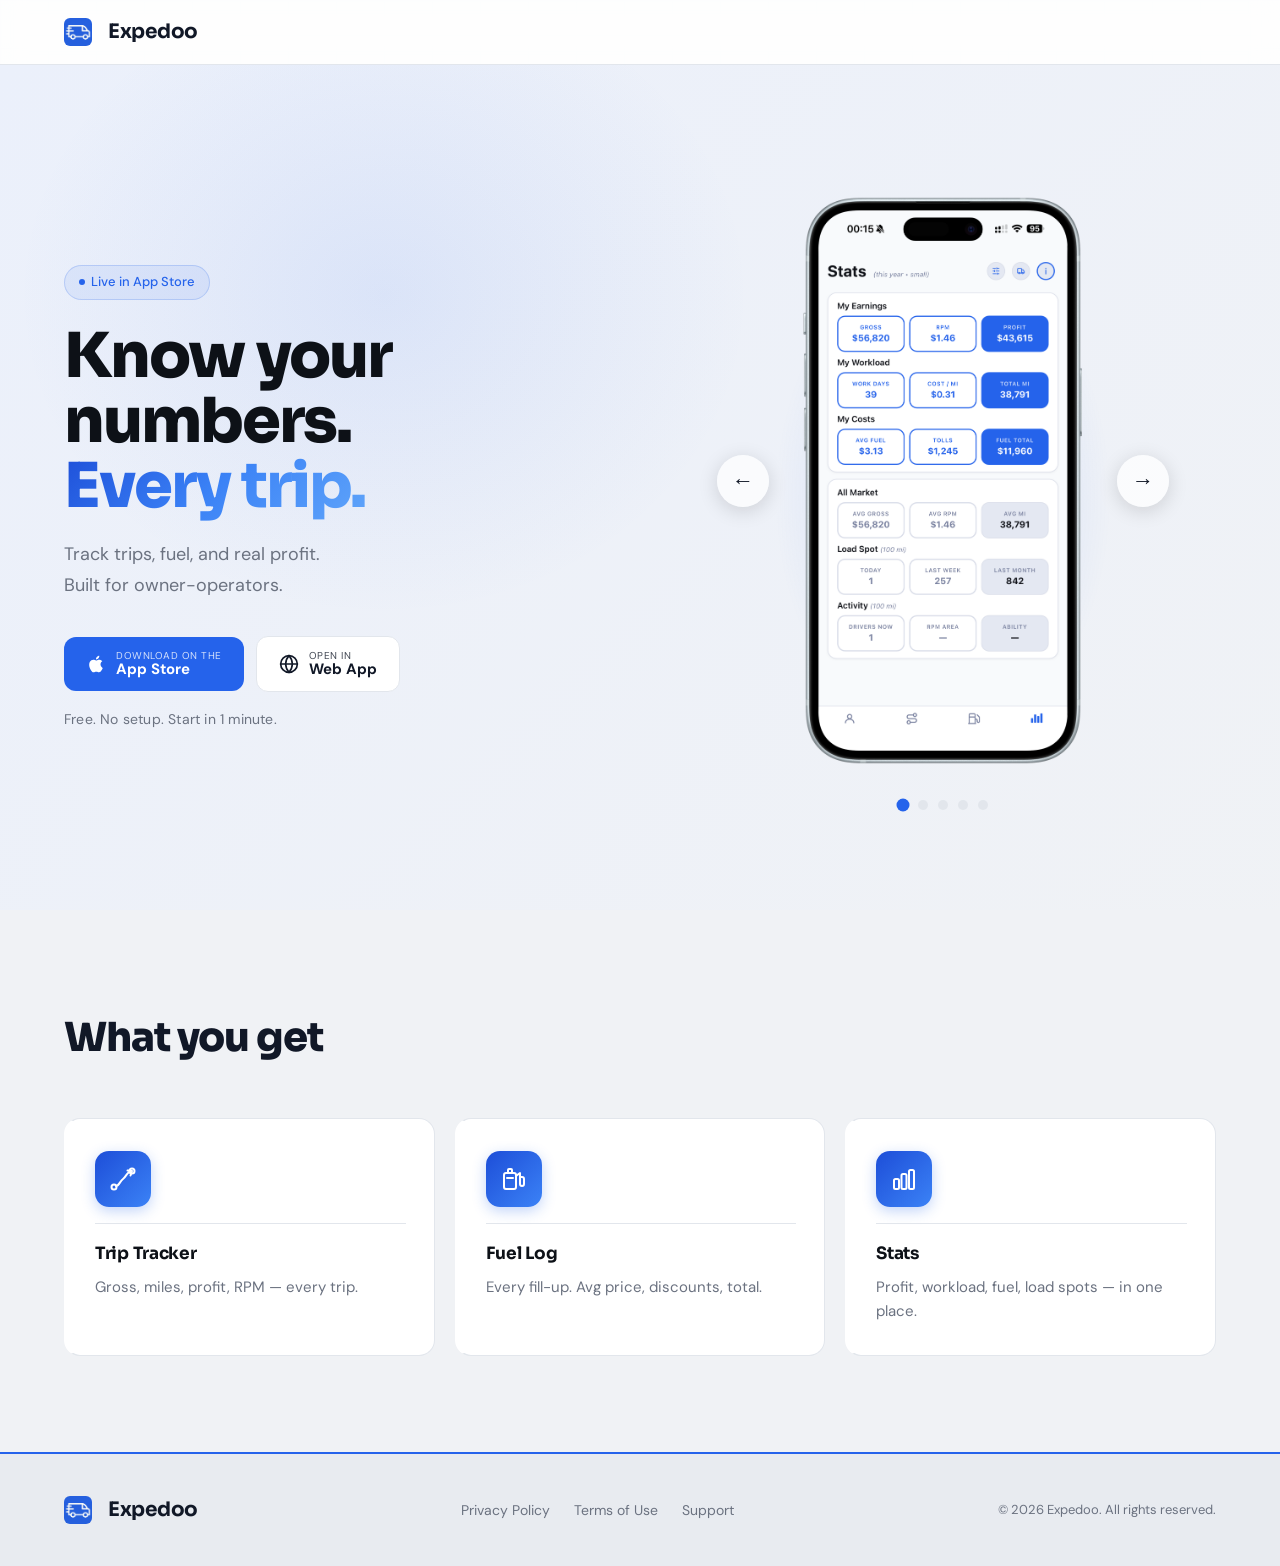
==== index.html @ 6abba6f7 "add fb pixel pageview + viewcontent" ====
﻿<!DOCTYPE html>
<html lang="en">
<head>
  <meta charset="UTF-8" />
  <meta name="viewport" content="width=device-width, initial-scale=1.0" />
  <meta name="description" content="Expedoo — Track trips, fuel, and earnings. Built for expedited freight drivers in the USA." />
  <meta property="og:title" content="Expedoo — Freight Driver App" />
  <meta property="og:description" content="Know your numbers. Every trip. Track trips, fuel, and real profit.<br />Built for owner-operators." />
  <title>Expedoo — Freight Driver App</title>
  <link rel="icon" href="logo.png">
  <link rel="preconnect" href="https://fonts.googleapis.com" />
  <link rel="preconnect" href="https://fonts.gstatic.com" crossorigin />
  <link href="https://fonts.googleapis.com/css2?family=Sora:wght@400;600;700;800&family=DM+Sans:wght@400;500;600&display=swap" rel="stylesheet" />
  <style>
    *, *::before, *::after { box-sizing: border-box; margin: 0; padding: 0; }

    :root {
      --bg: #F0F2F5;
      --surface: #E8EBF0;
      --card: #FFFFFF;
      --accent: #2563EB;
      --accent-light: #3B82F6;
      --text: #111827;
      --text-muted: #6B7280;
      --border: #E2E6EC;
    }

    html { scroll-behavior: smooth; }

    body {
      background: var(--bg);
      color: var(--text);
      font-family: 'DM Sans', sans-serif;
      font-size: 16px;
      line-height: 1.6;
      -webkit-font-smoothing: antialiased;
      min-height: 100vh;
      display: flex;
      flex-direction: column;
      overflow-x: hidden;
      background-image:
        linear-gradient(rgba(37,99,235,0.035) 1px, transparent 1px),
        linear-gradient(90deg, rgba(37,99,235,0.035) 1px, transparent 1px);
      background-size: 48px 48px;
    }

    /* ─── ANIMATIONS ─────────────────────────────── */
    @keyframes fadeInUp {
      from { opacity: 0; transform: translateY(28px); }
      to   { opacity: 1; transform: translateY(0); }
    }

    @keyframes pulse {
      0%, 100% { opacity: 1; }
      50% { opacity: 0.4; }
    }

    @keyframes heroBgShift {
      0%   { background-position: 0% 50%; }
      50%  { background-position: 100% 50%; }
      100% { background-position: 0% 50%; }
    }

    .fade-up { opacity: 0; animation: fadeInUp 0.7s ease forwards; }
    .delay-1 { animation-delay: 0.1s; }
    .delay-2 { animation-delay: 0.22s; }
    .delay-3 { animation-delay: 0.36s; }
    .delay-4 { animation-delay: 0.5s; }
    .delay-5 { animation-delay: 0.65s; }

    /* Scroll reveal — added by IntersectionObserver JS */
    .reveal { opacity: 0; transform: translateY(24px); transition: opacity 0.65s ease, transform 0.65s ease; }
    .reveal.visible { opacity: 1; transform: translateY(0); }

    /* ─── LAYOUT UTILS ───────────────────────────── */
    .container {
      max-width: 1200px;
      margin: 0 auto;
      padding: 0 24px;
    }

    /* ─── NAV ────────────────────────────────────── */
    nav {
      position: sticky;
      top: 0;
      z-index: 100;
      background: rgba(255,255,255,0.88);
      backdrop-filter: blur(12px);
      -webkit-backdrop-filter: blur(12px);
      border-bottom: 1px solid var(--border);
    }

    .nav-inner {
      display: flex;
      align-items: center;
      justify-content: space-between;
      padding: 16px 24px;
      max-width: 1200px;
      margin: 0 auto;
    }

    .logo {
      display: flex;
      align-items: center;
      gap: 8px;
      font-family: 'Sora', sans-serif;
      font-size: 20px;
      font-weight: 700;
      color: var(--text);
      text-decoration: none;
      letter-spacing: -0.3px;
    }

    /* ─── BUTTONS ────────────────────────────────── */
    .btn {
      display: inline-flex;
      align-items: center;
      gap: 10px;
      padding: 13px 22px;
      border-radius: 12px;
      font-family: 'DM Sans', sans-serif;
      font-size: 15px;
      font-weight: 600;
      text-decoration: none;
      cursor: pointer;
      border: none;
      transition: transform 0.18s ease, box-shadow 0.18s ease, background 0.18s ease;
      white-space: nowrap;
    }

    .btn-primary { background: var(--accent); color: #fff; }

    .btn-primary:hover {
      background: var(--accent-light);
      box-shadow: 0 4px 20px rgba(37,99,235,0.35);
      transform: translateY(-2px) scale(1.02);
    }

    .btn-outline {
      background: #fff;
      color: var(--text);
      border: 1px solid var(--border);
    }

    .btn-outline:hover {
      border-color: var(--accent);
      color: var(--accent);
      box-shadow: 0 4px 14px rgba(37,99,235,0.12);
      transform: translateY(-2px) scale(1.02);
    }

    .btn-sm {
      padding: 10px 18px;
      font-size: 14px;
      border-radius: 10px;
    }

    .cta-group {
      display: flex;
      flex-wrap: wrap;
      gap: 12px;
      align-items: center;
    }

    .store-icon {
      width: 20px;
      height: 20px;
      flex-shrink: 0;
    }

    .btn-store-label {
      display: flex;
      flex-direction: column;
      line-height: 1.1;
    }

    .btn-store-label span:first-child {
      font-size: 10px;
      font-weight: 400;
      opacity: 0.8;
      text-transform: uppercase;
      letter-spacing: 0.5px;
    }

    .btn-store-label span:last-child {
      font-size: 15px;
      font-weight: 700;
    }

    /* ─── HERO ───────────────────────────────────── */
    #hero {
      flex: 1;
      padding: 120px 0 100px;
      position: relative;
      overflow: hidden;
      background: linear-gradient(135deg, #EBF0FB 0%, #F0F2F5 35%, #EEF3FC 65%, #E8EEFB 100%);
      background-size: 300% 300%;
      animation: heroBgShift 18s ease infinite;
    }

    #hero::before {
      content: '';
      position: absolute;
      top: -120px;
      left: 30%;
      transform: translateX(-50%);
      width: 800px;
      height: 700px;
      background: radial-gradient(ellipse at center, rgba(37,99,235,0.09) 0%, transparent 65%);
      pointer-events: none;
    }

    .hero-inner {
      display: grid;
      grid-template-columns: 1fr 1fr;
      align-items: center;
      gap: 60px;
    }

    .hero-content { max-width: 560px; }

       .hero-free {
      font-size: 14px;
      color: var(--text-muted);
      margin-top: 16px;
      letter-spacing: 0.2px;
    }

        .hero-carousel-glow {
      position: relative;
    }
    .hero-carousel-glow::before {
      content: '';
      position: absolute;
      top: 50%;
      left: 50%;
      transform: translate(-50%, -50%);
      width: 340px;
      height: 500px;
      background: radial-gradient(ellipse at center, rgba(37,99,235,0.18) 0%, transparent 70%);
      pointer-events: none;
      z-index: 0;
    }

     /* ─── HERO CAROUSEL ─────────────────────────── */
    .hero-carousel {
      display: flex;
      flex-direction: column;
      align-items: center;
      gap: 24px;
      position: relative;
    }

    .carousel-phone-wrap {
      position: relative;
      display: flex;
      align-items: center;
      gap: 24px;
      width: 100%;
      justify-content: center;
    }

    /* ── iPhone realistic black shell ── */
    .iphone-frame-wrap {
      position: relative;
      width: 320px;
      cursor: pointer;
      flex-shrink: 0;
      background: linear-gradient(160deg, #2a2a2a 0%, #111111 40%, #1e1e1e 60%, #080808 100%);
      border-radius: 52px;
      padding: 8px;
      box-shadow:
        0 0 0 0.5px rgba(255,255,255,0.12),
        inset 0 0 0 0.5px rgba(255,255,255,0.06),
        0 50px 120px rgba(0,0,0,0.55),
        0 20px 40px rgba(0,0,0,0.3),
        0 4px 8px rgba(0,0,0,0.2);
    }

    /* Inner screen bezel */
    .iphone-bezel {
      background: #000;
      border-radius: 46px;
      padding: 2px;
      overflow: hidden;
    }

    /* Side buttons */
    .iphone-btn-vol-up,
    .iphone-btn-vol-down,
    .iphone-btn-silent,
    .iphone-btn-power {
      position: absolute;
      background: linear-gradient(90deg, #1a1a1a, #3a3a3a, #1a1a1a);
      border-radius: 3px;
      z-index: 1;
    }
    /* Silent toggle */
    .iphone-btn-silent {
      left: -4px;
      top: 17%;
      width: 4px;
      height: 4%;
    }
    /* Volume up */
    .iphone-btn-vol-up {
      left: -4px;
      top: 24%;
      width: 4px;
      height: 9%;
    }
    /* Volume down */
    .iphone-btn-vol-down {
      left: -4px;
      top: 35%;
      width: 4px;
      height: 9%;
    }
    /* Power button */
    .iphone-btn-power {
      right: -4px;
      top: 28%;
      width: 4px;
      height: 13%;
    }

    /* Inner screen area — screenshot fills entirely */
    .iphone-screen {
      background: #000;
      border-radius: 44px;
      overflow: hidden;
      position: relative;
      aspect-ratio: 9/19.5;
    }

    /* Dynamic Island — hidden */
    .iphone-dynamic-island { display: none; }

    /* iOS Status Bar — hidden */
    .iphone-status-bar { display: none; }

    .hero-carousel .phone-frame {
      display: none;
    }

    /* Slide container — clips the sliding track */
    .carousel-track-clip {
      position: absolute;
      inset: 0;
      overflow: hidden;
      border-radius: 44px;
    }

    /* The sliding track that holds all slides side by side */
    .carousel-track {
      display: flex;
      height: 100%;
      transition: transform 300ms ease;
    }

    .carousel-slide {
      flex: 0 0 100%;
      height: 100%;
      transition: filter 300ms ease, opacity 300ms ease;
    }

    .carousel-slide.inactive {
      filter: blur(4px);
      opacity: 0.6;
    }

    .carousel-slide img {
      width: 100%;
      height: 100%;
      object-fit: cover;
      display: block;
      border-radius: 44px;
      -webkit-user-drag: none;
      user-select: none;
    }

    .carousel-arrow {
      width: 52px;
      height: 52px;
      border-radius: 50%;
      background: rgba(255,255,255,0.72);
      backdrop-filter: blur(8px);
      -webkit-backdrop-filter: blur(8px);
      border: none;
      box-shadow: 0 4px 20px rgba(0,0,0,0.14);
      display: flex;
      align-items: center;
      justify-content: center;
      cursor: pointer;
      font-size: 22px;
      color: var(--text);
      transition: background 0.18s ease, box-shadow 0.18s ease, transform 0.18s ease;
      flex-shrink: 0;
      user-select: none;
      -webkit-user-select: none;
      touch-action: manipulation;
      z-index: 2;
    }

    .carousel-arrow:hover {
      background: rgba(255,255,255,0.92);
      box-shadow: 0 6px 28px rgba(37,99,235,0.22);
      transform: scale(1.1);
      color: var(--accent);
    }

    .carousel-dots {
      display: flex;
      gap: 10px;
      align-items: center;
    }

    .carousel-dot {
      width: 10px;
      height: 10px;
      border-radius: 50%;
      background: var(--border);
      border: none;
      cursor: pointer;
      transition: background 0.25s ease, transform 0.25s ease, width 0.25s ease;
      padding: 0;
    }

    .carousel-dot.active {
      background: var(--accent);
      transform: scale(1.3);
    }

    @media (max-width: 900px) {
      .hero-inner {
        grid-template-columns: 1fr;
        text-align: center;
      }
      .hero-content { max-width: 100%; }
      .hero-sub { max-width: 100% !important; }
      .cta-group { justify-content: center; }
      .hero-carousel { margin: 40px auto 0; width: 100%; }
    }

    /* ─── MOBILE: arrows below phone, phone full-width ─── */
    @media (max-width: 600px) {
      #hero { padding: 60px 0 56px; }

      .hero-carousel { gap: 16px; }

      /* Stack: phone on top, arrows row below */
      .carousel-phone-wrap {
        flex-direction: column;
        gap: 16px;
      }

      /* Phone fills available width with padding */
      .iphone-frame-wrap {
        width: min(280px, calc(100vw - 48px));
        order: 1;
      }

      /* Arrows row below phone — hidden on mobile */
      .carousel-arrows-row {
        display: none;
      }

      /* Hide arrows from phone-wrap row on mobile */
      .carousel-phone-wrap > .carousel-arrow {
        display: none;
      }
    }

    @media (min-width: 601px) {
      .carousel-arrows-row { display: none; }
      .iphone-frame-wrap { width: min(320px, calc(100vw - 200px)); }
    }

    .hero-badge {
      display: inline-flex;
      align-items: center;
      gap: 6px;
      background: rgba(37,99,235,0.08);
      border: 1px solid rgba(37,99,235,0.2);
      border-radius: 100px;
      padding: 6px 14px;
      font-size: 13px;
      font-weight: 500;
      color: var(--accent);
      margin-bottom: 24px;
    }

    .hero-badge::before {
      content: '';
      width: 6px;
      height: 6px;
      border-radius: 50%;
      background: var(--accent);
      animation: pulse 2s infinite;
    }

    h1 {
      font-family: 'Sora', sans-serif;
      font-size: clamp(36px, 5.5vw, 62px);
      font-weight: 800;
      line-height: 1.05;
      letter-spacing: -2px;
      color: #0D1117;
      margin-bottom: 20px;
    }

    h1 span {
      background: linear-gradient(135deg, #1D4ED8 0%, #3B82F6 50%, #60A5FA 100%);
      -webkit-background-clip: text;
      -webkit-text-fill-color: transparent;
      background-clip: text;
    }

    .hero-sub {
      font-size: 18px;
      color: var(--text-muted);
      max-width: 480px;
      margin-bottom: 36px;
      line-height: 1.7;
    }

    /* ─── FEATURES ───────────────────────────────── */
    #features {
      padding: 96px 0;
      background: var(--bg);
    }

    .features-header {
      margin-bottom: 48px;
    }

    .features-header h2 {
      font-family: 'Sora', sans-serif;
      font-size: clamp(28px, 4vw, 40px);
      font-weight: 800;
      letter-spacing: -1px;
      color: var(--text);
      margin-bottom: 12px;
    }

    .features-header p {
      font-size: 17px;
      color: var(--text-muted);
    }

    .features-grid {
      display: grid;
      grid-template-columns: repeat(3, 1fr);
      gap: 20px;
    }

    .feature-card {
      background: var(--card);
      border: 1px solid var(--border);
      border-left: 3px solid transparent;
      border-radius: 16px;
      padding: 32px 28px;
      transition: box-shadow 0.25s ease, transform 0.25s ease, border-left-color 0.25s ease;
    }

    .feature-card:hover {
      box-shadow: 0 10px 36px rgba(0,0,0,0.09);
      transform: translateY(-3px);
      border-left-color: var(--accent);
    }

    .feature-icon {
      width: 56px;
      height: 56px;
      border-radius: 14px;
      background: linear-gradient(135deg, #1D4ED8 0%, #3B82F6 100%);
      display: flex;
      align-items: center;
      justify-content: center;
      margin-bottom: 16px;
      flex-shrink: 0;
      box-shadow: 0 4px 14px rgba(37,99,235,0.28);
    }

    .feature-divider {
      height: 1px;
      background: var(--border);
      margin-bottom: 16px;
    }

    .feature-card h3 {
      font-family: 'Sora', sans-serif;
      font-size: 17px;
      font-weight: 700;
      color: #0D1117;
      margin-bottom: 8px;
      letter-spacing: -0.3px;
    }

    .feature-card p {
      font-size: 15px;
      color: var(--text-muted);
      line-height: 1.6;
    }

    @media (max-width: 768px) {
      #features { padding: 60px 0; }
      .features-grid { grid-template-columns: 1fr; gap: 14px; }
    }

    /* ─── SCREENSHOTS ───────────────────────────── */
    #screenshots {
      padding: 60px 0;
      background: var(--bg);
    }

    .screenshots-row {
      display: flex;
      justify-content: center;
      gap: 28px;
      flex-wrap: wrap;
    }

    .phone-mockup {
      display: flex;
      flex-direction: column;
      align-items: center;
      gap: 12px;
    }

    .phone-frame {
      width: 200px;
      aspect-ratio: 9 / 19.5;
      border: none;
      border-radius: 36px;
      overflow: hidden;
      background: #1a1a2e;
      flex-shrink: 0;
      box-shadow: 0 20px 60px rgba(0,0,0,0.12), 0 4px 16px rgba(0,0,0,0.08);
    }

    .phone-frame img {
      width: 100%;
      height: 100%;
      object-fit: cover;
      border-radius: 34px;
      display: block;
    }

    .phone-label {
      font-size: 13px;
      color: var(--text-muted);
      text-align: center;
    }

    @media (max-width: 768px) {
      .screenshots-row {
        display: grid;
        grid-template-columns: repeat(2, auto);
        gap: 20px;
      }
    }

    @media (max-width: 480px) {
      .screenshots-row {
        grid-template-columns: 1fr;
      }
    }

    /* ─── FOOTER ─────────────────────────────────── */
    footer {
      background: var(--surface);
      border-top: 2px solid var(--accent);
      padding: 40px 0;
    }

    .footer-inner {
      display: flex;
      flex-wrap: wrap;
      align-items: center;
      justify-content: space-between;
      gap: 20px;
    }

    .footer-links {
      display: flex;
      align-items: center;
      gap: 24px;
    }

    .footer-links a {
      color: var(--text-muted);
      text-decoration: none;
      font-size: 14px;
      transition: color 0.18s;
    }

    .footer-links a:hover { color: var(--accent); }

    .footer-copy {
      font-size: 13px;
      color: var(--text-muted);
    }

    /* ─── RESPONSIVE ─────────────────────────────── */
    @media (max-width: 768px) {
      .footer-inner {
        flex-direction: column;
        text-align: center;
      }
    }

    @media (max-width: 480px) {
      h1 { font-size: clamp(26px, 8vw, 44px); letter-spacing: -1px; }
      .hero-sub { font-size: 15px; }
      .btn { padding: 12px 16px; font-size: 14px; }
      .cta-group { flex-direction: column; align-items: center; gap: 10px; }
      .cta-group .btn { width: 100%; max-width: 280px; justify-content: center; }
      .features-header h2 { font-size: 24px; }
      .feature-card { padding: 24px 20px; }
    }

    @media (max-width: 375px) {
      h1 { font-size: 24px; }
      .hero-sub { font-size: 14px; }
    }

    /* ─── LIGHTBOX ───────────────────────────────── */
    #lightbox {
      display: none;
      position: fixed;
      inset: 0;
      z-index: 9999;
      background: rgba(0,0,0,0.88);
      backdrop-filter: blur(6px);
      -webkit-backdrop-filter: blur(6px);
      align-items: center;
      justify-content: center;
    }

    #lightbox.open { display: flex; }

    #lightbox-img-wrap {
      position: relative;
      max-width: 320px;
      width: 90vw;
    }

    #lightbox-img {
      width: 100%;
      border-radius: 28px;
      box-shadow: 0 32px 80px rgba(0,0,0,0.6);
      display: block;
    }

    .lb-btn {
      position: absolute;
      top: 50%;
      transform: translateY(-50%);
      background: rgba(255,255,255,0.12);
      border: 1px solid rgba(255,255,255,0.22);
      color: #fff;
      width: 44px;
      height: 44px;
      border-radius: 50%;
      display: flex;
      align-items: center;
      justify-content: center;
      cursor: pointer;
      font-size: 20px;
      transition: background 0.18s;
      z-index: 1;
      user-select: none;
    }

    .lb-btn:hover { background: rgba(255,255,255,0.22); }

    #lb-prev { left: -56px; }
    #lb-next { right: -56px; }

    #lb-close {
      position: fixed;
      top: 20px;
      right: 24px;
      background: rgba(255,255,255,0.12);
      border: 1px solid rgba(255,255,255,0.22);
      color: #fff;
      width: 40px;
      height: 40px;
      border-radius: 50%;
      display: flex;
      align-items: center;
      justify-content: center;
      cursor: pointer;
      font-size: 22px;
      transition: background 0.18s;
    }

    #lb-close:hover { background: rgba(255,255,255,0.25); }

    #lb-counter {
      position: absolute;
      bottom: -36px;
      left: 50%;
      transform: translateX(-50%);
      color: rgba(255,255,255,0.6);
      font-size: 13px;
      white-space: nowrap;
    }

    @media (max-width: 600px) {
      #lb-prev { left: -40px; }
      #lb-next { right: -40px; }
      .lb-btn { width: 36px; height: 36px; font-size: 16px; }
    }
  </style>

  <!-- Meta Pixel Code -->
  <script>
  !function(f,b,e,v,n,t,s)
  {if(f.fbq)return;n=f.fbq=function(){n.callMethod?
  n.callMethod.apply(n,arguments):n.queue.push(arguments)};
  if(!f._fbq)f._fbq=n;n.push=n;n.loaded=!0;n.version='2.0';
  n.queue=[];t=b.createElement(e);t.async=!0;
  t.src=v;s=b.getElementsByTagName(e)[0];
  s.parentNode.insertBefore(t,s)}(window, document,'script',
  'https://connect.facebook.net/en_US/fbevents.js');
  fbq('init', '1503292694479946');
  fbq('track', 'PageView');
  fbq('track', 'ViewContent');
  </script>
  <noscript><img height="1" width="1" style="display:none"
  src="https://www.facebook.com/tr?id=1503292694479946&ev=PageView&noscript=1"
  /></noscript>
  <!-- End Meta Pixel Code -->
</head>
<body>

  <!-- ─── NAV ────────────────────────────── -->
  <nav>
    <div class="nav-inner">
      <a href="#" class="logo">
        <img src="logo.png" width="28" height="28" alt="Expedoo logo" style="border-radius:6px;vertical-align:middle;margin-right:8px;">
        Expedoo
      </a>
    </div>
  </nav>

  <!-- ─── HERO ────────────────────────────── -->
  <section id="hero">
    <div class="container">
      <div class="hero-inner">
        <div class="hero-content">
          <div class="hero-badge fade-up delay-1">Live in App Store</div>
          <h1 class="fade-up delay-2">
            Know your numbers.<br /><span>Every trip.</span>
          </h1>
          <p class="hero-sub fade-up delay-3">
            Track trips, fuel, and real profit.<br />Built for owner-operators.
          </p>
          <div class="cta-group fade-up delay-4">
            <a href="https://apps.apple.com/app/expedoo-trip-fuel-tracker/id6759639615" class="btn btn-primary" onclick="fbq('track', 'Lead', {content_name: 'AppStore'})" aria-label="Download on App Store" target="_blank" rel="noopener">
              <svg class="store-icon" viewBox="0 0 24 24" fill="currentColor" aria-hidden="true">
                <path d="M18.71 19.5c-.83 1.24-1.71 2.45-3.05 2.47-1.34.03-1.77-.79-3.29-.79-1.53 0-2 .77-3.27.82-1.31.05-2.3-1.32-3.14-2.53C4.25 17 2.94 12.45 4.7 9.39c.87-1.52 2.43-2.48 4.12-2.51 1.28-.02 2.5.87 3.29.87.78 0 2.26-1.07 3.8-.91.65.03 2.47.26 3.64 1.98-.09.06-2.17 1.28-2.15 3.81.03 3.02 2.65 4.03 2.68 4.04-.03.07-.42 1.44-1.38 2.83M13 3.5c.73-.83 1.94-1.46 2.94-1.5.13 1.17-.34 2.35-1.04 3.19-.69.85-1.83 1.51-2.95 1.42-.15-1.15.41-2.35 1.05-3.11z"/>
              </svg>
              <span class="btn-store-label">
                <span>Download on the</span>
                <span>App Store</span>
              </span>
            </a>
<a href="https://expedoo.top" class="btn btn-outline" onclick="fbq('track', 'Lead', {content_name: 'WebApp'})" aria-label="Open Web App" target="_blank" rel="noopener">
              <svg class="store-icon" viewBox="0 0 24 24" fill="none" stroke="currentColor" stroke-width="2" stroke-linecap="round" stroke-linejoin="round" aria-hidden="true">
                <circle cx="12" cy="12" r="10"/>
                <line x1="2" y1="12" x2="22" y2="12"/>
                <path d="M12 2a15.3 15.3 0 0 1 4 10 15.3 15.3 0 0 1-4 10 15.3 15.3 0 0 1-4-10 15.3 15.3 0 0 1 4-10z"/>
              </svg>
              <span class="btn-store-label">
                <span>Open in</span>
                <span>Web App</span>
              </span>
            </a>
          </div>
          <p class="hero-free fade-up delay-5">Free. No setup. Start in 1 minute.</p>
        </div>
        <!-- Hero single-phone carousel -->
        <div class="hero-carousel hero-carousel-glow fade-up delay-5" id="hero-carousel">
          <div class="carousel-phone-wrap">
            <button class="carousel-arrow" id="carousel-prev" aria-label="Previous screenshot">&#8592;</button>
            <div id="carousel-phone" tabindex="0" role="button" aria-label="View screenshot" style="cursor:pointer;">
              <img id="carousel-img" src="mockup/stats.png" alt="App screenshot"
                style="width:100%;max-width:300px;display:block;margin:0 auto;border-radius:0;" />
            </div>
            <button class="carousel-arrow" id="carousel-next" aria-label="Next screenshot">&#8594;</button>
          </div>
          <!-- Mobile-only arrows row (shown below phone on small screens) -->
          <div class="carousel-arrows-row" aria-hidden="true">
            <button class="carousel-arrow" id="carousel-prev-m" aria-label="Previous screenshot">&#8592;</button>
            <button class="carousel-arrow" id="carousel-next-m" aria-label="Next screenshot">&#8594;</button>
          </div>
          <div class="carousel-dots" id="carousel-dots" aria-hidden="true"></div>
        </div>
      </div>
    </div>
  </section>

  <!-- ─── FEATURES ──────────────────────────── -->
  <section id="features">
    <div class="container">
      <div class="features-header fade-up">
        <h2>What you get</h2>

      </div>
      <div class="features-grid">
        <div class="feature-card fade-up delay-1">
          <div class="feature-icon">
            <!-- Route / path icon: two dots connected by a curved line with arrow -->
            <svg width="28" height="28" viewBox="0 0 28 28" fill="none" xmlns="http://www.w3.org/2000/svg" aria-hidden="true">
              <circle cx="5" cy="22" r="2.5" stroke="white" stroke-width="2" stroke-linecap="round" stroke-linejoin="round"/>
              <circle cx="23" cy="6" r="2.5" stroke="white" stroke-width="2" stroke-linecap="round" stroke-linejoin="round"/>
              <path d="M7 21C10 21 11 16 14 14C17 12 18 7 21 7" stroke="white" stroke-width="2" stroke-linecap="round" stroke-linejoin="round"/>
              <path d="M18.5 5.5L23 6L21.5 10.5" stroke="white" stroke-width="2" stroke-linecap="round" stroke-linejoin="round"/>
            </svg>
          </div>
          <div class="feature-divider"></div>
          <h3>Trip Tracker</h3>
          <p>Gross, miles, profit, RPM — every trip.</p>
        </div>
        <div class="feature-card fade-up delay-2">
          <div class="feature-icon">
            <!-- Fuel pump / nozzle icon -->
            <svg width="28" height="28" viewBox="0 0 28 28" fill="none" xmlns="http://www.w3.org/2000/svg" aria-hidden="true">
              <rect x="4" y="8" width="12" height="16" rx="2" stroke="white" stroke-width="2" stroke-linecap="round" stroke-linejoin="round"/>
              <path d="M8 8V5C8 4.44772 8.44772 4 9 4H11C11.5523 4 12 4.44772 12 5V8" stroke="white" stroke-width="2" stroke-linecap="round"/>
              <path d="M16 11L20 8V12" stroke="white" stroke-width="2" stroke-linecap="round" stroke-linejoin="round"/>
              <path d="M20 12V19C20 20.1046 20.8954 21 22 21V21C23.1046 21 24 20.1046 24 19V14C24 12.8954 23.1046 12 22 12H20Z" stroke="white" stroke-width="2" stroke-linecap="round" stroke-linejoin="round"/>
              <line x1="7" y1="13" x2="13" y2="13" stroke="white" stroke-width="2" stroke-linecap="round"/>
            </svg>
          </div>
          <div class="feature-divider"></div>
          <h3>Fuel Log</h3>
          <p>Every fill-up. Avg price, discounts, total.</p>
        </div>
        <div class="feature-card fade-up delay-3">
          <div class="feature-icon">
            <!-- Bar chart icon: 3 bars of different heights -->
            <svg width="28" height="28" viewBox="0 0 28 28" fill="none" xmlns="http://www.w3.org/2000/svg" aria-hidden="true">
              <rect x="4" y="14" width="5" height="10" rx="1.5" stroke="white" stroke-width="2"/>
              <rect x="11.5" y="9" width="5" height="15" rx="1.5" stroke="white" stroke-width="2"/>
              <rect x="19" y="5" width="5" height="19" rx="1.5" stroke="white" stroke-width="2"/>
            </svg>
          </div>
          <div class="feature-divider"></div>
          <h3>Stats</h3>
          <p>Profit, workload, fuel, load spots — in one place.</p>
        </div>
      </div>
    </div>
  </section>

  <!-- ─── SCREENSHOTS ──────────────────────── -->
  <section id="screenshots" style="display:none">
    <div class="container">
      <div class="screenshots-row">

        <div class="phone-mockup">
          <img src="mockup/trips.png" alt="Trips" style="width:100%;border-radius:24px;" />
          <span class="phone-label">Trips</span>
        </div>

        <div class="phone-mockup">
          <img src="mockup/stats.png" alt="Stats" style="width:100%;border-radius:24px;" />
          <span class="phone-label">Stats</span>
        </div>

        <div class="phone-mockup">
          <img src="mockup/fuel.png" alt="Fuel" style="width:100%;border-radius:24px;" />
          <span class="phone-label">Fuel</span>
        </div>

        <div class="phone-mockup">
          <img src="mockup/edit trip.png" alt="Edit Trip" style="width:100%;border-radius:24px;" />
          <span class="phone-label">Edit Trip</span>
        </div>

        <div class="phone-mockup">
          <img src="mockup/edit fuel.png" alt="Edit Fuel" style="width:100%;border-radius:24px;" />
          <span class="phone-label">Edit Fuel</span>
        </div>

      </div>
    </div>
  </section>

  <!-- ─── FOOTER ───────────────────────────── -->
  <footer>
    <div class="container">
      <div class="footer-inner">
        <a href="#" class="logo">
          <img src="logo.png" width="28" height="28" alt="Expedoo logo" style="border-radius:6px;vertical-align:middle;margin-right:8px;">
          Expedoo
        </a>
        <div class="footer-links">
		  <a href="https://expedoo.top/privacy" target="_blank" rel="noopener noreferrer">Privacy Policy</a>
		  <a href="https://expedoo.top/terms" target="_blank" rel="noopener noreferrer">Terms of Use</a>
		  <a href="https://expedoo.top/support" target="_blank" rel="noopener noreferrer">Support</a>
		</div>
        <p class="footer-copy">© 2026 Expedoo. All rights reserved.</p>
      </div>
    </div>
  </footer>

  <!-- ─── LIGHTBOX ──────────────────────────── -->
  <div id="lightbox" role="dialog" aria-modal="true" aria-label="Screenshot viewer">
    <button id="lb-close" aria-label="Close">&times;</button>
    <div id="lightbox-img-wrap">
      <button class="lb-btn" id="lb-prev" aria-label="Previous">&#8592;</button>
      <img id="lightbox-img" src="" alt="App screenshot" />
      <button class="lb-btn" id="lb-next" aria-label="Next">&#8594;</button>
      <div id="lb-counter"></div>
    </div>
  </div>

  <script>
    /* ─── HERO CAROUSEL + LIGHTBOX ─── */
    (function () {
      var images = [
		{ src: 'mockup/stats.png',     alt: 'Stats' },
        { src: 'mockup/trips.png',     alt: 'Trips' },
        { src: 'mockup/fuel.png',      alt: 'Fuel' },
        { src: 'mockup/edit trip.png', alt: 'Edit Trip' },
        { src: 'mockup/edit fuel.png', alt: 'Edit Fuel' }
      ];

      var carouselImg = document.getElementById('carousel-img');
      var carouselPhone = document.getElementById('carousel-phone');
      var dotsContainer = document.getElementById('carousel-dots');

      var dots = [];
      var current = 0;

      images.forEach(function (img, i) {
        var dot = document.createElement('button');
        dot.className = 'carousel-dot' + (i === 0 ? ' active' : '');
        dot.setAttribute('aria-label', 'Go to screenshot ' + (i + 1));
        dotsContainer.appendChild(dot);
        dots.push(dot);
      });

      function goTo(idx) {
        dots[current].classList.remove('active');
        current = (idx + images.length) % images.length;
        carouselImg.src = images[current].src;
        carouselImg.alt = images[current].alt;
        dots[current].classList.add('active');
      }

      document.getElementById('carousel-prev').addEventListener('click', function () {
        goTo(current - 1);
      });
      document.getElementById('carousel-next').addEventListener('click', function () {
        goTo(current + 1);
      });

      /* Mobile duplicate arrows */
      var prevM = document.getElementById('carousel-prev-m');
      var nextM = document.getElementById('carousel-next-m');
      if (prevM) prevM.addEventListener('click', function () { goTo(current - 1); });
      if (nextM) nextM.addEventListener('click', function () { goTo(current + 1); });

      dots.forEach(function (dot, i) {
        dot.addEventListener('click', function () { goTo(i); });
      });

      /* ── Touch / Swipe support ── */
      var touchStartX = 0;
      var touchStartY = 0;
      var isSwiping = false;

      carouselPhone.addEventListener('touchstart', function (e) {
        touchStartX = e.touches[0].clientX;
        touchStartY = e.touches[0].clientY;
        isSwiping = false;
      }, { passive: true });

      carouselPhone.addEventListener('touchmove', function (e) {
        if (!isSwiping) {
          var dx = Math.abs(e.touches[0].clientX - touchStartX);
          var dy = Math.abs(e.touches[0].clientY - touchStartY);
          if (dx > dy && dx > 8) {
            isSwiping = true;
          }
        }
        if (isSwiping) e.preventDefault();
      }, { passive: false });

      carouselPhone.addEventListener('touchend', function (e) {
        if (!isSwiping) return;
        var diff = touchStartX - e.changedTouches[0].clientX;
        if (Math.abs(diff) > 40) {
          goTo(diff > 0 ? current + 1 : current - 1);
        }
        isSwiping = false;
      }, { passive: true });

      /* ── Click phone → lightbox ── */
      carouselPhone.addEventListener('click', function () { openLightbox(current); });
      carouselPhone.addEventListener('keydown', function (e) {
        if (e.key === 'Enter' || e.key === ' ') openLightbox(current);
      });

      /* ─── LIGHTBOX ─── */
      var lb = document.getElementById('lightbox');
      var lbImg = document.getElementById('lightbox-img');
      var lbCounter = document.getElementById('lb-counter');
      var lbClose = document.getElementById('lb-close');
      var lbPrev = document.getElementById('lb-prev');
      var lbNext = document.getElementById('lb-next');
      var lbCurrent = 0;

      function openLightbox(idx) {
        lbCurrent = idx;
        updateLightbox();
        lb.classList.add('open');
        document.body.style.overflow = 'hidden';
        lbClose.focus();
      }

      function closeLightbox() {
        lb.classList.remove('open');
        document.body.style.overflow = '';
      }

      function updateLightbox() {
        lbImg.src = images[lbCurrent].src;
        lbImg.alt = images[lbCurrent].alt;
        lbCounter.textContent = (lbCurrent + 1) + ' / ' + images.length;
      }

      function lbPrevSlide() { lbCurrent = (lbCurrent - 1 + images.length) % images.length; updateLightbox(); }
      function lbNextSlide() { lbCurrent = (lbCurrent + 1) % images.length; updateLightbox(); }

      lbClose.addEventListener('click', closeLightbox);
      lbPrev.addEventListener('click', lbPrevSlide);
      lbNext.addEventListener('click', lbNextSlide);
      lb.addEventListener('click', function (e) { if (e.target === lb) closeLightbox(); });

      /* Lightbox touch swipe */
      var lbTouchX = 0;
      lb.addEventListener('touchstart', function(e) { lbTouchX = e.touches[0].clientX; }, { passive: true });
      lb.addEventListener('touchend', function(e) {
        var diff = lbTouchX - e.changedTouches[0].clientX;
        if (Math.abs(diff) > 40) { diff > 0 ? lbNextSlide() : lbPrevSlide(); }
      }, { passive: true });

      document.addEventListener('keydown', function (e) {
        if (!lb.classList.contains('open')) return;
        if (e.key === 'Escape') closeLightbox();
        if (e.key === 'ArrowLeft') lbPrevSlide();
        if (e.key === 'ArrowRight') lbNextSlide();
      });
    })();

    /* ─── INTERSECTION OBSERVER — SCROLL FADE ─── */
    (function () {
      var sections = document.querySelectorAll('#features, footer');
      sections.forEach(function (el) { el.classList.add('reveal'); });

      if ('IntersectionObserver' in window) {
        var io = new IntersectionObserver(function (entries) {
          entries.forEach(function (entry) {
            if (entry.isIntersecting) {
              entry.target.classList.add('visible');
              io.unobserve(entry.target);
            }
          });
        }, { threshold: 0.08 });

        sections.forEach(function (el) { io.observe(el); });
      } else {
        sections.forEach(function (el) { el.classList.add('visible'); });
      }
    })();
  </script>

</body>
</html>
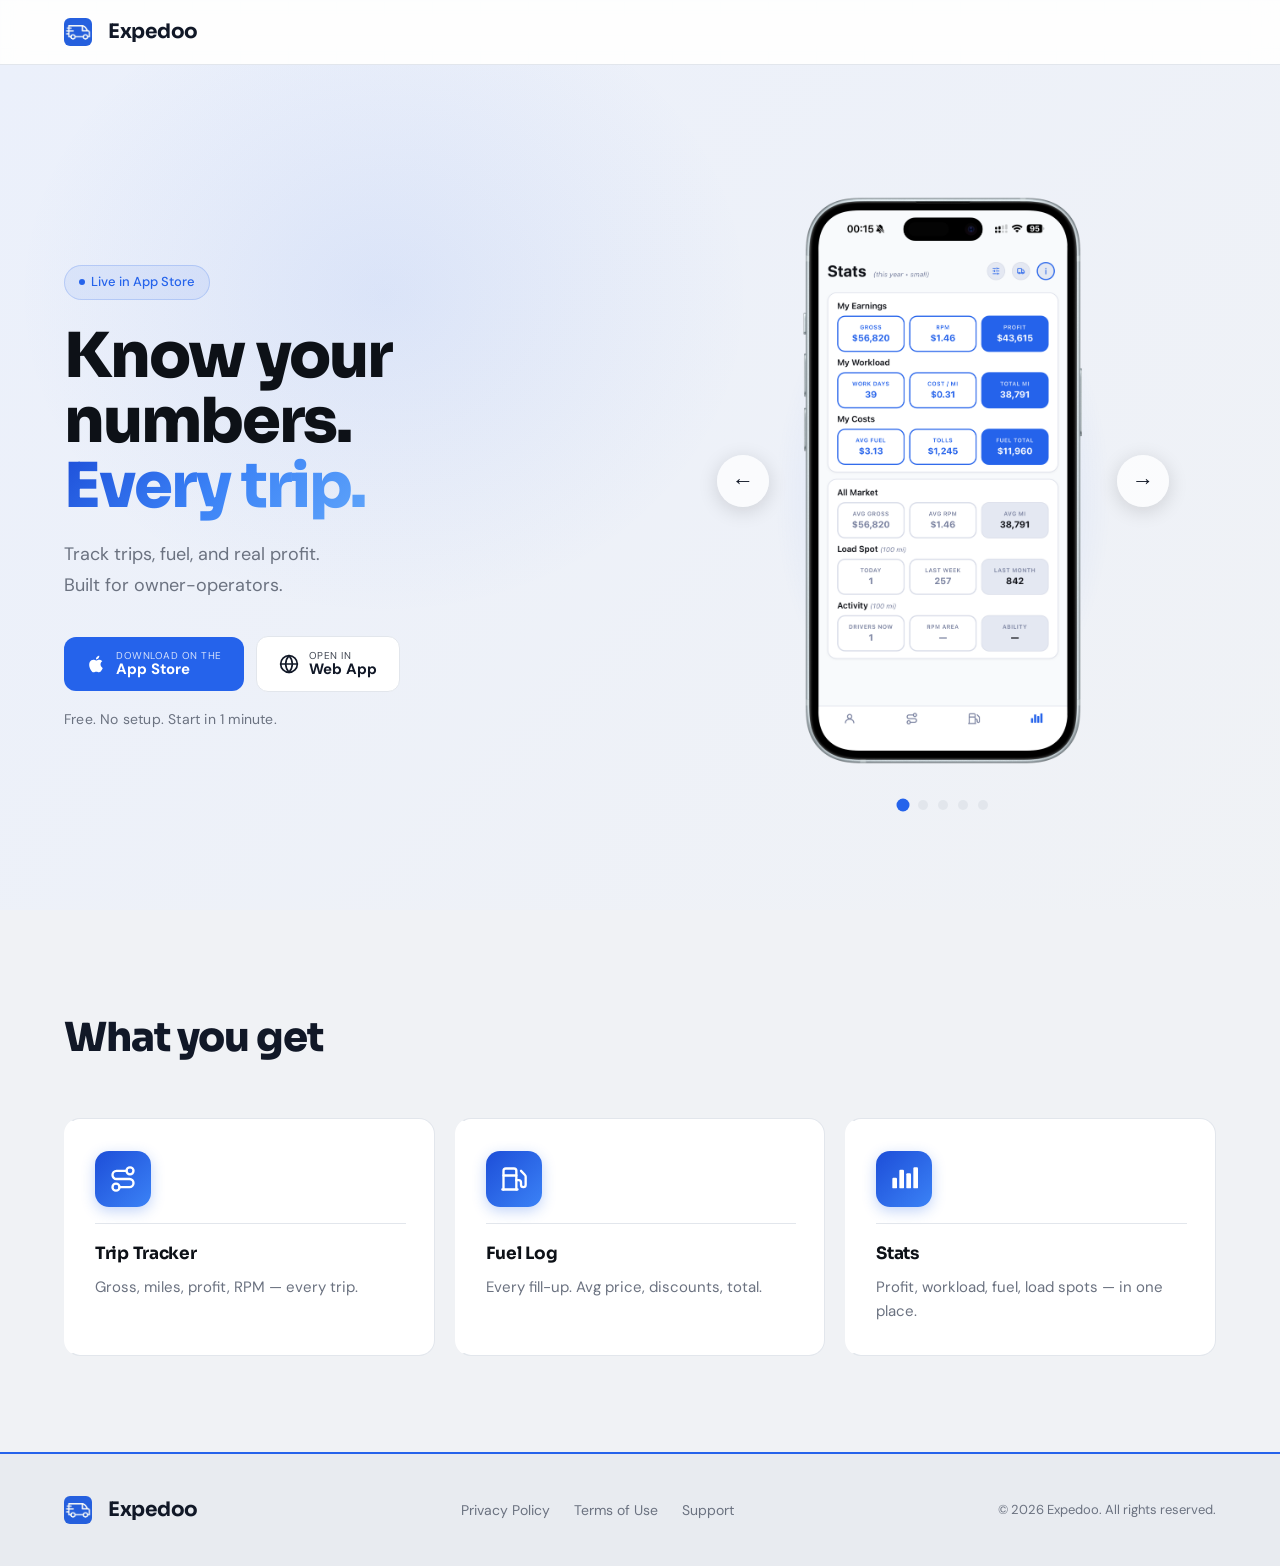
==== commit 518fd7ca: "update feature icons to match app icons" ====
--- a/index.html
+++ b/index.html
@@ -914,11 +914,10 @@
         <div class="feature-card fade-up delay-1">
           <div class="feature-icon">
             <!-- Route / path icon: two dots connected by a curved line with arrow -->
-            <svg width="28" height="28" viewBox="0 0 28 28" fill="none" xmlns="http://www.w3.org/2000/svg" aria-hidden="true">
-              <circle cx="5" cy="22" r="2.5" stroke="white" stroke-width="2" stroke-linecap="round" stroke-linejoin="round"/>
-              <circle cx="23" cy="6" r="2.5" stroke="white" stroke-width="2" stroke-linecap="round" stroke-linejoin="round"/>
-              <path d="M7 21C10 21 11 16 14 14C17 12 18 7 21 7" stroke="white" stroke-width="2" stroke-linecap="round" stroke-linejoin="round"/>
-              <path d="M18.5 5.5L23 6L21.5 10.5" stroke="white" stroke-width="2" stroke-linecap="round" stroke-linejoin="round"/>
+            <svg width="28" height="28" viewBox="0 0 24 24" fill="none" stroke="white" stroke-width="2" stroke-linecap="round" stroke-linejoin="round" aria-hidden="true">
+              <circle cx="6" cy="19" r="3"/>
+              <path d="M9 19h8.5a3.5 3.5 0 0 0 0-7h-11a3.5 3.5 0 0 1 0-7H15"/>
+              <circle cx="18" cy="5" r="3"/>
             </svg>
           </div>
           <div class="feature-divider"></div>
@@ -928,12 +927,11 @@
         <div class="feature-card fade-up delay-2">
           <div class="feature-icon">
             <!-- Fuel pump / nozzle icon -->
-            <svg width="28" height="28" viewBox="0 0 28 28" fill="none" xmlns="http://www.w3.org/2000/svg" aria-hidden="true">
-              <rect x="4" y="8" width="12" height="16" rx="2" stroke="white" stroke-width="2" stroke-linecap="round" stroke-linejoin="round"/>
-              <path d="M8 8V5C8 4.44772 8.44772 4 9 4H11C11.5523 4 12 4.44772 12 5V8" stroke="white" stroke-width="2" stroke-linecap="round"/>
-              <path d="M16 11L20 8V12" stroke="white" stroke-width="2" stroke-linecap="round" stroke-linejoin="round"/>
-              <path d="M20 12V19C20 20.1046 20.8954 21 22 21V21C23.1046 21 24 20.1046 24 19V14C24 12.8954 23.1046 12 22 12H20Z" stroke="white" stroke-width="2" stroke-linecap="round" stroke-linejoin="round"/>
-              <line x1="7" y1="13" x2="13" y2="13" stroke="white" stroke-width="2" stroke-linecap="round"/>
+            <svg width="28" height="28" viewBox="0 0 24 24" fill="none" stroke="white" stroke-width="2" stroke-linecap="round" stroke-linejoin="round" aria-hidden="true">
+              <path d="M14 13h2a2 2 0 0 1 2 2v2a2 2 0 0 0 4 0v-6.998a2 2 0 0 0-.59-1.42L18 5"/>
+              <path d="M14 21V5a2 2 0 0 0-2-2H5a2 2 0 0 0-2 2v16"/>
+              <path d="M2 21h13"/>
+              <path d="M3 9h11"/>
             </svg>
           </div>
           <div class="feature-divider"></div>
@@ -943,10 +941,11 @@
         <div class="feature-card fade-up delay-3">
           <div class="feature-icon">
             <!-- Bar chart icon: 3 bars of different heights -->
-            <svg width="28" height="28" viewBox="0 0 28 28" fill="none" xmlns="http://www.w3.org/2000/svg" aria-hidden="true">
-              <rect x="4" y="14" width="5" height="10" rx="1.5" stroke="white" stroke-width="2"/>
-              <rect x="11.5" y="9" width="5" height="15" rx="1.5" stroke="white" stroke-width="2"/>
-              <rect x="19" y="5" width="5" height="19" rx="1.5" stroke="white" stroke-width="2"/>
+            <svg width="28" height="28" viewBox="0 0 24 24" fill="none" stroke="white" stroke-width="2" stroke-linecap="round" stroke-linejoin="round" aria-hidden="true">
+              <path d="M3 12h2v7H3z"/>
+              <path d="M9 5h2v14H9z"/>
+              <path d="M15 8h2v11h-2z"/>
+              <path d="M21 3h2v16h-2z"/>
             </svg>
           </div>
           <div class="feature-divider"></div>
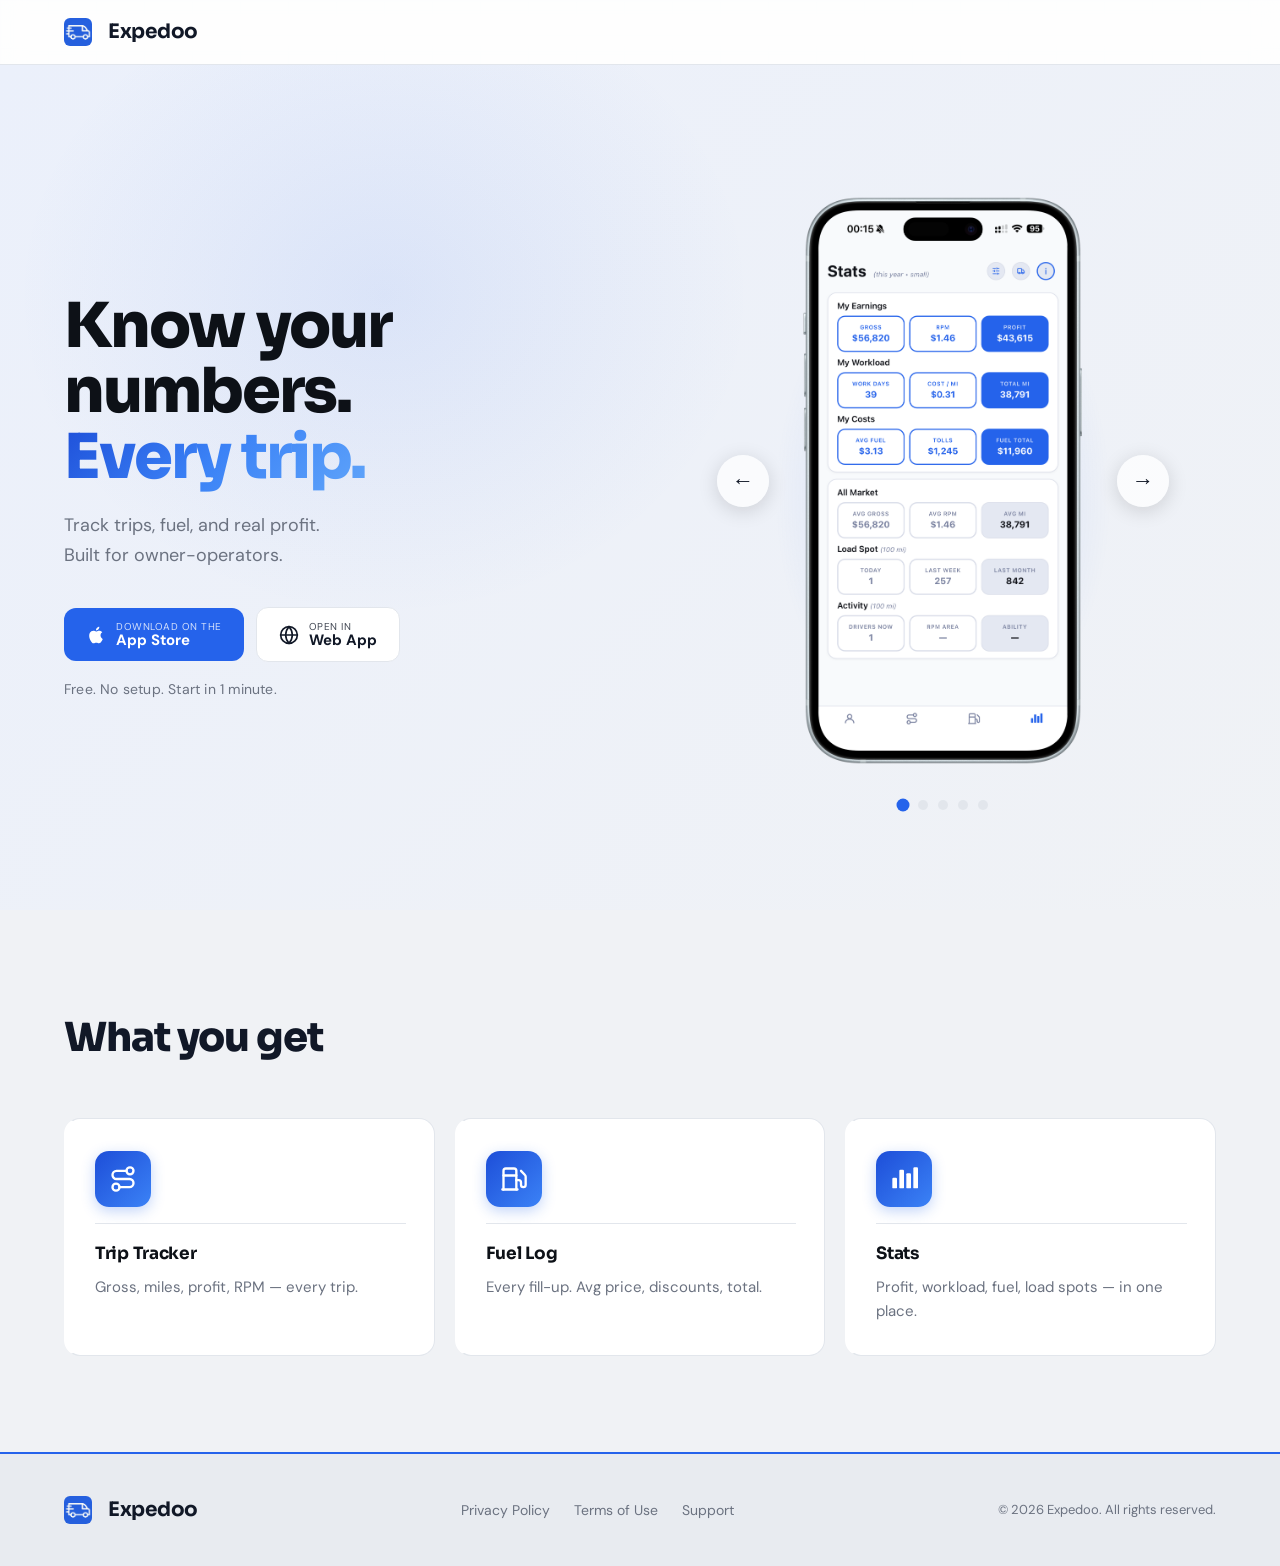
==== commit b7badde0: "remove hero badge" ====
--- a/index.html
+++ b/index.html
@@ -851,7 +851,7 @@
     <div class="container">
       <div class="hero-inner">
         <div class="hero-content">
-          <div class="hero-badge fade-up delay-1">Live in App Store</div>
+
           <h1 class="fade-up delay-2">
             Know your numbers.<br /><span>Every trip.</span>
           </h1>
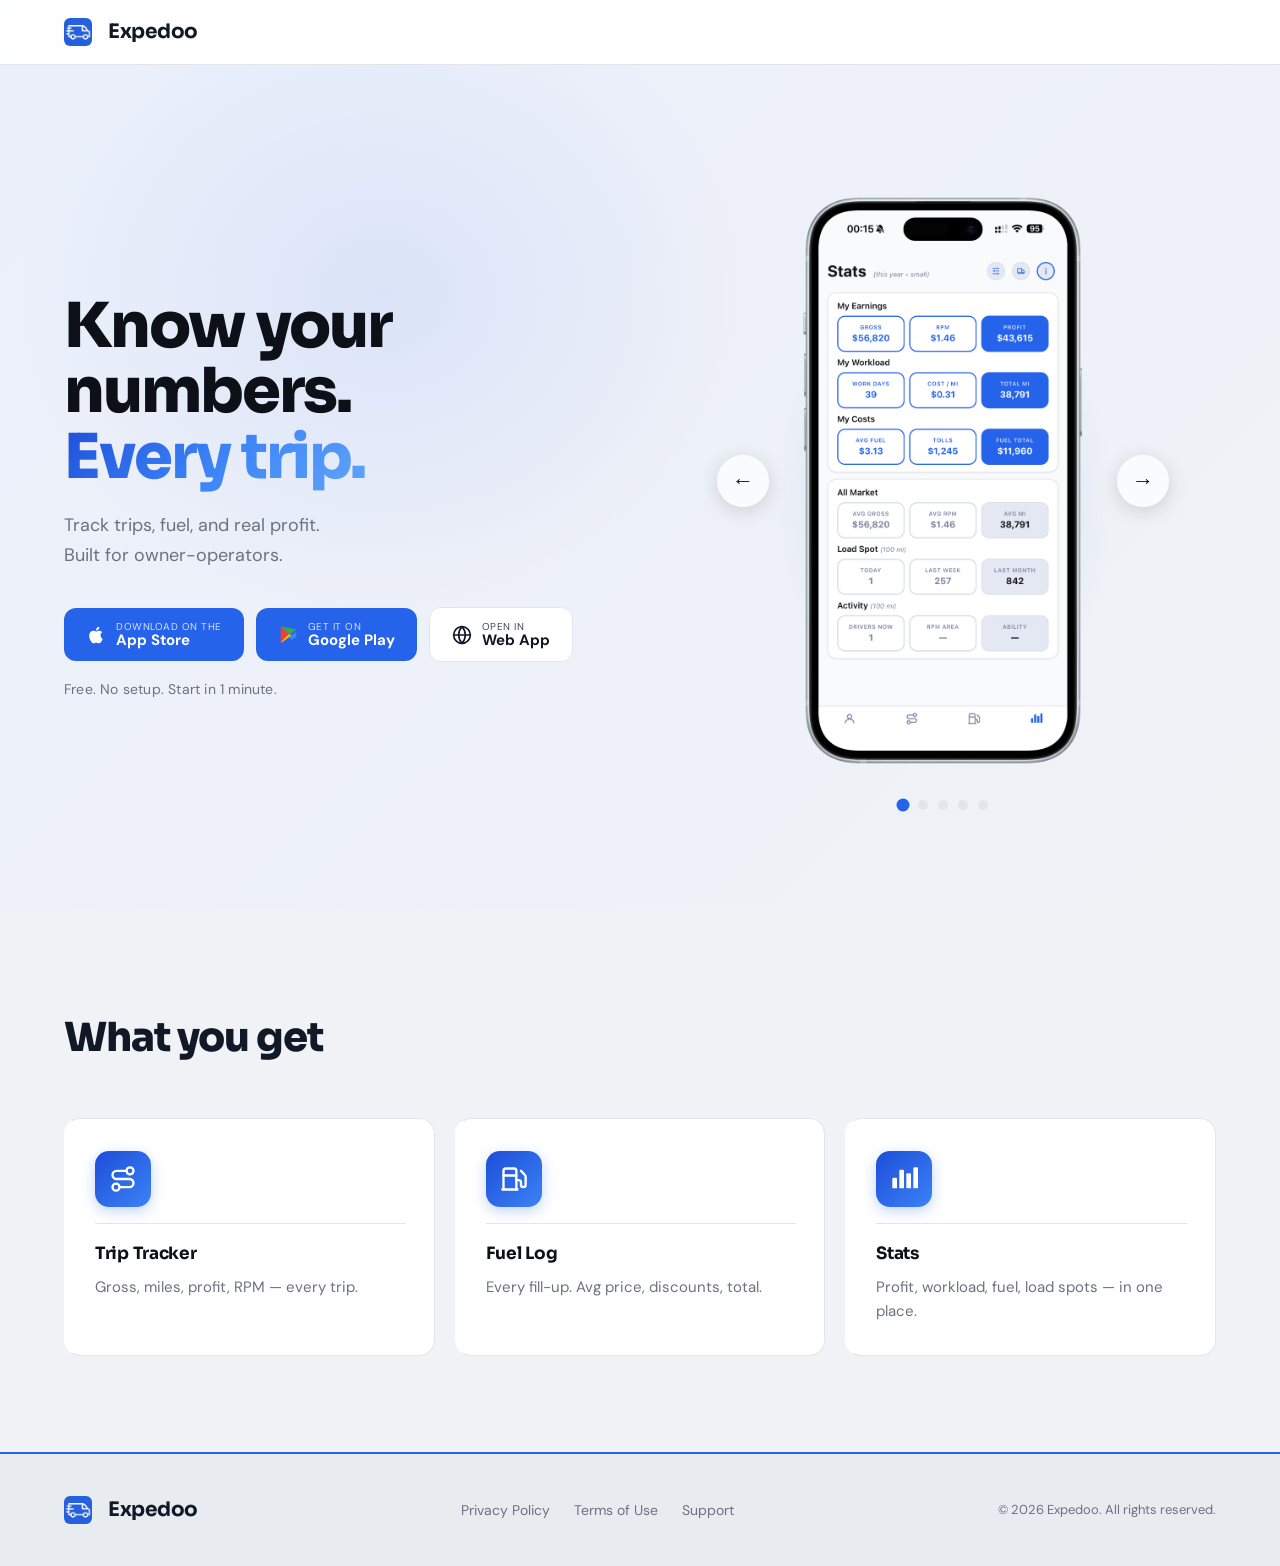
==== commit 77443c83: "Add Google Play store buttons to landing pages. Co-authored-by: Cursor <cursoragent@cursor.com>" ====
--- a/index.html
+++ b/index.html
@@ -168,6 +168,12 @@
       flex-shrink: 0;
     }
 
+    .store-icon-play {
+      width: 20px;
+      height: 20px;
+      flex-shrink: 0;
+    }
+
     .btn-store-label {
       display: flex;
       flex-direction: column;
@@ -438,7 +444,18 @@
       }
       .hero-content { max-width: 100%; }
       .hero-sub { max-width: 100% !important; }
-      .cta-group { justify-content: center; }
+      .cta-group {
+        flex-direction: column;
+        align-items: stretch;
+        justify-content: center;
+      }
+      .cta-group .btn {
+        width: 100%;
+        max-width: 320px;
+        margin-left: auto;
+        margin-right: auto;
+        justify-content: center;
+      }
       .hero-carousel { margin: 40px auto 0; width: 100%; }
     }
 
@@ -714,8 +731,8 @@
       h1 { font-size: clamp(26px, 8vw, 44px); letter-spacing: -1px; }
       .hero-sub { font-size: 15px; }
       .btn { padding: 12px 16px; font-size: 14px; }
-      .cta-group { flex-direction: column; align-items: center; gap: 10px; }
-      .cta-group .btn { width: 100%; max-width: 280px; justify-content: center; }
+      .cta-group { gap: 10px; }
+      .cta-group .btn { max-width: none; }
       .features-header h2 { font-size: 24px; }
       .feature-card { padding: 24px 20px; }
     }
@@ -859,7 +876,7 @@
             Track trips, fuel, and real profit.<br />Built for owner-operators.
           </p>
           <div class="cta-group fade-up delay-4">
-            <a href="https://apps.apple.com/app/expedoo-trip-fuel-tracker/id6759639615" class="btn btn-primary" onclick="fbq('track', 'Lead', {content_name: 'AppStore'})" aria-label="Download on App Store" target="_blank" rel="noopener">
+            <a href="https://apps.apple.com/app/expedoo-trip-fuel-tracker/id6759639615" class="btn btn-primary" onclick="fbq('track', 'InitiateCheckout', {content_name: 'AppStore'})" aria-label="Download on App Store" target="_blank" rel="noopener">
               <svg class="store-icon" viewBox="0 0 24 24" fill="currentColor" aria-hidden="true">
                 <path d="M18.71 19.5c-.83 1.24-1.71 2.45-3.05 2.47-1.34.03-1.77-.79-3.29-.79-1.53 0-2 .77-3.27.82-1.31.05-2.3-1.32-3.14-2.53C4.25 17 2.94 12.45 4.7 9.39c.87-1.52 2.43-2.48 4.12-2.51 1.28-.02 2.5.87 3.29.87.78 0 2.26-1.07 3.8-.91.65.03 2.47.26 3.64 1.98-.09.06-2.17 1.28-2.15 3.81.03 3.02 2.65 4.03 2.68 4.04-.03.07-.42 1.44-1.38 2.83M13 3.5c.73-.83 1.94-1.46 2.94-1.5.13 1.17-.34 2.35-1.04 3.19-.69.85-1.83 1.51-2.95 1.42-.15-1.15.41-2.35 1.05-3.11z"/>
               </svg>
@@ -868,7 +885,19 @@
                 <span>App Store</span>
               </span>
             </a>
-<a href="https://expedoo.top" class="btn btn-outline" onclick="fbq('track', 'Lead', {content_name: 'WebApp'})" aria-label="Open Web App" target="_blank" rel="noopener">
+            <a href="https://play.google.com/store/apps/details?id=com.base6a05103b78b8d2b2508609af.app" class="btn btn-primary" onclick="fbq('track', 'InitiateCheckout', {content_name: 'GooglePlay'})" aria-label="Get it on Google Play" target="_blank" rel="noopener">
+              <svg class="store-icon-play" viewBox="0 0 24 24" aria-hidden="true" xmlns="http://www.w3.org/2000/svg">
+                <path fill="#EA4335" d="M3.609 1.814L13.792 12 3.61 22.186a1.969 1.969 0 0 1-.357-.523V2.337c.12-.2.22-.37.356-.523z"/>
+                <path fill="#FBBC04" d="M16.272 12.727l-2.48-2.48-10.183 10.18a1.969 1.969 0 0 0 1.12.418l11.543-8.118z"/>
+                <path fill="#4285F4" d="M21.998 11.336c.164.98.164 2.01 0 3.01l-5.726 3.328-2.998-2.998 2.48-2.48 6.244-3.62z"/>
+                <path fill="#34A853" d="M3.609 1.814l10.183 10.186L16.272 9.52 21.998 5.69c.336-.195.68-.336 1.003-.414L3.252 1.4c-.323.078-.667.22-1.003.414z"/>
+              </svg>
+              <span class="btn-store-label">
+                <span>Get it on</span>
+                <span>Google Play</span>
+              </span>
+            </a>
+            <a href="https://expedoo.top" class="btn btn-outline" onclick="fbq('track', 'CompleteRegistration', {content_name: 'WebApp'})" aria-label="Open Web App" target="_blank" rel="noopener">
               <svg class="store-icon" viewBox="0 0 24 24" fill="none" stroke="currentColor" stroke-width="2" stroke-linecap="round" stroke-linejoin="round" aria-hidden="true">
                 <circle cx="12" cy="12" r="10"/>
                 <line x1="2" y1="12" x2="22" y2="12"/>
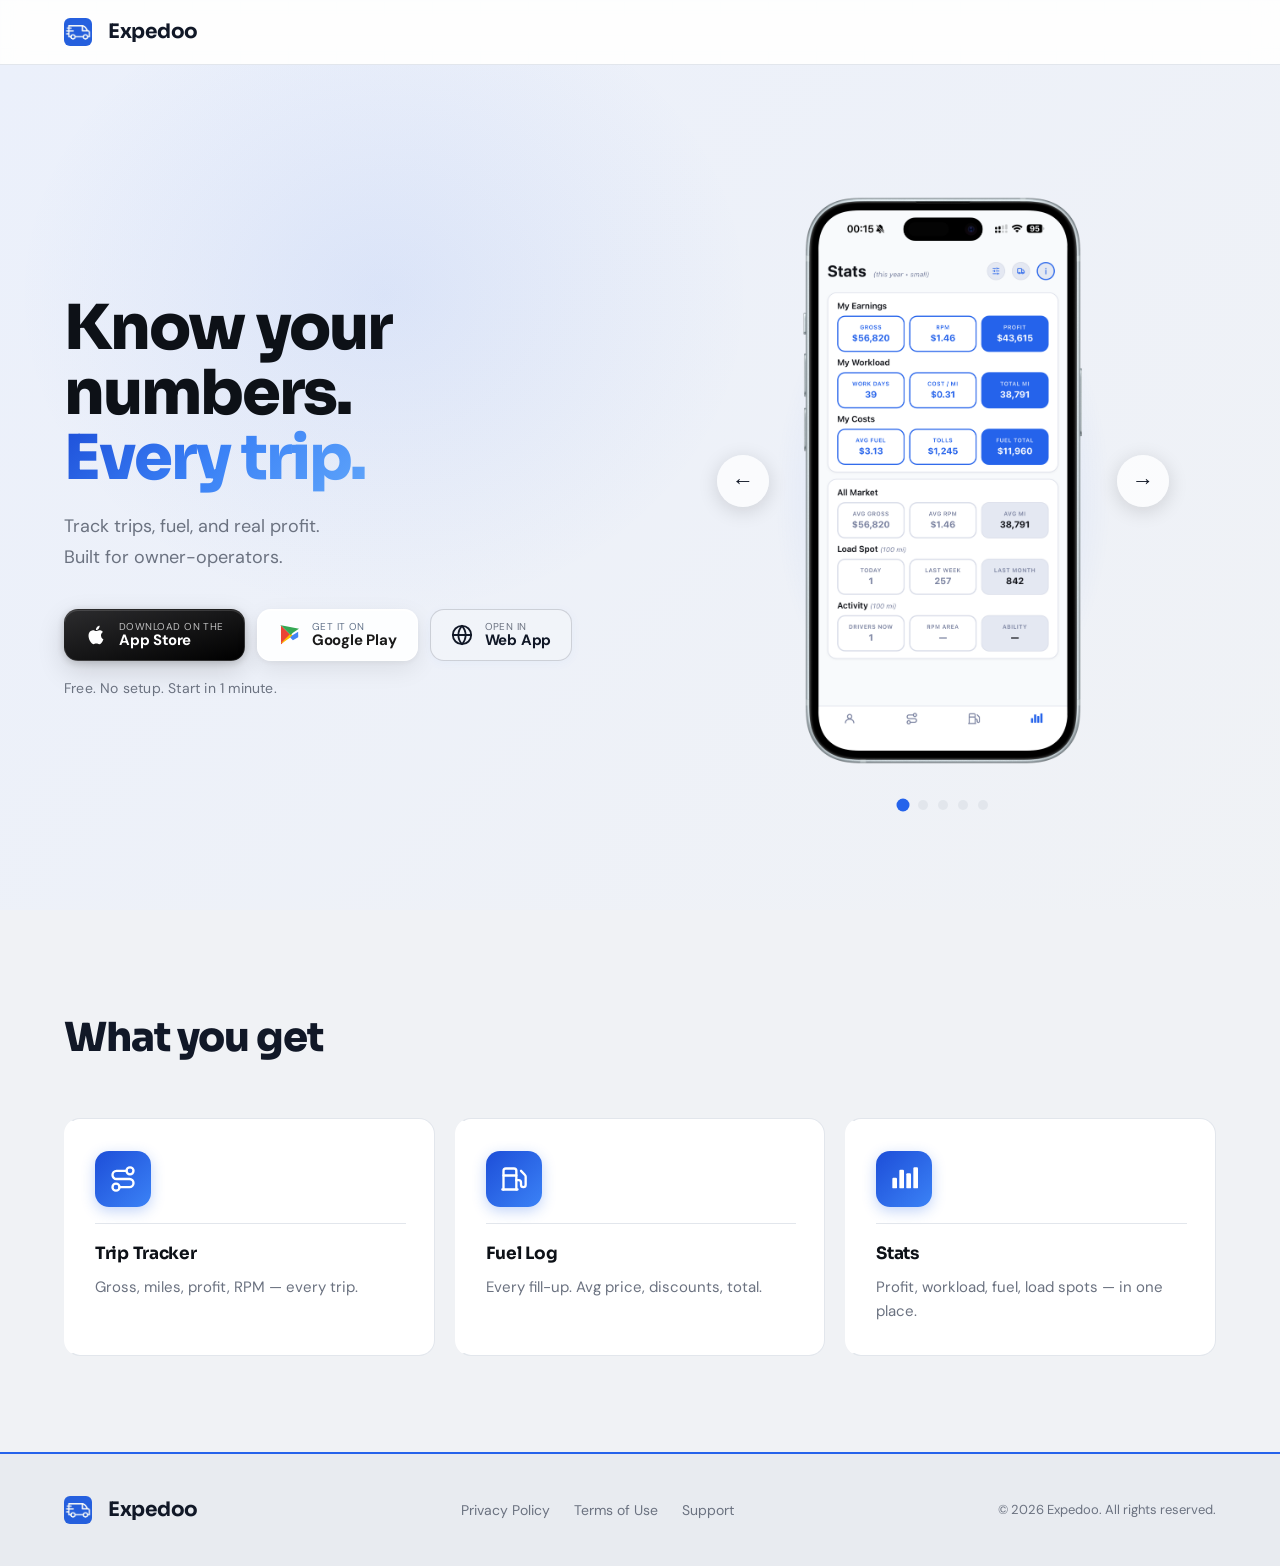
==== commit d227c118: "Redesign hero CTA buttons with premium store-specific styles and responsive layout. Co-authored-by: " ====
--- a/index.html
+++ b/index.html
@@ -111,87 +111,120 @@
       letter-spacing: -0.3px;
     }
 
-    /* ─── BUTTONS ────────────────────────────────── */
-    .btn {
+    /* ─── CTA STORE BUTTONS ──────────────────────── */
+    .btn-store {
       display: inline-flex;
       align-items: center;
-      gap: 10px;
-      padding: 13px 22px;
-      border-radius: 12px;
+      gap: 12px;
+      padding: 11px 20px;
+      min-height: 52px;
+      border-radius: 14px;
       font-family: 'DM Sans', sans-serif;
-      font-size: 15px;
-      font-weight: 600;
       text-decoration: none;
       cursor: pointer;
-      border: none;
-      transition: transform 0.18s ease, box-shadow 0.18s ease, background 0.18s ease;
       white-space: nowrap;
-    }
-
-    .btn-primary { background: var(--accent); color: #fff; }
-
-    .btn-primary:hover {
-      background: var(--accent-light);
-      box-shadow: 0 4px 20px rgba(37,99,235,0.35);
-      transform: translateY(-2px) scale(1.02);
-    }
-
-    .btn-outline {
-      background: #fff;
+      -webkit-tap-highlight-color: transparent;
+      transition: transform 0.22s cubic-bezier(0.34, 1.2, 0.64, 1), box-shadow 0.22s ease, background 0.22s ease, border-color 0.22s ease;
+    }
+
+    .btn-store:hover { transform: translateY(-2px); }
+    .btn-store:active { transform: translateY(0); }
+
+    .btn-appstore {
+      background: linear-gradient(165deg, #2c2c2e 0%, #000 100%);
+      color: #fff;
+      border: 1px solid rgba(255,255,255,0.1);
+      box-shadow:
+        inset 0 1px 0 rgba(255,255,255,0.14),
+        0 2px 8px rgba(0,0,0,0.18),
+        0 10px 28px rgba(0,0,0,0.14);
+    }
+
+    .btn-appstore:hover {
+      box-shadow:
+        inset 0 1px 0 rgba(255,255,255,0.18),
+        0 4px 14px rgba(0,0,0,0.22),
+        0 16px 36px rgba(0,0,0,0.18);
+    }
+
+    .btn-googleplay {
+      background: rgba(255,255,255,0.88);
+      color: #1a1a1a;
+      border: 1px solid rgba(255,255,255,0.95);
+      backdrop-filter: blur(16px);
+      -webkit-backdrop-filter: blur(16px);
+      box-shadow:
+        inset 0 1px 0 rgba(255,255,255,1),
+        0 2px 6px rgba(0,0,0,0.05),
+        0 8px 24px rgba(0,0,0,0.08);
+    }
+
+    .btn-googleplay:hover {
+      background: rgba(255,255,255,0.96);
+      box-shadow:
+        inset 0 1px 0 rgba(255,255,255,1),
+        0 4px 12px rgba(0,0,0,0.07),
+        0 14px 32px rgba(0,0,0,0.1);
+    }
+
+    .btn-webapp {
+      background: rgba(255,255,255,0.22);
       color: var(--text);
-      border: 1px solid var(--border);
-    }
-
-    .btn-outline:hover {
-      border-color: var(--accent);
-      color: var(--accent);
-      box-shadow: 0 4px 14px rgba(37,99,235,0.12);
-      transform: translateY(-2px) scale(1.02);
-    }
-
-    .btn-sm {
-      padding: 10px 18px;
-      font-size: 14px;
-      border-radius: 10px;
+      border: 1.5px solid rgba(17,24,39,0.16);
+      backdrop-filter: blur(14px);
+      -webkit-backdrop-filter: blur(14px);
+      box-shadow: 0 2px 12px rgba(37,99,235,0.04);
+    }
+
+    .btn-webapp:hover {
+      background: rgba(255,255,255,0.38);
+      border-color: rgba(37,99,235,0.32);
+      box-shadow: 0 6px 22px rgba(37,99,235,0.1);
     }
 
     .cta-group {
       display: flex;
+      flex-direction: row;
       flex-wrap: wrap;
       gap: 12px;
       align-items: center;
     }
 
     .store-icon {
-      width: 20px;
-      height: 20px;
+      width: 22px;
+      height: 22px;
       flex-shrink: 0;
     }
 
     .store-icon-play {
-      width: 20px;
-      height: 20px;
+      width: 22px;
+      height: 22px;
       flex-shrink: 0;
     }
 
     .btn-store-label {
       display: flex;
       flex-direction: column;
-      line-height: 1.1;
+      line-height: 1.12;
+      text-align: left;
     }
 
     .btn-store-label span:first-child {
       font-size: 10px;
       font-weight: 400;
-      opacity: 0.8;
       text-transform: uppercase;
-      letter-spacing: 0.5px;
+      letter-spacing: 0.45px;
     }
 
     .btn-store-label span:last-child {
       font-size: 15px;
       font-weight: 700;
-    }
+      letter-spacing: -0.2px;
+    }
+
+    .btn-appstore .btn-store-label span:first-child { opacity: 0.72; }
+    .btn-googleplay .btn-store-label span:first-child { color: #64748b; }
+    .btn-webapp .btn-store-label span:first-child { color: var(--text-muted); }
 
     /* ─── HERO ───────────────────────────────────── */
     #hero {
@@ -444,18 +477,7 @@
       }
       .hero-content { max-width: 100%; }
       .hero-sub { max-width: 100% !important; }
-      .cta-group {
-        flex-direction: column;
-        align-items: stretch;
-        justify-content: center;
-      }
-      .cta-group .btn {
-        width: 100%;
-        max-width: 320px;
-        margin-left: auto;
-        margin-right: auto;
-        justify-content: center;
-      }
+      .cta-group { justify-content: center; }
       .hero-carousel { margin: 40px auto 0; width: 100%; }
     }
 
@@ -727,12 +749,22 @@
       }
     }
 
+    @media (max-width: 640px) {
+      .cta-group {
+        flex-direction: column;
+        align-items: stretch;
+        gap: 10px;
+      }
+      .cta-group .btn-store {
+        width: 100%;
+        justify-content: center;
+        padding: 13px 20px;
+      }
+    }
+
     @media (max-width: 480px) {
       h1 { font-size: clamp(26px, 8vw, 44px); letter-spacing: -1px; }
       .hero-sub { font-size: 15px; }
-      .btn { padding: 12px 16px; font-size: 14px; }
-      .cta-group { gap: 10px; }
-      .cta-group .btn { max-width: none; }
       .features-header h2 { font-size: 24px; }
       .feature-card { padding: 24px 20px; }
     }
@@ -876,7 +908,7 @@
             Track trips, fuel, and real profit.<br />Built for owner-operators.
           </p>
           <div class="cta-group fade-up delay-4">
-            <a href="https://apps.apple.com/app/expedoo-trip-fuel-tracker/id6759639615" class="btn btn-primary" onclick="fbq('track', 'InitiateCheckout', {content_name: 'AppStore'})" aria-label="Download on App Store" target="_blank" rel="noopener">
+            <a href="https://apps.apple.com/app/expedoo-trip-fuel-tracker/id6759639615" class="btn-store btn-appstore" onclick="fbq('track', 'InitiateCheckout', {content_name: 'AppStore'})" aria-label="Download on App Store" target="_blank" rel="noopener">
               <svg class="store-icon" viewBox="0 0 24 24" fill="currentColor" aria-hidden="true">
                 <path d="M18.71 19.5c-.83 1.24-1.71 2.45-3.05 2.47-1.34.03-1.77-.79-3.29-.79-1.53 0-2 .77-3.27.82-1.31.05-2.3-1.32-3.14-2.53C4.25 17 2.94 12.45 4.7 9.39c.87-1.52 2.43-2.48 4.12-2.51 1.28-.02 2.5.87 3.29.87.78 0 2.26-1.07 3.8-.91.65.03 2.47.26 3.64 1.98-.09.06-2.17 1.28-2.15 3.81.03 3.02 2.65 4.03 2.68 4.04-.03.07-.42 1.44-1.38 2.83M13 3.5c.73-.83 1.94-1.46 2.94-1.5.13 1.17-.34 2.35-1.04 3.19-.69.85-1.83 1.51-2.95 1.42-.15-1.15.41-2.35 1.05-3.11z"/>
               </svg>
@@ -885,7 +917,7 @@
                 <span>App Store</span>
               </span>
             </a>
-            <a href="https://play.google.com/store/apps/details?id=com.base6a05103b78b8d2b2508609af.app" class="btn btn-primary" onclick="fbq('track', 'InitiateCheckout', {content_name: 'GooglePlay'})" aria-label="Get it on Google Play" target="_blank" rel="noopener">
+            <a href="https://play.google.com/store/apps/details?id=com.base6a05103b78b8d2b2508609af.app" class="btn-store btn-googleplay" onclick="fbq('track', 'InitiateCheckout', {content_name: 'GooglePlay'})" aria-label="Get it on Google Play" target="_blank" rel="noopener">
               <svg class="store-icon-play" viewBox="0 0 24 24" aria-hidden="true" xmlns="http://www.w3.org/2000/svg">
                 <path fill="#EA4335" d="M3.609 1.814L13.792 12 3.61 22.186a1.969 1.969 0 0 1-.357-.523V2.337c.12-.2.22-.37.356-.523z"/>
                 <path fill="#FBBC04" d="M16.272 12.727l-2.48-2.48-10.183 10.18a1.969 1.969 0 0 0 1.12.418l11.543-8.118z"/>
@@ -897,7 +929,7 @@
                 <span>Google Play</span>
               </span>
             </a>
-            <a href="https://expedoo.top" class="btn btn-outline" onclick="fbq('track', 'CompleteRegistration', {content_name: 'WebApp'})" aria-label="Open Web App" target="_blank" rel="noopener">
+            <a href="https://expedoo.top" class="btn-store btn-webapp" onclick="fbq('track', 'CompleteRegistration', {content_name: 'WebApp'})" aria-label="Open Web App" target="_blank" rel="noopener">
               <svg class="store-icon" viewBox="0 0 24 24" fill="none" stroke="currentColor" stroke-width="2" stroke-linecap="round" stroke-linejoin="round" aria-hidden="true">
                 <circle cx="12" cy="12" r="10"/>
                 <line x1="2" y1="12" x2="22" y2="12"/>
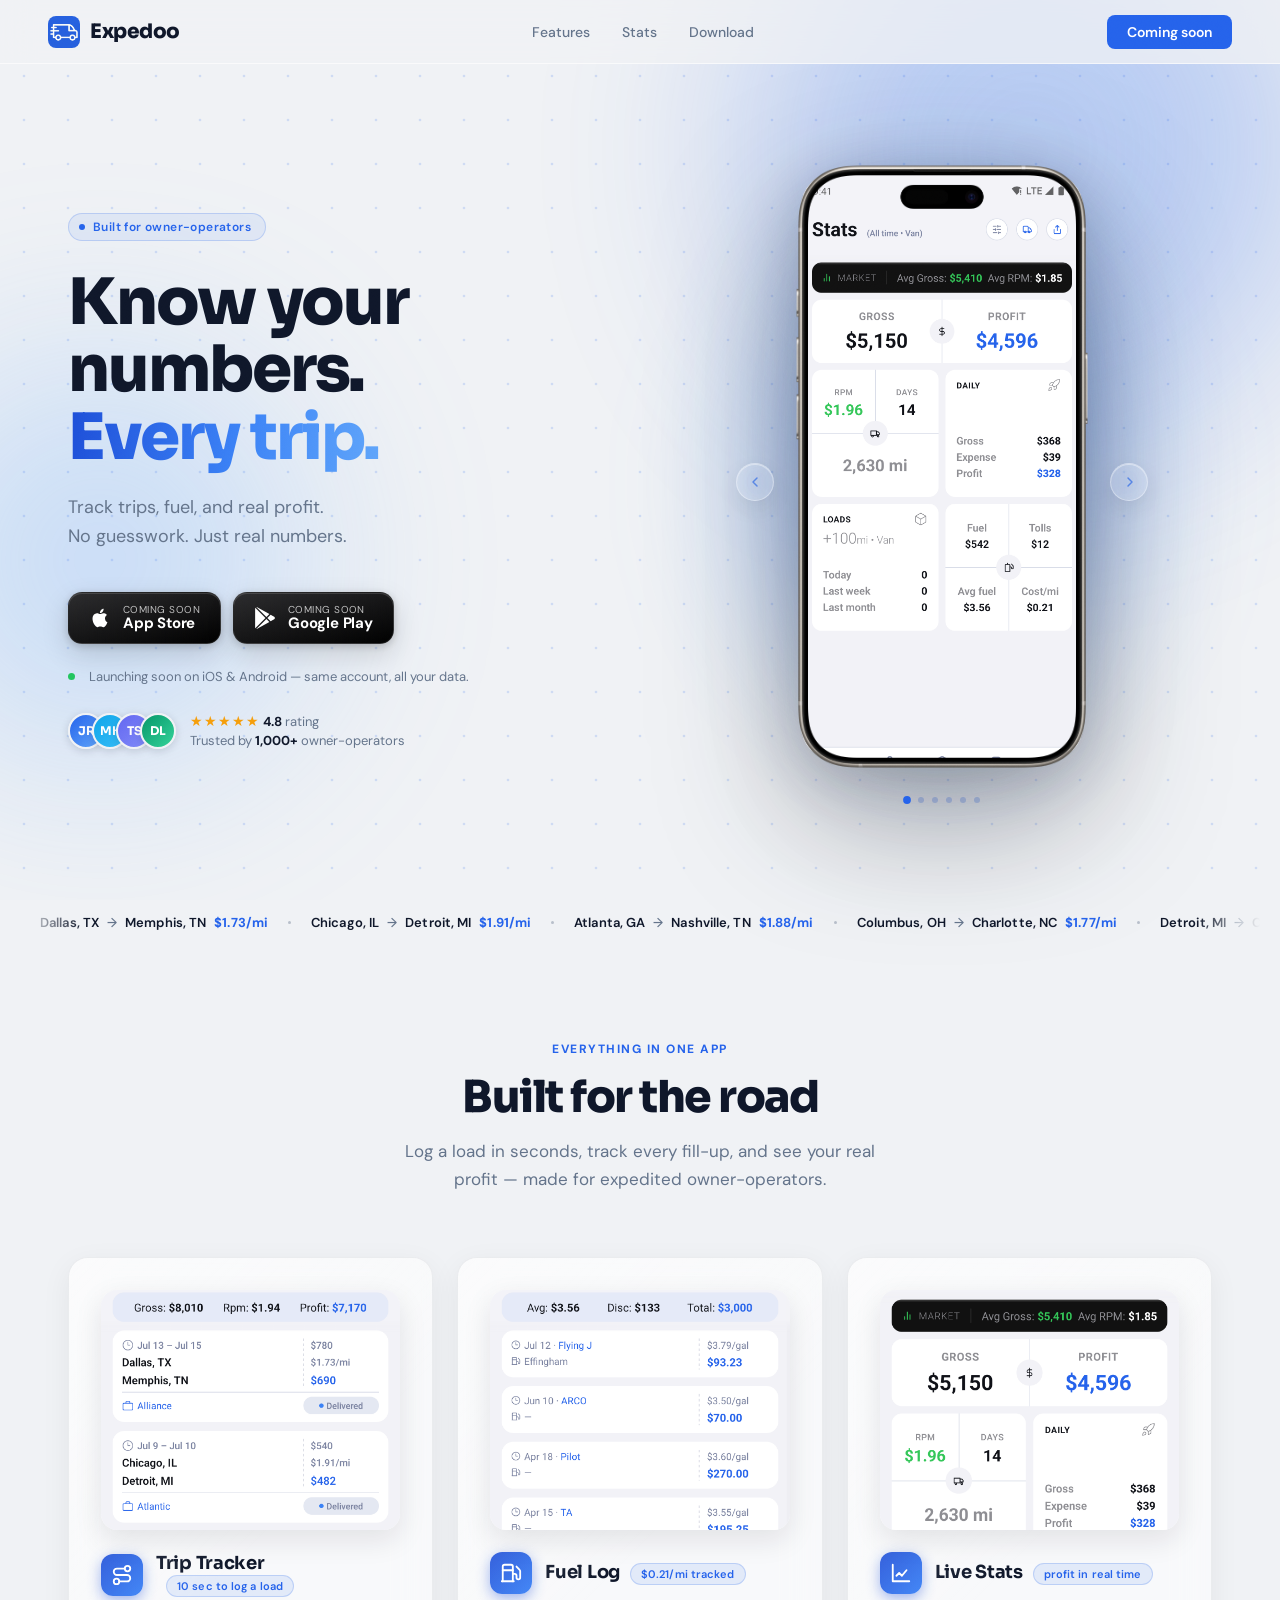
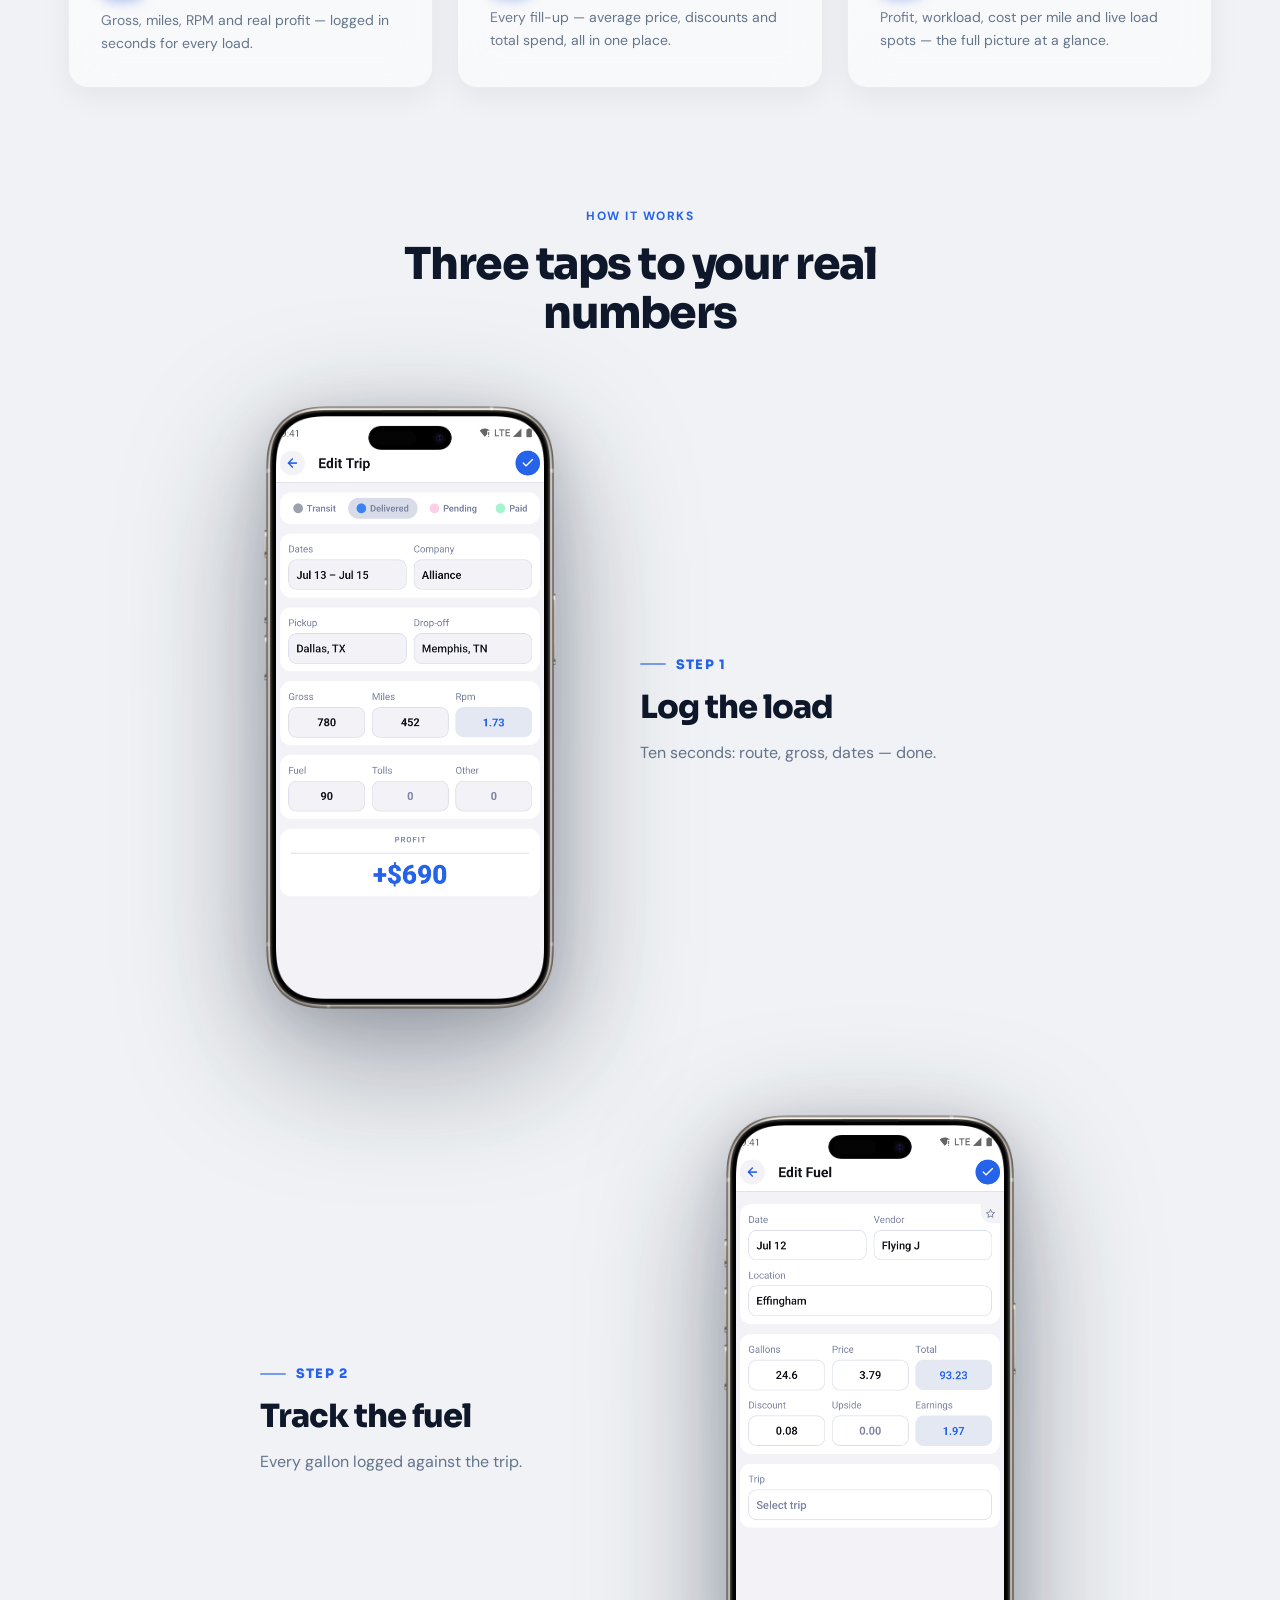
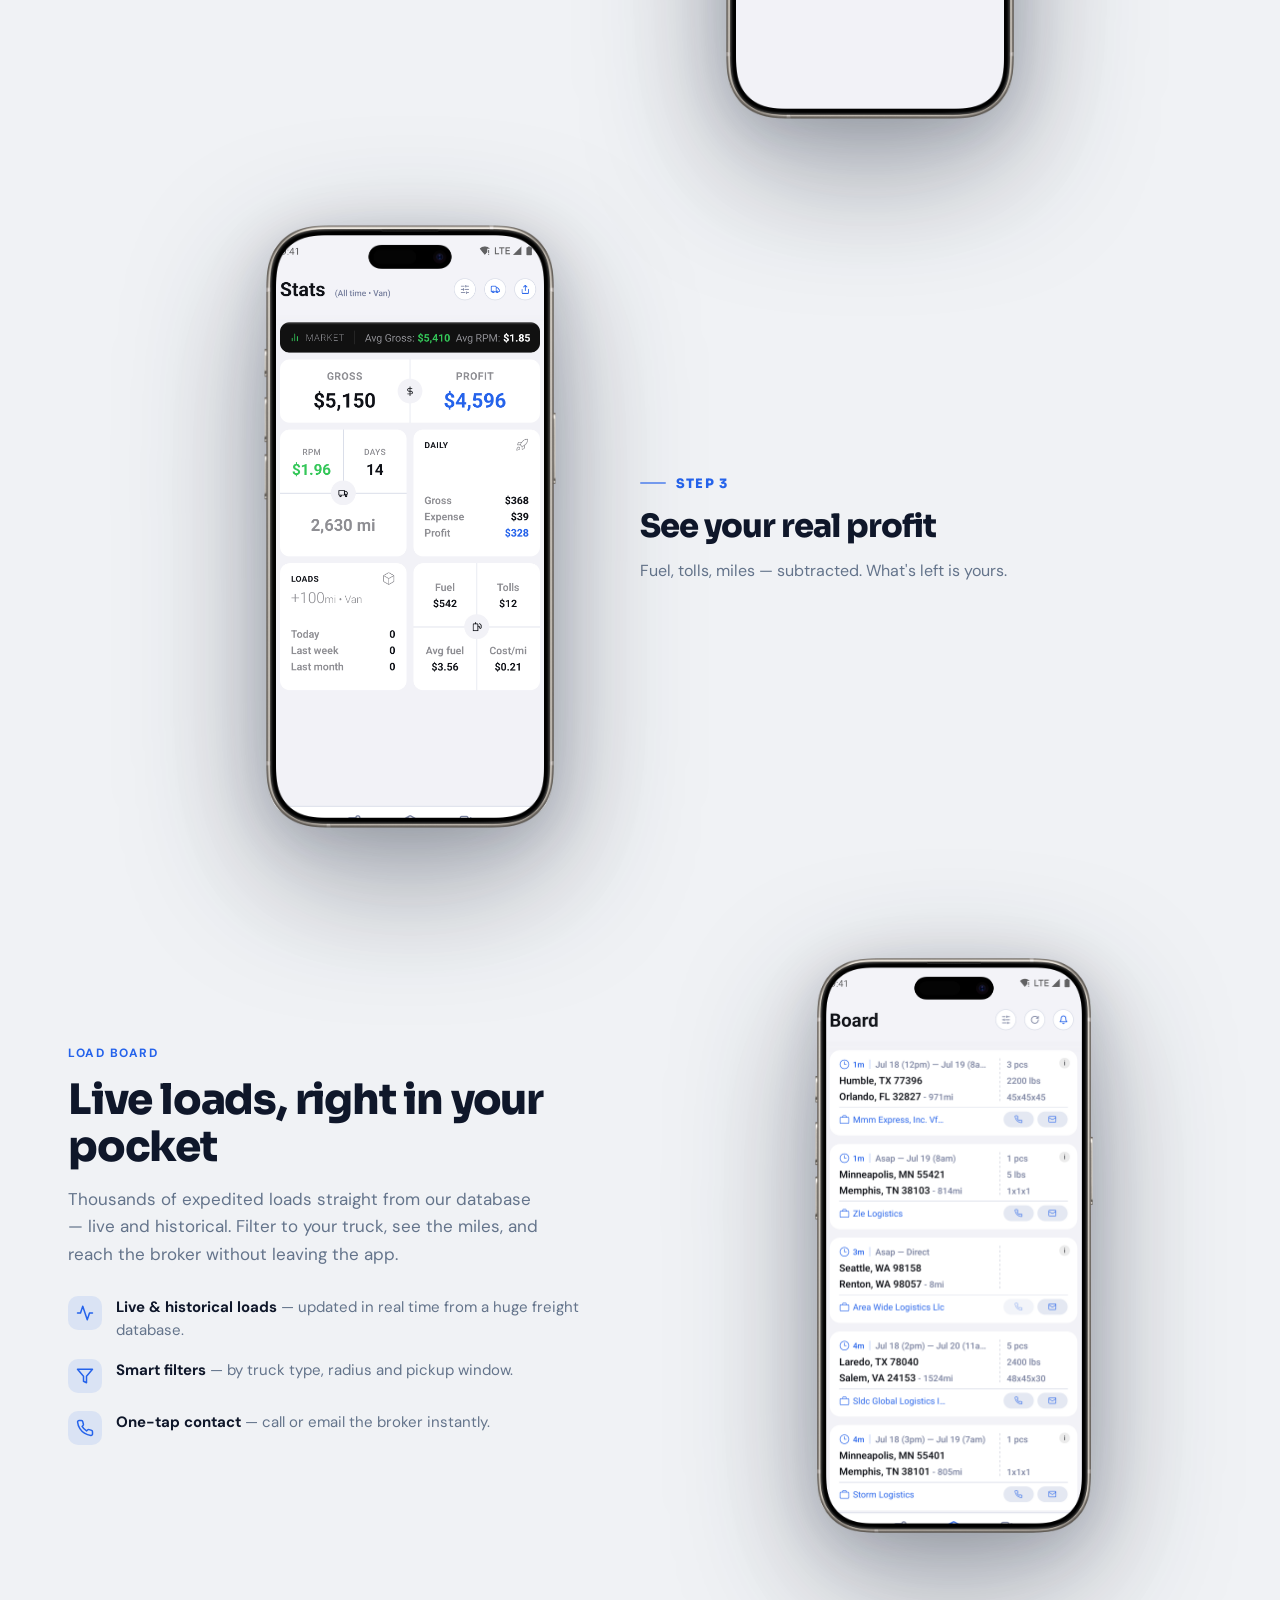
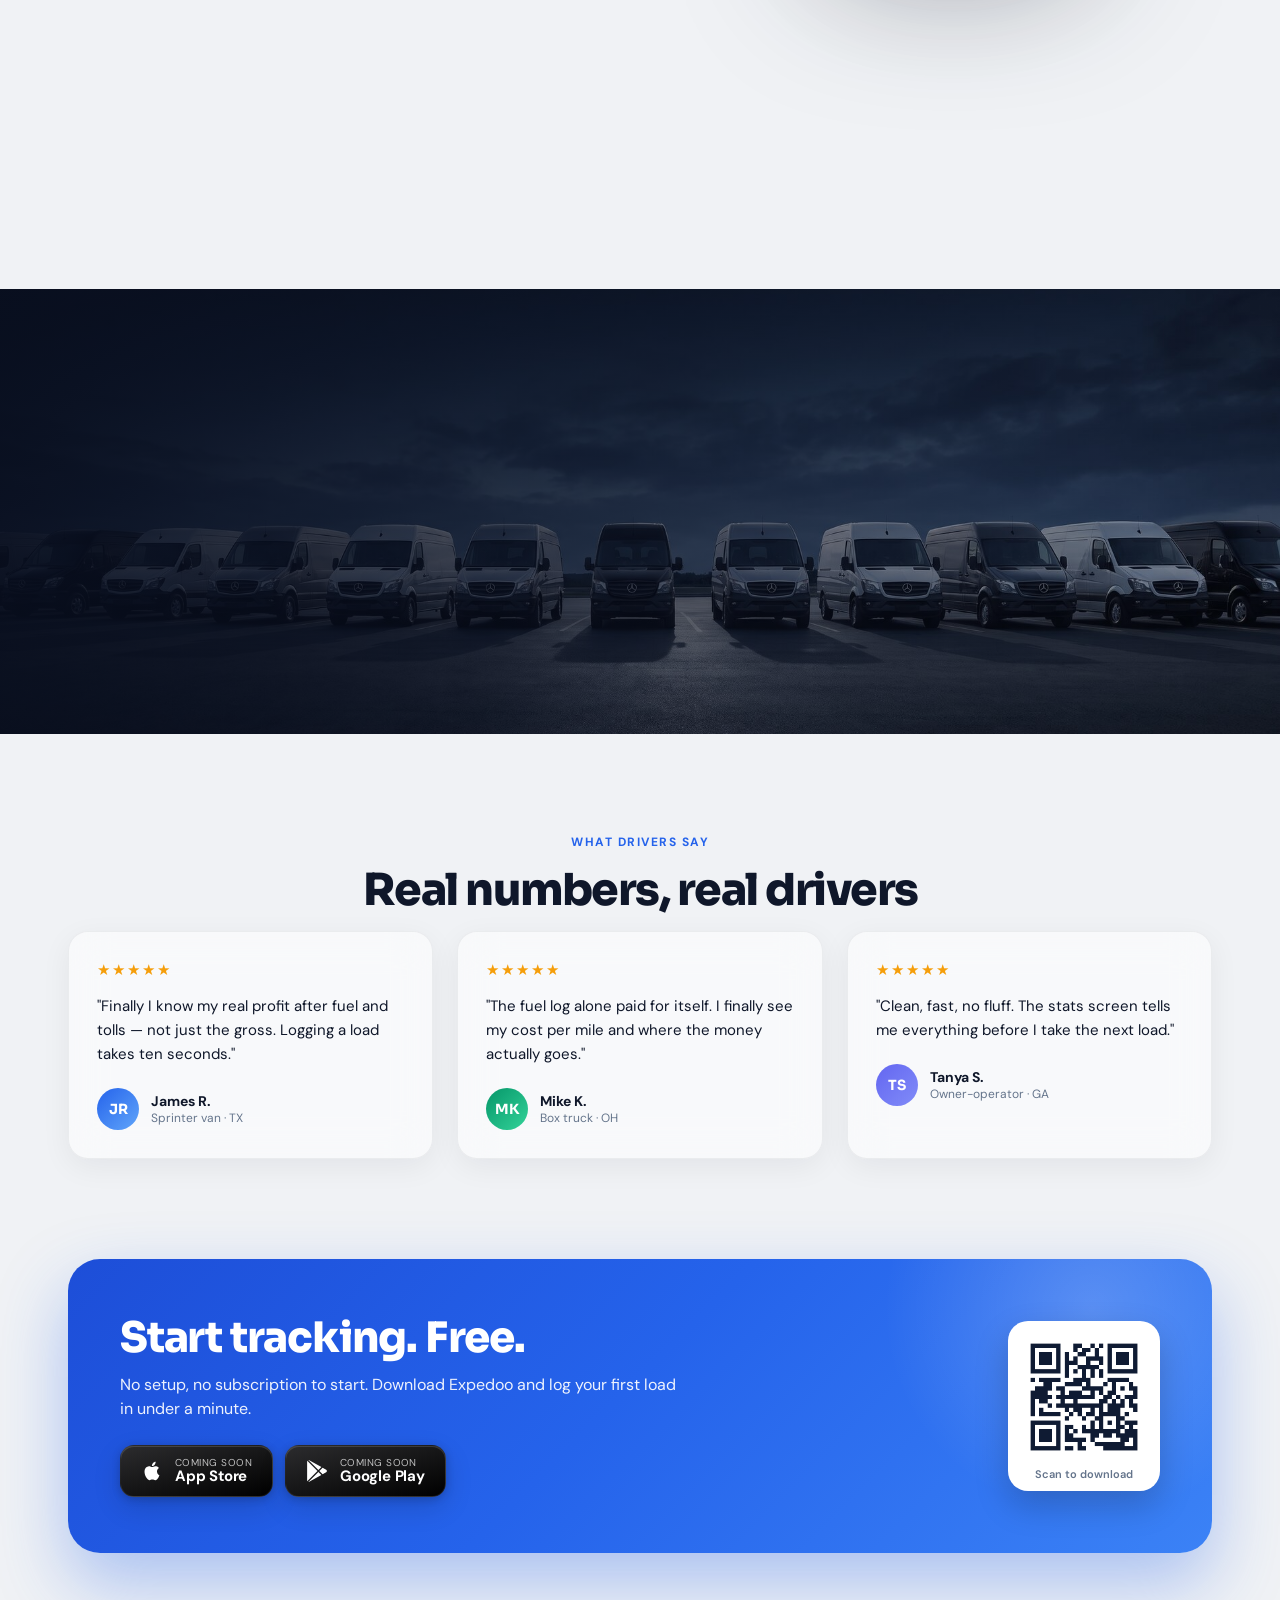
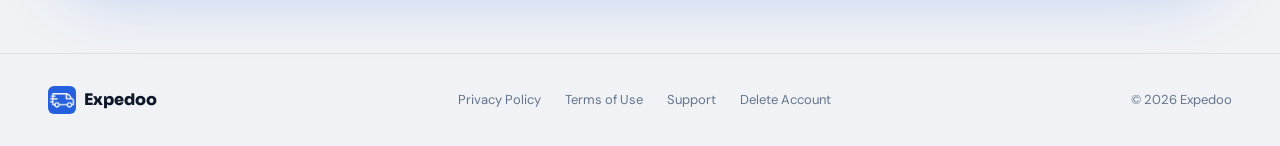
==== commit 89bdd12e: "Deploy new landing (v3): premium redesign + pre-launch "Coming soon" - New landing: dot-grid magneti" ====
--- a/index.html
+++ b/index.html
@@ -1,117 +1,232 @@
-﻿<!DOCTYPE html>
-<html lang="en">
-<head>
-  <meta charset="UTF-8" />
-  <meta name="viewport" content="width=device-width, initial-scale=1.0" />
+<!DOCTYPE html>
+<html lang="en"><head>
+  <meta charset="UTF-8">
+  <meta name="viewport" content="width=device-width, initial-scale=1.0">
+  <title>Expedoo — Freight Driver App</title>
+  <link rel="icon" href="logo.png">
   <meta name="description" content="Expedoo — Track trips, fuel, and earnings. Built for expedited freight drivers in the USA." />
   <meta property="og:title" content="Expedoo — Freight Driver App" />
-  <meta property="og:description" content="Know your numbers. Every trip. Track trips, fuel, and real profit.<br />Built for owner-operators." />
-  <title>Expedoo — Freight Driver App</title>
-  <link rel="icon" href="logo.png">
+  <meta property="og:description" content="Know your numbers. Every trip." />
   <link rel="preconnect" href="https://fonts.googleapis.com" />
   <link rel="preconnect" href="https://fonts.gstatic.com" crossorigin />
   <link href="https://fonts.googleapis.com/css2?family=Sora:wght@400;600;700;800&family=DM+Sans:wght@400;500;600&display=swap" rel="stylesheet" />
+  </style>
   <style>
     *, *::before, *::after { box-sizing: border-box; margin: 0; padding: 0; }
 
     :root {
       --bg: #F0F2F5;
-      --surface: #E8EBF0;
-      --card: #FFFFFF;
       --accent: #2563EB;
       --accent-light: #3B82F6;
-      --text: #111827;
-      --text-muted: #6B7280;
-      --border: #E2E6EC;
+      --accent-glow: rgba(37,99,235,0.25);
+      --text: #0f172a;
+      --text-muted: #64748b;
+      --card-bg: rgba(255,255,255,0.55);
+      --card-border: rgba(255,255,255,0.8);
+      --elev-border: 1px solid rgba(15,23,42,0.06);
+      --elev-shadow: 0 8px 30px rgba(15,23,42,0.06);
+      --elev-shadow-hover: 0 16px 40px rgba(15,23,42,0.10);
+      --radius-card: 20px;
+    }
+
+    /* Reduced motion: KEEP gentle one-time fade/reveal/entrance (non-vestibular, safe & expected),
+       but stop continuous/looping + parallax motion (the vestibular-risky stuff). */
+    @media (prefers-reduced-motion: reduce) {
+      .parallax-el, .mesh-bg { transform: none !important; }
+      .phone-wrap, .mesh-bg::before, .mesh-bg::after { animation: none !important; }
     }
 
     html { scroll-behavior: smooth; }
 
     body {
+      font-family: 'DM Sans', sans-serif;
       background: var(--bg);
       color: var(--text);
-      font-family: 'DM Sans', sans-serif;
-      font-size: 16px;
-      line-height: 1.6;
-      -webkit-font-smoothing: antialiased;
+      overflow-x: hidden;
       min-height: 100vh;
       display: flex;
       flex-direction: column;
-      overflow-x: hidden;
-      background-image:
-        linear-gradient(rgba(37,99,235,0.035) 1px, transparent 1px),
-        linear-gradient(90deg, rgba(37,99,235,0.035) 1px, transparent 1px);
-      background-size: 48px 48px;
-    }
-
-    /* ─── ANIMATIONS ─────────────────────────────── */
-    @keyframes fadeInUp {
-      from { opacity: 0; transform: translateY(28px); }
-      to   { opacity: 1; transform: translateY(0); }
-    }
-
-    @keyframes pulse {
-      0%, 100% { opacity: 1; }
-      50% { opacity: 0.4; }
-    }
-
-    @keyframes heroBgShift {
-      0%   { background-position: 0% 50%; }
-      50%  { background-position: 100% 50%; }
-      100% { background-position: 0% 50%; }
-    }
-
-    .fade-up { opacity: 0; animation: fadeInUp 0.7s ease forwards; }
-    .delay-1 { animation-delay: 0.1s; }
-    .delay-2 { animation-delay: 0.22s; }
-    .delay-3 { animation-delay: 0.36s; }
-    .delay-4 { animation-delay: 0.5s; }
-    .delay-5 { animation-delay: 0.65s; }
-
-    /* Scroll reveal — added by IntersectionObserver JS */
-    .reveal { opacity: 0; transform: translateY(24px); transition: opacity 0.65s ease, transform 0.65s ease; }
-    .reveal.visible { opacity: 1; transform: translateY(0); }
-
-    /* ─── LAYOUT UTILS ───────────────────────────── */
-    .container {
-      max-width: 1200px;
-      margin: 0 auto;
-      padding: 0 24px;
-    }
-
-    /* ─── NAV ────────────────────────────────────── */
+    }
+
+    /* ── ANIMATED GRADIENT MESH ── */
+    .mesh-bg {
+      position: fixed;
+      inset: 0;
+      z-index: 0;
+      pointer-events: none;
+      overflow: hidden;
+      transform: translate3d(0, var(--mesh-parallax, 0px), 0);
+      will-change: transform;
+    }
+    .mesh-bg::before,
+    .mesh-bg::after {
+      content: '';
+      position: absolute;
+      border-radius: 50%;
+      filter: blur(100px);
+      opacity: 0.35;
+      animation: meshFloat 12s ease-in-out infinite alternate;
+    }
+    .mesh-bg::before {
+      width: 700px; height: 700px;
+      background: radial-gradient(circle, #93c5fd, #2563eb, transparent 70%);
+      top: -200px; right: -100px;
+    }
+    .mesh-bg::after {
+      width: 500px; height: 500px;
+      background: radial-gradient(circle, #bfdbfe, #60a5fa, transparent 70%);
+      bottom: 10%; left: -150px;
+      animation-delay: -6s;
+    }
+    @keyframes meshFloat {
+      0%   { transform: translate(0,0) scale(1); }
+      100% { transform: translate(40px, 60px) scale(1.08); }
+    }
+
+    /* ── GRAIN / NOISE OVERLAY ── */
+    .grain-overlay {
+      position: fixed;
+      inset: 0;
+      z-index: 2;
+      pointer-events: none;
+      opacity: 0.03;
+      mix-blend-mode: overlay;
+      background-image: url("data:image/svg+xml,%3Csvg xmlns='http://www.w3.org/2000/svg' width='180' height='180'%3E%3Cfilter id='n'%3E%3CfeTurbulence type='fractalNoise' baseFrequency='0.75' numOctaves='2' stitchTiles='stitch'/%3E%3C/filter%3E%3Crect width='100%25' height='100%25' filter='url(%23n)'/%3E%3C/svg%3E");
+      background-repeat: repeat;
+    }
+
+    /* ── INTERACTIVE DOT-GRID (magnetic) ──
+       Two stacked layers, both fixed & full-viewport, both behind content:
+       • .dot-grid  — static CSS radial-gradient grid (44px). The no-JS / reduced-motion
+                      / touch fallback: always renders a clean dot field everywhere.
+       • .dot-canvas — the SAME grid drawn on <canvas>, but each dot is pulled toward the
+                      cursor (magnetic) and eases back on leave. Takes over once JS inits. */
+    .dot-grid {
+      position: fixed; inset: 0; z-index: 0;
+      pointer-events: none;
+      background-image: radial-gradient(rgba(37,99,235,0.16) 1.3px, transparent 1.5px);
+      background-size: 44px 44px;
+      background-position: center center;
+      transition: opacity 0.4s ease;
+    }
+    .dot-canvas {
+      position: fixed; inset: 0; z-index: 0;
+      pointer-events: none;
+      opacity: 0;
+      transition: opacity 0.5s ease;
+    }
+    /* When the interactive canvas is live, it replaces the static CSS grid (no double dots) */
+    body.has-dot-canvas .dot-grid { opacity: 0; }
+    body.has-dot-canvas .dot-canvas { opacity: 1; }
+
+    /* ── NAV ── */
     nav {
-      position: sticky;
-      top: 0;
-      z-index: 100;
-      background: rgba(255,255,255,0.88);
-      backdrop-filter: blur(12px);
-      -webkit-backdrop-filter: blur(12px);
-      border-bottom: 1px solid var(--border);
-    }
-
-    .nav-inner {
-      display: flex;
-      align-items: center;
-      justify-content: space-between;
-      padding: 16px 24px;
-      max-width: 1200px;
-      margin: 0 auto;
-    }
-
+      position: sticky; top: 0; z-index: 100;
+      display: flex; align-items: center; justify-content: space-between;
+      padding: 0 48px;
+      height: 64px;
+      background: rgba(240,242,245,0.75);
+      backdrop-filter: blur(16px);
+      border-bottom: 1px solid rgba(255,255,255,0.6);
+    }
     .logo {
-      display: flex;
-      align-items: center;
-      gap: 8px;
+      display: flex; align-items: center; gap: 10px;
       font-family: 'Sora', sans-serif;
-      font-size: 20px;
-      font-weight: 700;
+      font-weight: 800; font-size: 20px;
       color: var(--text);
       text-decoration: none;
-      letter-spacing: -0.3px;
-    }
-
-    /* ─── CTA STORE BUTTONS ──────────────────────── */
+      letter-spacing: -0.5px;
+    }
+    .logo-icon {
+      width: 36px; height: 36px;
+      background: var(--accent);
+      border-radius: 10px;
+      display: flex; align-items: center; justify-content: center;
+    }
+    .logo-icon svg { width: 20px; height: 20px; fill: white; }
+
+    .nav-links {
+      display: flex; align-items: center; gap: 32px;
+      list-style: none;
+    }
+    .nav-links a {
+      font-size: 14px; font-weight: 500;
+      color: var(--text-muted); text-decoration: none;
+      transition: color 0.2s;
+    }
+    .nav-links a:hover { color: var(--text); }
+
+    .nav-cta {
+      background: var(--accent); color: white;
+      border: none; border-radius: 8px;
+      padding: 8px 20px; font-size: 14px; font-weight: 600;
+      cursor: pointer; font-family: 'DM Sans', sans-serif;
+      transition: background 0.2s, transform 0.15s;
+    }
+    .nav-cta:hover { background: #1d4ed8; transform: translateY(-1px); }
+
+    /* ── SECTIONS WRAPPER ── */
+    main { position: relative; z-index: 1; }
+
+    /* ── HERO ── */
+    .hero {
+      min-height: calc(100vh - 64px);
+      display: flex; align-items: center;
+      padding: 80px 48px 80px;
+      max-width: 1240px; margin: 0 auto;
+      gap: 64px;
+    }
+    .hero-left { flex: 1; max-width: 560px; }
+    .hero-badge {
+      display: inline-flex; align-items: center; gap: 8px;
+      background: rgba(37,99,235,0.08);
+      border: 1px solid rgba(37,99,235,0.2);
+      border-radius: 100px;
+      padding: 5px 14px 5px 10px;
+      font-size: 12px; font-weight: 600;
+      color: var(--accent); margin-bottom: 28px;
+      letter-spacing: 0.4px;
+    }
+    .hero-badge-dot {
+      width: 6px; height: 6px; border-radius: 50%;
+      background: var(--accent);
+      animation: pulse 2s infinite;
+    }
+    @keyframes pulse {
+      0%, 100% { opacity: 1; transform: scale(1); }
+      50% { opacity: 0.5; transform: scale(0.8); }
+    }
+
+    .hero h1 {
+      font-family: 'Sora', sans-serif;
+      font-weight: 800; font-size: clamp(42px, 5vw, 64px);
+      line-height: 1.05; letter-spacing: -2px;
+      color: var(--text); margin-bottom: 22px;
+    }
+    .hero h1 em {
+      font-style: normal;
+      color: var(--accent);
+      background: linear-gradient(96deg, #1D4ED8 0%, #3B82F6 55%, #60A5FA 100%);
+      -webkit-background-clip: text;
+      background-clip: text;
+      -webkit-text-fill-color: transparent;
+    }
+
+    .hero-sub {
+      font-size: 18px; line-height: 1.65;
+      color: var(--text-muted); margin-bottom: 40px;
+      max-width: 440px; font-weight: 400;
+    }
+
+    .hero-ctas {
+      display: flex;
+      flex-direction: row;
+      flex-wrap: wrap;
+      align-items: center;
+      gap: 12px;
+      margin-bottom: 24px;
+    }
+
     .btn-store {
       display: inline-flex;
       align-items: center;
@@ -147,30 +262,31 @@
         0 16px 36px rgba(0,0,0,0.18);
     }
 
+    .btn-appstore svg { width: 22px; height: 22px; fill: #fff; flex-shrink: 0; }
+
     .btn-googleplay {
-      background: rgba(255,255,255,0.88);
-      color: #1a1a1a;
-      border: 1px solid rgba(255,255,255,0.95);
-      backdrop-filter: blur(16px);
-      -webkit-backdrop-filter: blur(16px);
+      background: linear-gradient(165deg, #2c2c2e 0%, #000 100%);
+      color: #fff;
+      border: 1px solid rgba(255,255,255,0.1);
       box-shadow:
-        inset 0 1px 0 rgba(255,255,255,1),
-        0 2px 6px rgba(0,0,0,0.05),
-        0 8px 24px rgba(0,0,0,0.08);
+        inset 0 1px 0 rgba(255,255,255,0.14),
+        0 2px 8px rgba(0,0,0,0.18),
+        0 10px 28px rgba(0,0,0,0.14);
     }
 
     .btn-googleplay:hover {
-      background: rgba(255,255,255,0.96);
       box-shadow:
-        inset 0 1px 0 rgba(255,255,255,1),
-        0 4px 12px rgba(0,0,0,0.07),
-        0 14px 32px rgba(0,0,0,0.1);
-    }
+        inset 0 1px 0 rgba(255,255,255,0.18),
+        0 4px 14px rgba(0,0,0,0.22),
+        0 16px 36px rgba(0,0,0,0.18);
+    }
+
+    .btn-googleplay svg { width: 22px; height: 22px; flex-shrink: 0; }
 
     .btn-webapp {
       background: rgba(255,255,255,0.22);
       color: var(--text);
-      border: 1.5px solid rgba(17,24,39,0.16);
+      border: 1.5px solid rgba(15,23,42,0.16);
       backdrop-filter: blur(14px);
       -webkit-backdrop-filter: blur(14px);
       box-shadow: 0 2px 12px rgba(37,99,235,0.04);
@@ -182,25 +298,7 @@
       box-shadow: 0 6px 22px rgba(37,99,235,0.1);
     }
 
-    .cta-group {
-      display: flex;
-      flex-direction: row;
-      flex-wrap: wrap;
-      gap: 12px;
-      align-items: center;
-    }
-
-    .store-icon {
-      width: 22px;
-      height: 22px;
-      flex-shrink: 0;
-    }
-
-    .store-icon-play {
-      width: 22px;
-      height: 22px;
-      flex-shrink: 0;
-    }
+    .btn-webapp svg { width: 22px; height: 22px; flex-shrink: 0; }
 
     .btn-store-label {
       display: flex;
@@ -223,647 +321,754 @@
     }
 
     .btn-appstore .btn-store-label span:first-child { opacity: 0.72; }
-    .btn-googleplay .btn-store-label span:first-child { color: #64748b; }
+    .btn-googleplay .btn-store-label span:first-child { opacity: 0.72; }
     .btn-webapp .btn-store-label span:first-child { color: var(--text-muted); }
 
-    /* ─── HERO ───────────────────────────────────── */
-    #hero {
-      flex: 1;
-      padding: 120px 0 100px;
-      position: relative;
-      overflow: hidden;
-      background: linear-gradient(135deg, #EBF0FB 0%, #F0F2F5 35%, #EEF3FC 65%, #E8EEFB 100%);
-      background-size: 300% 300%;
-      animation: heroBgShift 18s ease infinite;
-    }
-
-    #hero::before {
+    .hero-fine {
+      font-size: 13px; color: var(--text-muted);
+      display: flex; align-items: center; gap: 8px;
+    }
+    .hero-fine::before { display: none; }
+
+    /* ── PHONE MOCKUP ── */
+    .hero-right {
+      flex: 1; display: flex;
+      justify-content: center; align-items: center;
+      position: relative; min-height: 620px;
+    }
+    .phone-glow {
+      position: absolute;
+      width: 480px; height: 580px;
+      background: radial-gradient(ellipse at center, rgba(37,99,235,0.55) 0%, rgba(59,130,246,0.28) 42%, rgba(96,165,250,0.12) 65%, transparent 78%);
+      border-radius: 50%;
+      filter: blur(50px);
+      z-index: 0;
+      animation: glowBreathe 7s ease-in-out infinite;
+    }
+    .phone-glow::after {
       content: '';
       position: absolute;
-      top: -120px;
-      left: 30%;
-      transform: translateX(-50%);
-      width: 800px;
-      height: 700px;
-      background: radial-gradient(ellipse at center, rgba(37,99,235,0.09) 0%, transparent 65%);
+      inset: 50%;
+      width: 300px; height: 300px;
+      transform: translate(-50%, -50%);
+      border-radius: 50%;
+      border: 1px solid rgba(37,99,235,0.14);
+      filter: none;
+    }
+    @keyframes glowBreathe {
+      0%, 100% { opacity: 0.85; transform: scale(1); }
+      50%      { opacity: 1;    transform: scale(1.06); }
+    }
+    @media (prefers-reduced-motion: reduce) {
+      .phone-glow { animation: none !important; }
+    }
+    .phone-wrap {
+      position: relative; z-index: 1;
+      animation: phoneFloat 4s ease-in-out infinite;
+    }
+    @keyframes phoneFloat {
+      0%, 100% { transform: translateY(0px); }
+      50% { transform: translateY(-14px); }
+    }
+
+    /* Photoreal iPhone mockup — real titanium frame (frame16.png) */
+    .iphone-shell {
+      position: relative;
+      width: 300px;
+      aspect-ratio: 1350 / 2760;
+      filter: drop-shadow(0 44px 70px rgba(15,23,42,0.34)) drop-shadow(0 12px 26px rgba(15,23,42,0.18));
+    }
+    .frame-img {
+      position: absolute; inset: 0;
+      width: 100%; height: 100%;
+      z-index: 3; pointer-events: none;
+    }
+    .iphone-screen {
+      position: absolute;
+      top: 2.2%; bottom: 2.2%; left: 2.9%; right: 2.9%;
+      border-radius: 34px;
+      overflow: hidden;
+      background: #eceef2;
+      z-index: 1;
+    }
+    /* iOS status bar — masks the baked-in Android bar; the Dynamic Island comes from the frame */
+    .ios-statusbar {
+      position: absolute;
+      top: 0; left: 0; right: 0;
+      height: 5.6%;
+      z-index: 2;
+      display: flex; align-items: center; justify-content: space-between;
+      padding: 0 7%;
+      background: #eceef2;
       pointer-events: none;
     }
-
-    .hero-inner {
-      display: grid;
-      grid-template-columns: 1fr 1fr;
-      align-items: center;
-      gap: 60px;
-    }
-
-    .hero-content { max-width: 560px; }
-
-       .hero-free {
-      font-size: 14px;
-      color: var(--text-muted);
-      margin-top: 16px;
+    .ios-time {
+      font-family: 'Sora', sans-serif;
+      font-size: 13px; font-weight: 700; color: #0f172a;
       letter-spacing: 0.2px;
     }
-
-        .hero-carousel-glow {
-      position: relative;
-    }
-    .hero-carousel-glow::before {
-      content: '';
+    .ios-right { display: flex; align-items: center; gap: 4px; }
+    .ios-right svg { display: block; }
+
+    /* Screen carousel (crossfade) */
+    .screen-carousel { position: absolute; inset: 0; z-index: 1; }
+    .screen-carousel .c-slide {
+      position: absolute; top: 0; left: 0;
+      width: 100%; height: 100%;
+      object-fit: cover; object-position: top center;
+      opacity: 0; transition: opacity 0.55s ease;
+    }
+    .screen-carousel .c-slide.active { opacity: 1; }
+
+    /* Arrow buttons — frosted glass, minimal; fade up on phone hover */
+    .carousel-btn {
       position: absolute;
-      top: 50%;
-      left: 50%;
-      transform: translate(-50%, -50%);
-      width: 340px;
-      height: 500px;
-      background: radial-gradient(ellipse at center, rgba(37,99,235,0.18) 0%, transparent 70%);
-      pointer-events: none;
-      z-index: 0;
-    }
-
-     /* ─── HERO CAROUSEL ─────────────────────────── */
-    .hero-carousel {
-      display: flex;
-      flex-direction: column;
-      align-items: center;
-      gap: 24px;
-      position: relative;
-    }
-
-    .carousel-phone-wrap {
-      position: relative;
-      display: flex;
-      align-items: center;
-      gap: 24px;
-      width: 100%;
-      justify-content: center;
-    }
-
-    /* ── iPhone realistic black shell ── */
-    .iphone-frame-wrap {
-      position: relative;
-      width: 320px;
+      top: 50%; transform: translateY(-50%);
+      width: 38px; height: 38px;
+      background: rgba(255,255,255,0.42);
+      border: 1px solid rgba(255,255,255,0.75);
+      border-radius: 50%;
+      display: flex; align-items: center; justify-content: center;
+      cursor: pointer; z-index: 30;
+      opacity: 0.6;
+      box-shadow: 0 8px 22px rgba(15,23,42,0.14), inset 0 1px 0 rgba(255,255,255,0.9);
+      backdrop-filter: blur(14px) saturate(1.5);
+      -webkit-backdrop-filter: blur(14px) saturate(1.5);
+      transition: background 0.25s ease, transform 0.25s cubic-bezier(0.34,1.4,0.64,1),
+                  box-shadow 0.25s ease, opacity 0.25s ease;
+    }
+    .phone-wrap:hover .carousel-btn { opacity: 1; }
+    .carousel-btn:hover {
+      background: rgba(255,255,255,0.85);
+      transform: translateY(-50%) scale(1.12);
+      box-shadow: 0 12px 28px rgba(37,99,235,0.24), inset 0 1px 0 rgba(255,255,255,1);
+    }
+    .carousel-btn:active { transform: translateY(-50%) scale(0.96); }
+    .carousel-btn svg {
+      width: 16px; height: 16px;
+      stroke: var(--accent); fill: none; stroke-width: 2.2;
+      stroke-linecap: round; stroke-linejoin: round;
+    }
+    /* Sit clear of the phone with a comfortable gap (was overlapping the frame) */
+    .carousel-btn.prev { left: -56px; }
+    .carousel-btn.next { right: -56px; }
+    .carousel-btn.prev svg { margin-right: 1px; }
+    .carousel-btn.next svg { margin-left: 1px; }
+    /* Desktop-only control: no arrows on touch / coarse-pointer devices — swipe instead */
+    @media (hover: none), (pointer: coarse) {
+      .carousel-btn { display: none !important; }
+    }
+
+    /* Dots */
+    .carousel-dots {
+      position: absolute;
+      bottom: -28px; left: 50%; transform: translateX(-50%);
+      display: flex; gap: 6px; align-items: center;
+    }
+    .carousel-dot {
+      width: 6px; height: 6px; border-radius: 50%;
+      background: rgba(37,99,235,0.25);
       cursor: pointer;
-      flex-shrink: 0;
-      background: linear-gradient(160deg, #2a2a2a 0%, #111111 40%, #1e1e1e 60%, #080808 100%);
-      border-radius: 52px;
-      padding: 8px;
-      box-shadow:
-        0 0 0 0.5px rgba(255,255,255,0.12),
-        inset 0 0 0 0.5px rgba(255,255,255,0.06),
-        0 50px 120px rgba(0,0,0,0.55),
-        0 20px 40px rgba(0,0,0,0.3),
-        0 4px 8px rgba(0,0,0,0.2);
-    }
-
-    /* Inner screen bezel */
-    .iphone-bezel {
-      background: #000;
-      border-radius: 46px;
-      padding: 2px;
-      overflow: hidden;
-    }
-
-    /* Side buttons */
-    .iphone-btn-vol-up,
-    .iphone-btn-vol-down,
-    .iphone-btn-silent,
-    .iphone-btn-power {
-      position: absolute;
-      background: linear-gradient(90deg, #1a1a1a, #3a3a3a, #1a1a1a);
-      border-radius: 3px;
-      z-index: 1;
-    }
-    /* Silent toggle */
-    .iphone-btn-silent {
-      left: -4px;
-      top: 17%;
-      width: 4px;
-      height: 4%;
-    }
-    /* Volume up */
-    .iphone-btn-vol-up {
-      left: -4px;
-      top: 24%;
-      width: 4px;
-      height: 9%;
-    }
-    /* Volume down */
-    .iphone-btn-vol-down {
-      left: -4px;
-      top: 35%;
-      width: 4px;
-      height: 9%;
-    }
-    /* Power button */
-    .iphone-btn-power {
-      right: -4px;
-      top: 28%;
-      width: 4px;
-      height: 13%;
-    }
-
-    /* Inner screen area — screenshot fills entirely */
-    .iphone-screen {
-      background: #000;
-      border-radius: 44px;
-      overflow: hidden;
-      position: relative;
-      aspect-ratio: 9/19.5;
-    }
-
-    /* Dynamic Island — hidden */
-    .iphone-dynamic-island { display: none; }
-
-    /* iOS Status Bar — hidden */
-    .iphone-status-bar { display: none; }
-
-    .hero-carousel .phone-frame {
-      display: none;
-    }
-
-    /* Slide container — clips the sliding track */
-    .carousel-track-clip {
-      position: absolute;
-      inset: 0;
-      overflow: hidden;
-      border-radius: 44px;
-    }
-
-    /* The sliding track that holds all slides side by side */
-    .carousel-track {
-      display: flex;
-      height: 100%;
-      transition: transform 300ms ease;
-    }
-
-    .carousel-slide {
-      flex: 0 0 100%;
-      height: 100%;
-      transition: filter 300ms ease, opacity 300ms ease;
-    }
-
-    .carousel-slide.inactive {
-      filter: blur(4px);
-      opacity: 0.6;
-    }
-
-    .carousel-slide img {
-      width: 100%;
-      height: 100%;
-      object-fit: cover;
-      display: block;
-      border-radius: 44px;
-      -webkit-user-drag: none;
-      user-select: none;
-    }
-
-    .carousel-arrow {
-      width: 52px;
-      height: 52px;
-      border-radius: 50%;
-      background: rgba(255,255,255,0.72);
-      backdrop-filter: blur(8px);
-      -webkit-backdrop-filter: blur(8px);
-      border: none;
-      box-shadow: 0 4px 20px rgba(0,0,0,0.14);
+      transition: background 0.2s, transform 0.2s;
+    }
+    .carousel-dot.active {
+      background: var(--accent);
+      transform: scale(1.3);
+    }
+
+    /* ── SCROLL REVEAL ── */
+    .reveal {
+      opacity: 0;
+      transform: translateY(28px) scale(0.98);
+      transition: opacity 0.8s cubic-bezier(0.16, 1, 0.3, 1), transform 0.8s cubic-bezier(0.16, 1, 0.3, 1);
+      will-change: opacity, transform;
+    }
+    .reveal.visible {
+      opacity: 1;
+      transform: translateY(0) scale(1);
+      will-change: auto;
+    }
+
+    /* ── HERO ENTRANCE (staggered on load — pure CSS keyframes, self-starting) ── */
+    @keyframes heroIn {
+      from { opacity: 0; transform: translateY(22px); }
+      to   { opacity: 1; transform: translateY(0); }
+    }
+    @keyframes heroInPhone {
+      from { opacity: 0; transform: translateY(22px) scale(0.96); }
+      to   { opacity: 1; transform: translateY(0) scale(1); }
+    }
+    .hero-entrance {
+      opacity: 0;
+      animation: heroIn 0.65s cubic-bezier(0.16, 1, 0.3, 1) both;
+    }
+    .hero-entrance.phone-entrance {
+      animation-name: heroInPhone;
+      animation-duration: 0.8s;
+    }
+
+    /* ── MAGNETIC CTA ── */
+    .magnetic {
+      transition: transform 0.35s cubic-bezier(0.34, 1.56, 0.64, 1), box-shadow 0.22s ease, background 0.22s ease, border-color 0.22s ease;
+    }
+
+    /* ── PARALLAX (base transform set via JS, translate3d only) ── */
+    .parallax-el { will-change: transform; }
+    #heroPhoneParallax {
       display: flex;
       align-items: center;
       justify-content: center;
-      cursor: pointer;
-      font-size: 22px;
-      color: var(--text);
-      transition: background 0.18s ease, box-shadow 0.18s ease, transform 0.18s ease;
+    }
+
+    /* ── ROUTES TICKER ── */
+    .routes-ticker {
+      position: relative;
+      max-width: 1240px; margin: 0 auto;
+      padding: 4px 0 0;
+      -webkit-mask-image: linear-gradient(90deg, transparent 0, #000 64px, #000 calc(100% - 64px), transparent 100%);
+      mask-image: linear-gradient(90deg, transparent 0, #000 64px, #000 calc(100% - 64px), transparent 100%);
+      overflow: hidden;
+    }
+    .routes-track {
+      display: flex;
+      align-items: center;
+      width: max-content;
+      animation: tickerScroll 52s linear infinite;
+    }
+    .routes-ticker:hover .routes-track { animation-play-state: paused; }
+    .routes-track .route-chip {
+      display: inline-flex; align-items: center; gap: 8px;
+      font-size: 13px; font-weight: 500;
+      color: var(--text-muted);
+      white-space: nowrap;
+      padding: 10px 20px;
+      letter-spacing: 0.1px;
+    }
+    .routes-track .route-chip b { color: var(--text); font-weight: 600; }
+    .routes-track .route-chip .route-price { color: var(--accent); font-weight: 700; }
+    .routes-track .route-dot {
+      width: 3px; height: 3px; border-radius: 50%;
+      background: rgba(100,116,139,0.4);
       flex-shrink: 0;
-      user-select: none;
-      -webkit-user-select: none;
-      touch-action: manipulation;
-      z-index: 2;
-    }
-
-    .carousel-arrow:hover {
-      background: rgba(255,255,255,0.92);
-      box-shadow: 0 6px 28px rgba(37,99,235,0.22);
-      transform: scale(1.1);
-      color: var(--accent);
-    }
-
-    .carousel-dots {
-      display: flex;
-      gap: 10px;
-      align-items: center;
-    }
-
-    .carousel-dot {
-      width: 10px;
-      height: 10px;
-      border-radius: 50%;
-      background: var(--border);
-      border: none;
-      cursor: pointer;
-      transition: background 0.25s ease, transform 0.25s ease, width 0.25s ease;
-      padding: 0;
-    }
-
-    .carousel-dot.active {
-      background: var(--accent);
-      transform: scale(1.3);
-    }
-
-    @media (max-width: 900px) {
-      .hero-inner {
-        grid-template-columns: 1fr;
-        text-align: center;
-      }
-      .hero-content { max-width: 100%; }
-      .hero-sub { max-width: 100% !important; }
-      .cta-group { justify-content: center; }
-      .hero-carousel { margin: 40px auto 0; width: 100%; }
-    }
-
-    /* ─── MOBILE: arrows below phone, phone full-width ─── */
-    @media (max-width: 600px) {
-      #hero { padding: 60px 0 56px; }
-
-      .hero-carousel { gap: 16px; }
-
-      /* Stack: phone on top, arrows row below */
-      .carousel-phone-wrap {
-        flex-direction: column;
-        gap: 16px;
-      }
-
-      /* Phone fills available width with padding */
-      .iphone-frame-wrap {
-        width: min(280px, calc(100vw - 48px));
-        order: 1;
-      }
-
-      /* Arrows row below phone — hidden on mobile */
-      .carousel-arrows-row {
-        display: none;
-      }
-
-      /* Hide arrows from phone-wrap row on mobile */
-      .carousel-phone-wrap > .carousel-arrow {
-        display: none;
-      }
-    }
-
-    @media (min-width: 601px) {
-      .carousel-arrows-row { display: none; }
-      .iphone-frame-wrap { width: min(320px, calc(100vw - 200px)); }
-    }
-
-    .hero-badge {
-      display: inline-flex;
-      align-items: center;
-      gap: 6px;
-      background: rgba(37,99,235,0.08);
-      border: 1px solid rgba(37,99,235,0.2);
-      border-radius: 100px;
-      padding: 6px 14px;
-      font-size: 13px;
-      font-weight: 500;
-      color: var(--accent);
-      margin-bottom: 24px;
-    }
-
-    .hero-badge::before {
-      content: '';
-      width: 6px;
-      height: 6px;
-      border-radius: 50%;
-      background: var(--accent);
-      animation: pulse 2s infinite;
-    }
-
-    h1 {
+    }
+    @keyframes tickerScroll {
+      from { transform: translate3d(0,0,0); }
+      to   { transform: translate3d(-50%,0,0); }
+    }
+    @media (prefers-reduced-motion: reduce) {
+      .routes-track { animation: none !important; }
+    }
+
+    /* ── FEATURES ── */
+    .features {
+      padding: 100px 48px;
+      max-width: 1240px; margin: 0 auto;
+    }
+    .section-tag {
+      text-align: center;
+      font-size: 12px; font-weight: 700;
+      color: var(--accent); text-transform: uppercase;
+      letter-spacing: 1.5px; margin-bottom: 16px;
+    }
+    .section-title {
       font-family: 'Sora', sans-serif;
-      font-size: clamp(36px, 5.5vw, 62px);
-      font-weight: 800;
-      line-height: 1.05;
-      letter-spacing: -2px;
-      color: #0D1117;
-      margin-bottom: 20px;
-    }
-
-    h1 span {
-      background: linear-gradient(135deg, #1D4ED8 0%, #3B82F6 50%, #60A5FA 100%);
-      -webkit-background-clip: text;
-      -webkit-text-fill-color: transparent;
-      background-clip: text;
-    }
-
-    .hero-sub {
-      font-size: 18px;
-      color: var(--text-muted);
-      max-width: 480px;
-      margin-bottom: 36px;
-      line-height: 1.7;
-    }
-
-    /* ─── FEATURES ───────────────────────────────── */
-    #features {
-      padding: 96px 0;
-      background: var(--bg);
-    }
-
-    .features-header {
-      margin-bottom: 48px;
-    }
-
-    .features-header h2 {
-      font-family: 'Sora', sans-serif;
-      font-size: clamp(28px, 4vw, 40px);
-      font-weight: 800;
-      letter-spacing: -1px;
-      color: var(--text);
-      margin-bottom: 12px;
-    }
-
-    .features-header p {
-      font-size: 17px;
-      color: var(--text-muted);
-    }
-
+      font-weight: 800; font-size: clamp(30px, 4vw, 44px);
+      text-align: center; letter-spacing: -1.5px;
+      line-height: 1.1; margin-bottom: 16px;
+    }
+    .section-sub {
+      text-align: center; color: var(--text-muted);
+      font-size: 17px; max-width: 500px;
+      margin: 0 auto 64px; line-height: 1.65;
+    }
     .features-grid {
       display: grid;
       grid-template-columns: repeat(3, 1fr);
-      gap: 20px;
-    }
-
+      gap: 24px;
+    }
     .feature-card {
-      background: var(--card);
-      border: 1px solid var(--border);
-      border-left: 3px solid transparent;
-      border-radius: 16px;
-      padding: 32px 28px;
-      transition: box-shadow 0.25s ease, transform 0.25s ease, border-left-color 0.25s ease;
-    }
-
+      background: var(--card-bg);
+      border: var(--elev-border);
+      border-radius: var(--radius-card);
+      padding: 32px;
+      backdrop-filter: blur(20px);
+      -webkit-backdrop-filter: blur(20px);
+      box-shadow: var(--elev-shadow);
+      transition: transform 0.22s ease, box-shadow 0.22s ease;
+      position: relative; overflow: hidden;
+    }
+    .feature-card::before {
+      content: '';
+      position: absolute; inset: 0;
+      background: linear-gradient(135deg, rgba(255,255,255,0.35) 0%, transparent 60%);
+      pointer-events: none;
+    }
     .feature-card:hover {
-      box-shadow: 0 10px 36px rgba(0,0,0,0.09);
+      transform: translateY(-6px);
+      box-shadow: var(--elev-shadow-hover);
+    }
+    .feature-icon {
+      width: 52px; height: 52px; border-radius: 14px;
+      background: linear-gradient(135deg, var(--accent), #60a5fa);
+      display: flex; align-items: center; justify-content: center;
+      margin-bottom: 22px;
+      box-shadow: 0 4px 16px rgba(37,99,235,0.35);
+    }
+    .feature-icon svg { width: 26px; height: 26px; fill: white; }
+    .feature-name {
+      font-family: 'Sora', sans-serif;
+      font-weight: 700; font-size: 18px;
+      margin-bottom: 10px; letter-spacing: -0.3px;
+    }
+    .feature-desc { font-size: 14px; color: var(--text-muted); line-height: 1.65; }
+
+    /* ── STATS BANNER ── */
+    .stats-banner {
+      max-width: 1240px; margin: 0 auto;
+      padding: 0 48px 100px;
+      display: grid; grid-template-columns: repeat(3,1fr);
+      gap: 24px;
+    }
+    .stat-tile {
+      background: var(--card-bg);
+      border: var(--elev-border);
+      border-radius: var(--radius-card); padding: 36px 32px;
+      backdrop-filter: blur(20px);
+      -webkit-backdrop-filter: blur(20px);
+      box-shadow: var(--elev-shadow);
+      text-align: center;
+      position: relative; overflow: hidden;
+      transition: transform 0.22s ease, box-shadow 0.22s ease;
+    }
+    .stat-tile::before {
+      content: '';
+      position: absolute; inset: 0;
+      background: linear-gradient(135deg, rgba(255,255,255,0.35) 0%, transparent 60%);
+      pointer-events: none;
+    }
+    .stat-tile:hover {
+      transform: translateY(-4px);
+      box-shadow: var(--elev-shadow-hover);
+    }
+    .stat-tile-num {
+      font-family: 'Sora', sans-serif;
+      font-weight: 800; font-size: 42px;
+      letter-spacing: -1.5px; color: var(--accent);
+      margin-bottom: 6px;
+      position: relative;
+    }
+    .stat-tile-label { font-size: 14px; color: var(--text-muted); position: relative; }
+
+    /* ── FOOTER ── */
+    footer {
+      border-top: 1px solid rgba(0,0,0,0.07);
+      padding: 32px 48px;
+      display: flex; align-items: center; justify-content: space-between;
+      position: relative; z-index: 1;
+    }
+    .footer-logo {
+      font-family: 'Sora', sans-serif;
+      font-weight: 800; font-size: 16px;
+      color: var(--text); display: flex; align-items: center; gap: 8px;
+    }
+    .footer-logo .logo-icon { width: 28px; height: 28px; border-radius: 8px; }
+    .footer-logo .logo-icon svg { width: 15px; height: 15px; }
+    .footer-links { display: flex; gap: 24px; align-items: center; }
+    .footer-links a {
+      font-size: 13px; color: var(--text-muted); text-decoration: none;
+      transition: color 0.2s;
+    }
+    .footer-links a:hover { color: var(--text); }
+    .footer-copy { font-size: 13px; color: var(--text-muted); }
+
+    /* ── SOCIAL PROOF (hero) ── */
+    .social-proof {
+      display: flex; align-items: center; gap: 14px;
+      margin-top: 26px; flex-wrap: wrap;
+    }
+    .sp-avatars { display: flex; }
+    .sp-avatars span {
+      width: 36px; height: 36px; border-radius: 50%;
+      border: 2px solid var(--bg); margin-left: -12px;
+      display: flex; align-items: center; justify-content: center;
+      font-family: 'Sora', sans-serif; font-size: 12px; font-weight: 700; color: #fff;
+      box-shadow: 0 2px 8px rgba(15,23,42,0.15);
+    }
+    .sp-avatars span:first-child { margin-left: 0; }
+    .sp-text { font-size: 13px; color: var(--text-muted); line-height: 1.45; }
+    .sp-text b { color: var(--text); font-weight: 700; }
+    .sp-stars { color: #F59E0B; letter-spacing: 1px; font-size: 14px; }
+
+    /* ── FEATURE SCREENSHOT ── */
+    .feature-shot {
+      position: relative;
+      width: 100%; aspect-ratio: 5 / 4;
+      border-radius: 16px; overflow: hidden; margin-bottom: 22px;
+      background: #eceef2;
+      box-shadow: 0 10px 28px rgba(15,23,42,0.10), inset 0 0 0 1px rgba(255,255,255,0.6);
+    }
+    .feature-shot img {
+      width: 100%; height: 100%;
+      object-fit: cover; object-position: center 20%;
+      display: block; transition: transform 0.4s ease;
+    }
+    .feature-card:hover .feature-shot img { transform: scale(1.04); }
+    .feature-badge {
+      display: inline-block; vertical-align: middle;
+      margin-left: 10px;
+      background: rgba(37,99,235,0.10);
+      border: 1px solid rgba(37,99,235,0.20);
+      border-radius: 100px;
+      padding: 3px 10px;
+      font-family: 'DM Sans', sans-serif;
+      font-size: 11px; font-weight: 600;
+      color: var(--accent);
+      letter-spacing: 0.1px;
+      white-space: nowrap;
+    }
+    /* Feature header: blue icon inline-left of the title (no longer floating between shot & name) */
+    .feature-head {
+      display: flex; align-items: center; gap: 13px;
+      margin-bottom: 12px;
+    }
+    .feature-icon-sm {
+      width: 42px; height: 42px; border-radius: 12px;
+      background: linear-gradient(135deg, #1D4ED8, #3B82F6);
+      box-shadow: 0 4px 14px rgba(29,78,216,0.45);
+      display: flex; align-items: center; justify-content: center;
+      flex-shrink: 0;
+    }
+    .feature-icon-sm svg { width: 22px; height: 22px; }
+    .feature-head .feature-name { margin-bottom: 0; }
+
+    /* ── TESTIMONIALS ── */
+    .testimonials { max-width: 1240px; margin: 0 auto; padding: 0 48px 100px; }
+    .tst-grid { display: grid; grid-template-columns: repeat(3, 1fr); gap: 24px; }
+    .tst-card {
+      background: var(--card-bg); border: var(--elev-border);
+      border-radius: var(--radius-card); padding: 28px;
+      backdrop-filter: blur(20px); -webkit-backdrop-filter: blur(20px);
+      box-shadow: var(--elev-shadow);
+      transition: transform 0.22s ease, box-shadow 0.22s ease;
+    }
+    .tst-card:hover {
+      transform: translateY(-4px);
+      box-shadow: var(--elev-shadow-hover);
+    }
+    .tst-stars { color: #F59E0B; font-size: 15px; letter-spacing: 2px; margin-bottom: 14px; }
+    .tst-quote { font-size: 15px; line-height: 1.62; color: var(--text); margin-bottom: 22px; }
+    .tst-author { display: flex; align-items: center; gap: 12px; }
+    .tst-avatar {
+      width: 42px; height: 42px; border-radius: 50%;
+      display: flex; align-items: center; justify-content: center;
+      font-family: 'Sora', sans-serif; font-weight: 700; color: #fff; font-size: 14px;
+    }
+    .tst-name { font-size: 14px; font-weight: 700; }
+    .tst-role { font-size: 12px; color: var(--text-muted); }
+
+    /* ── CTA BAND ── */
+    .cta-band { max-width: 1240px; margin: 0 auto 100px; padding: 0 48px; }
+    .cta-inner {
+      position: relative; overflow: hidden; border-radius: 32px;
+      padding: 56px 52px;
+      background: linear-gradient(135deg, #1D4ED8 0%, #2563EB 48%, #3B82F6 100%);
+      box-shadow: 0 30px 70px rgba(37,99,235,0.35);
+      display: flex; align-items: center; justify-content: space-between;
+      gap: 44px; flex-wrap: wrap;
+    }
+    .cta-inner::before {
+      content: ''; position: absolute; width: 420px; height: 420px; border-radius: 50%;
+      background: radial-gradient(circle, rgba(255,255,255,0.20), transparent 70%);
+      top: -160px; right: -90px; pointer-events: none;
+    }
+    .cta-left { position: relative; z-index: 1; max-width: 560px; }
+    .cta-left h2 {
+      font-family: 'Sora', sans-serif; font-weight: 800;
+      font-size: clamp(28px, 3.4vw, 42px); color: #fff; letter-spacing: -1.2px;
+      line-height: 1.08; margin-bottom: 12px;
+    }
+    .cta-left p { color: rgba(255,255,255,0.92); font-size: 16px; line-height: 1.5; }
+    .cta-badges { display: flex; gap: 12px; margin-top: 24px; flex-wrap: wrap; }
+    .cta-qr {
+      position: relative; z-index: 1; background: #fff; border-radius: 20px;
+      padding: 14px 14px 10px; text-align: center;
+      box-shadow: 0 14px 34px rgba(0,0,0,0.20);
+    }
+    .cta-qr img { width: 124px; height: 124px; display: block; }
+    .cta-qr span { display: block; font-size: 11px; color: #64748b; margin-top: 8px; font-weight: 600; }
+
+    /* ── HOW IT WORKS (scroll-driven phone showcase) ── */
+    .howworks { max-width: 1240px; margin: 0 auto; padding: 20px 48px 100px; }
+    .hw-head { max-width: 620px; margin: 0 auto 64px; text-align: center; }
+    /* Static alternating rows (reliable — no sticky, which breaks under body overflow-x:hidden) */
+    .hw-inner { max-width: 1040px; margin: 0 auto; }
+    .hw-sticky-col { display: none; }
+    .hw-progress { display: none; }
+    .hw-steps { display: flex; flex-direction: column; gap: 96px; max-width: 940px; margin: 0 auto; }
+    .hw-step {
+      display: flex; align-items: center; justify-content: center; gap: 80px;
+    }
+    .hw-step:nth-child(even) { flex-direction: row-reverse; }
+    .hw-step-shot { flex: 0 0 300px; display: block; }
+    .hw-step-shot .iphone-shell { width: 300px; }
+    .hw-step-text { flex: 0 1 380px; }
+    .hw-step-num {
+      display: inline-flex; align-items: center; gap: 10px;
+      font-family: 'Sora', sans-serif; font-weight: 800;
+      font-size: 13px; color: var(--accent);
+      letter-spacing: 1.2px; text-transform: uppercase;
+      margin-bottom: 16px;
+    }
+    .hw-step-num::before {
+      content: ''; width: 26px; height: 2px; border-radius: 2px;
+      background: var(--accent); opacity: .6;
+    }
+    .hw-step-title {
+      font-family: 'Sora', sans-serif; font-weight: 800;
+      font-size: clamp(24px, 2.6vw, 32px); letter-spacing: -1px;
+      line-height: 1.15; margin-bottom: 14px;
+    }
+    .hw-step-copy { font-size: 16px; color: var(--text-muted); line-height: 1.65; }
+
+    @media (max-width: 900px) {
+      .hw-step, .hw-step:nth-child(even) { flex-direction: column; gap: 26px; text-align: center; }
+      .hw-step-shot, .hw-step-shot .iphone-shell { width: 240px; flex-basis: 240px; }
+      .hw-step-text { flex-basis: auto; max-width: 340px; }
+      .hw-step-num { justify-content: center; }
+    }
+
+    /* ── LOAD BOARD SHOWCASE ── */
+    .loadboard { max-width: 1240px; margin: 0 auto; padding: 20px 48px 100px; }
+    .lb-inner { display: grid; grid-template-columns: 1.05fr 0.95fr; gap: 56px; align-items: center; }
+    .lb-text .section-tag { text-align: left; }
+    .lb-title {
+      font-family: 'Sora', sans-serif; font-weight: 800;
+      font-size: clamp(28px, 3.4vw, 42px); letter-spacing: -1.2px; line-height: 1.1;
+      margin: 14px 0 16px;
+    }
+    .lb-sub { font-size: 17px; color: var(--text-muted); line-height: 1.62; margin-bottom: 28px; max-width: 480px; }
+    .lb-list { list-style: none; display: flex; flex-direction: column; gap: 18px; }
+    .lb-list li { display: flex; align-items: flex-start; gap: 14px; font-size: 15px; color: var(--text-muted); line-height: 1.5; }
+    .lb-list li b { color: var(--text); font-weight: 700; }
+    .lb-ic {
+      flex-shrink: 0; width: 34px; height: 34px; border-radius: 10px;
+      background: rgba(37,99,235,0.10);
+      display: flex; align-items: center; justify-content: center;
+    }
+    .lb-ic svg { width: 18px; height: 18px; stroke: var(--accent); fill: none; stroke-width: 2; }
+    .lb-shot { display: flex; justify-content: center; position: relative; }
+    .lb-shot .iphone-shell { width: 286px; }
+    .lb-screen-img { position: absolute; inset: 0; width: 100%; height: 100%; object-fit: cover; object-position: top center; }
+
+    /* ── FLEET BAND (trucks) ── */
+    .fleet {
+      position: relative; margin: 0 0 100px; min-height: 440px;
+      display: flex; align-items: center;
+      overflow: hidden;
+    }
+    .fleet::before {
+      content: '';
+      position: absolute;
+      top: -6%; left: 0; right: 0; bottom: -6%;
+      background:
+        linear-gradient(100deg, rgba(8,14,30,0.94) 0%, rgba(8,14,30,0.62) 52%, rgba(8,14,30,0.28) 100%),
+        url('assets/fleet.jpg') center/cover no-repeat;
+      transform: translate3d(0, var(--fleet-parallax, 0px), 0);
+      will-change: transform;
+      z-index: 0;
+    }
+    .fleet-inner { position: relative; z-index: 1; max-width: 1240px; margin: 0 auto; padding: 68px 48px; width: 100%; }
+    .fleet-copy { max-width: 640px; }
+    .fleet .section-tag { color: #93c5fd; text-align: left; }
+    .fleet-title {
+      font-family: 'Sora', sans-serif; font-weight: 800;
+      font-size: clamp(28px, 3.6vw, 44px); color: #fff;
+      letter-spacing: -1.4px; line-height: 1.08; margin: 12px 0 16px;
+    }
+    .fleet-sub { font-size: 17px; color: rgba(255,255,255,0.85); line-height: 1.6; margin-bottom: 26px; max-width: 540px; }
+    .fleet-chips { display: flex; flex-wrap: wrap; gap: 10px; max-width: 540px; }
+    .fleet-chip {
+      display: inline-flex; align-items: center; gap: 8px;
+      background: rgba(255,255,255,0.10); border: 1px solid rgba(255,255,255,0.22);
+      backdrop-filter: blur(8px); -webkit-backdrop-filter: blur(8px);
+      border-radius: 100px; padding: 9px 16px;
+      font-size: 14px; font-weight: 600; color: #fff;
+      transition: transform 0.2s cubic-bezier(0.16, 1, 0.3, 1), background 0.2s ease, border-color 0.2s ease;
+    }
+    .fleet-chip:hover {
       transform: translateY(-3px);
-      border-left-color: var(--accent);
-    }
-
-    .feature-icon {
-      width: 56px;
-      height: 56px;
-      border-radius: 14px;
-      background: linear-gradient(135deg, #1D4ED8 0%, #3B82F6 100%);
-      display: flex;
-      align-items: center;
-      justify-content: center;
-      margin-bottom: 16px;
-      flex-shrink: 0;
-      box-shadow: 0 4px 14px rgba(37,99,235,0.28);
-    }
-
-    .feature-divider {
-      height: 1px;
-      background: var(--border);
-      margin-bottom: 16px;
-    }
-
-    .feature-card h3 {
-      font-family: 'Sora', sans-serif;
-      font-size: 17px;
-      font-weight: 700;
-      color: #0D1117;
-      margin-bottom: 8px;
-      letter-spacing: -0.3px;
-    }
-
-    .feature-card p {
-      font-size: 15px;
-      color: var(--text-muted);
-      line-height: 1.6;
-    }
-
-    @media (max-width: 768px) {
-      #features { padding: 60px 0; }
-      .features-grid { grid-template-columns: 1fr; gap: 14px; }
-    }
-
-    /* ─── SCREENSHOTS ───────────────────────────── */
-    #screenshots {
-      padding: 60px 0;
-      background: var(--bg);
-    }
-
-    .screenshots-row {
-      display: flex;
-      justify-content: center;
-      gap: 28px;
-      flex-wrap: wrap;
-    }
-
-    .phone-mockup {
-      display: flex;
-      flex-direction: column;
-      align-items: center;
-      gap: 12px;
-    }
-
-    .phone-frame {
-      width: 200px;
-      aspect-ratio: 9 / 19.5;
-      border: none;
-      border-radius: 36px;
-      overflow: hidden;
-      background: #1a1a2e;
-      flex-shrink: 0;
-      box-shadow: 0 20px 60px rgba(0,0,0,0.12), 0 4px 16px rgba(0,0,0,0.08);
-    }
-
-    .phone-frame img {
-      width: 100%;
-      height: 100%;
-      object-fit: cover;
-      border-radius: 34px;
-      display: block;
-    }
-
-    .phone-label {
-      font-size: 13px;
-      color: var(--text-muted);
-      text-align: center;
-    }
-
-    @media (max-width: 768px) {
-      .screenshots-row {
-        display: grid;
-        grid-template-columns: repeat(2, auto);
-        gap: 20px;
-      }
-    }
-
-    @media (max-width: 480px) {
-      .screenshots-row {
-        grid-template-columns: 1fr;
-      }
-    }
-
-    /* ─── FOOTER ─────────────────────────────────── */
-    footer {
-      background: var(--surface);
-      border-top: 2px solid var(--accent);
-      padding: 40px 0;
-    }
-
-    .footer-inner {
-      display: flex;
-      flex-wrap: wrap;
-      align-items: center;
-      justify-content: space-between;
-      gap: 20px;
-    }
-
-    .footer-links {
-      display: flex;
-      align-items: center;
-      gap: 24px;
-    }
-
-    .footer-links a {
-      color: var(--text-muted);
-      text-decoration: none;
-      font-size: 14px;
-      transition: color 0.18s;
-    }
-
-    .footer-links a:hover { color: var(--accent); }
-
-    .footer-copy {
-      font-size: 13px;
-      color: var(--text-muted);
-    }
-
-    /* ─── RESPONSIVE ─────────────────────────────── */
-    @media (max-width: 768px) {
-      .footer-inner {
+      background: rgba(255,255,255,0.16);
+      border-color: rgba(255,255,255,0.34);
+    }
+    .fleet-chip svg { width: 17px; height: 17px; stroke: #93c5fd; fill: none; stroke-width: 2; }
+
+    /* ── RESPONSIVE ── */
+
+    /* Tablet: 768–1024px */
+    @media (max-width: 1024px) {
+      .hero { gap: 40px; padding: 60px 32px; }
+      .hero h1 { font-size: 44px; }
+      .hero-sub { font-size: 16px; }
+      .features { padding: 80px 32px; }
+      .stats-banner { padding: 0 32px 80px; }
+    }
+
+    /* Tablet compressed: 768–900px — two columns still */
+    @media (max-width: 900px) and (min-width: 640px) {
+      nav { padding: 0 24px; }
+      .hero { padding: 48px 24px; gap: 32px; }
+      .hero h1 { font-size: 36px; letter-spacing: -1px; }
+      .hero-sub { font-size: 15px; }
+      .hero-right { min-height: unset; }
+      .features { padding: 60px 24px; }
+      .features-grid { grid-template-columns: 1fr; }
+      .stats-banner { grid-template-columns: 1fr 1fr; padding: 0 24px 60px; gap: 16px; }
+      .testimonials { padding: 0 24px 60px; }
+      .tst-grid { grid-template-columns: 1fr; }
+      .loadboard { padding: 20px 24px 60px; }
+      .lb-inner { grid-template-columns: 1fr; gap: 40px; }
+      .cta-band { padding: 0 24px; }
+      .cta-inner { padding: 40px 32px; justify-content: center; }
+      .cta-qr { margin: 0 auto; }
+      footer { flex-wrap: wrap; gap: 12px; padding: 24px; }
+    }
+
+    /* Mobile: up to 639px — single column */
+    @media (max-width: 639px) {
+      .mesh-bg::before {
+        width: 300px; height: 300px;
+        opacity: 0.15;
+        top: -100px; right: -50px;
+      }
+      .mesh-bg::after {
+        width: 200px; height: 200px;
+        opacity: 0.1;
+      }
+      nav {
+        padding: 0 16px;
+        padding-left: max(16px, env(safe-area-inset-left));
+        padding-right: max(16px, env(safe-area-inset-right));
+        position: relative;
+      }
+      .nav-links { display: none; }
+      .nav-cta { padding: 7px 14px; font-size: 13px; }
+
+      .hero {
         flex-direction: column;
+        padding: 40px 20px 60px;
+        padding-left: max(20px, env(safe-area-inset-left));
+        padding-right: max(20px, env(safe-area-inset-right));
         text-align: center;
-      }
-    }
-
-    @media (max-width: 640px) {
-      .cta-group {
+        gap: 40px;
+        min-height: unset;
+      }
+      .hero-left { max-width: 100%; }
+      .hero h1 { font-size: 36px; letter-spacing: -1px; }
+      .hero-sub { font-size: 15px; margin-bottom: 28px; max-width: 100%; }
+      .hero-badge { font-size: 11px; }
+
+      .hero-ctas {
         flex-direction: column;
         align-items: stretch;
         gap: 10px;
       }
-      .cta-group .btn-store {
+      .btn-store {
+        justify-content: center;
+        width: 100%;
+        padding: 13px 20px;
+      }
+      .hero-fine { justify-content: center; }
+
+      .hero-right {
+        min-height: unset;
         width: 100%;
         justify-content: center;
-        padding: 13px 20px;
-      }
-    }
-
-    @media (max-width: 480px) {
-      h1 { font-size: clamp(26px, 8vw, 44px); letter-spacing: -1px; }
-      .hero-sub { font-size: 15px; }
-      .features-header h2 { font-size: 24px; }
-      .feature-card { padding: 24px 20px; }
-    }
-
-    @media (max-width: 375px) {
-      h1 { font-size: 24px; }
-      .hero-sub { font-size: 14px; }
-    }
-
-    /* ─── LIGHTBOX ───────────────────────────────── */
-    #lightbox {
-      display: none;
-      position: fixed;
-      inset: 0;
-      z-index: 9999;
-      background: rgba(0,0,0,0.88);
-      backdrop-filter: blur(6px);
-      -webkit-backdrop-filter: blur(6px);
-      align-items: center;
-      justify-content: center;
-    }
-
-    #lightbox.open { display: flex; }
-
-    #lightbox-img-wrap {
-      position: relative;
-      max-width: 320px;
-      width: 90vw;
-    }
-
-    #lightbox-img {
-      width: 100%;
-      border-radius: 28px;
-      box-shadow: 0 32px 80px rgba(0,0,0,0.6);
-      display: block;
-    }
-
-    .lb-btn {
-      position: absolute;
-      top: 50%;
-      transform: translateY(-50%);
-      background: rgba(255,255,255,0.12);
-      border: 1px solid rgba(255,255,255,0.22);
-      color: #fff;
-      width: 44px;
-      height: 44px;
-      border-radius: 50%;
-      display: flex;
-      align-items: center;
-      justify-content: center;
-      cursor: pointer;
-      font-size: 20px;
-      transition: background 0.18s;
-      z-index: 1;
-      user-select: none;
-    }
-
-    .lb-btn:hover { background: rgba(255,255,255,0.22); }
-
-    #lb-prev { left: -56px; }
-    #lb-next { right: -56px; }
-
-    #lb-close {
-      position: fixed;
-      top: 20px;
-      right: 24px;
-      background: rgba(255,255,255,0.12);
-      border: 1px solid rgba(255,255,255,0.22);
-      color: #fff;
-      width: 40px;
-      height: 40px;
-      border-radius: 50%;
-      display: flex;
-      align-items: center;
-      justify-content: center;
-      cursor: pointer;
-      font-size: 22px;
-      transition: background 0.18s;
-    }
-
-    #lb-close:hover { background: rgba(255,255,255,0.25); }
-
-    #lb-counter {
-      position: absolute;
-      bottom: -36px;
-      left: 50%;
-      transform: translateX(-50%);
-      color: rgba(255,255,255,0.6);
-      font-size: 13px;
-      white-space: nowrap;
-    }
-
-    @media (max-width: 600px) {
-      #lb-prev { left: -40px; }
-      #lb-next { right: -40px; }
-      .lb-btn { width: 36px; height: 36px; font-size: 16px; }
-    }
+      }
+      /* Shrink phone on mobile */
+      #carousel { width: 250px !important; }
+      /* No carousel arrows on mobile — swipe only */
+      .carousel-btn { display: none !important; }
+      .phone-glow { width: 250px; height: 400px; }
+
+      .routes-ticker {
+        -webkit-mask-image: linear-gradient(90deg, transparent 0, #000 28px, #000 calc(100% - 28px), transparent 100%);
+        mask-image: linear-gradient(90deg, transparent 0, #000 28px, #000 calc(100% - 28px), transparent 100%);
+      }
+      .routes-track .route-chip { font-size: 12px; padding: 8px 14px; }
+
+      .features {
+        padding: 60px 20px;
+        padding-left: max(20px, env(safe-area-inset-left));
+        padding-right: max(20px, env(safe-area-inset-right));
+      }
+      .section-title { font-size: 28px; }
+      .section-sub { font-size: 15px; }
+      .features-grid { grid-template-columns: 1fr; gap: 16px; }
+      .feature-card { padding: 24px; }
+
+      .stats-banner {
+        grid-template-columns: 1fr;
+        padding: 0 20px 60px;
+        padding-left: max(20px, env(safe-area-inset-left));
+        padding-right: max(20px, env(safe-area-inset-right));
+        gap: 16px;
+      }
+      .stat-tile-num { font-size: 36px; }
+
+      .social-proof { justify-content: center; }
+      .testimonials {
+        padding: 0 20px 60px;
+        padding-left: max(20px, env(safe-area-inset-left));
+        padding-right: max(20px, env(safe-area-inset-right));
+      }
+      .tst-grid { grid-template-columns: 1fr; gap: 16px; }
+      .howworks { padding: 10px 20px 60px; }
+      .hw-head { margin-bottom: 40px; }
+      .loadboard { padding: 10px 20px 60px; }
+      .lb-inner { grid-template-columns: 1fr; gap: 34px; text-align: center; }
+      .lb-text .section-tag { text-align: center; }
+      .lb-sub { margin-left: auto; margin-right: auto; }
+      .lb-list { text-align: left; max-width: 420px; margin: 0 auto; }
+      .lb-shot .iphone-shell { width: 260px; }
+      .fleet { min-height: auto; margin-bottom: 60px; }
+      .fleet-inner {
+        padding: 52px 20px;
+        padding-left: max(20px, env(safe-area-inset-left));
+        padding-right: max(20px, env(safe-area-inset-right));
+      }
+      .fleet-title { font-size: 28px; }
+      .fleet-chips { max-width: 226px; gap: 8px; }
+      .cta-band {
+        padding: 0 20px;
+        padding-left: max(20px, env(safe-area-inset-left));
+        padding-right: max(20px, env(safe-area-inset-right));
+      }
+      .cta-inner { padding: 36px 24px; flex-direction: column; text-align: center; gap: 28px; border-radius: 24px; }
+      .cta-left { max-width: 100%; }
+      .cta-badges { justify-content: center; }
+      .feature-shot { aspect-ratio: 16 / 11; }
+
+      footer {
+        flex-direction: column;
+        gap: 16px;
+        text-align: center;
+        padding: 24px 20px;
+        padding-bottom: max(24px, env(safe-area-inset-bottom));
+      }
+      .footer-links { flex-wrap: wrap; justify-content: center; gap: 16px; }
+    }
+
+
+    /* Page fade-in */
+    body { opacity: 1; }
+    main { opacity: 0; transition: opacity 0.6s ease; }
+    footer { opacity: 0; transition: opacity 0.6s ease; }
+    nav { opacity: 1 !important; }
+    body.loaded main, body.loaded footer { opacity: 1; }
+    /* Prevent horizontal overflow globally */
+    html, body { max-width: 100%; overflow-x: hidden; }
   </style>
-
+  
   <!-- Meta Pixel Code -->
   <script>
   !function(f,b,e,v,n,t,s)
@@ -885,362 +1090,720 @@
 </head>
 <body>
 
-  <!-- ─── NAV ────────────────────────────── -->
-  <nav>
-    <div class="nav-inner">
+  <!-- Animated mesh -->
+  <div class="mesh-bg" aria-hidden="true"></div>
+  <!-- Dot-grid background: static CSS fallback + interactive magnetic canvas -->
+  <div class="dot-grid" aria-hidden="true"></div>
+  <canvas class="dot-canvas" id="dotCanvas" aria-hidden="true"></canvas>
+  <!-- Film grain texture overlay -->
+  <div class="grain-overlay" aria-hidden="true"></div>
+
+  <main>
+    <!-- ── NAV ── -->
+    <nav>
       <a href="#" class="logo">
-        <img src="logo.png" width="28" height="28" alt="Expedoo logo" style="border-radius:6px;vertical-align:middle;margin-right:8px;">
+        <img src="logo.png" width="32" height="32" alt="Expedoo logo" style="border-radius:8px;">
         Expedoo
       </a>
+      <ul class="nav-links">
+        <li><a href="#features">Features</a></li>
+        <li><a href="#stats">Stats</a></li>
+        <li><a href="#hero-ctas">Download</a></li>
+      </ul>
+      <a id="nav-smart-cta" href="#" class="nav-cta" target="_blank" rel="noopener" style="text-decoration:none;">Coming soon</a>
+    <script>
+    (function() {
+      var ua = navigator.userAgent;
+      var ios = /iPad|iPhone|iPod/.test(ua);
+      var android = /Android/.test(ua);
+      var el = document.getElementById('nav-smart-cta');
+      if (ios) {
+        el.href = '#coming-soon';
+        el.onclick = function(){ fbq('track','InitiateCheckout',{content_name:'AppStore'}); };
+      } else if (android) {
+        el.href = '#coming-soon';
+        el.onclick = function(){ fbq('track','InitiateCheckout',{content_name:'GooglePlay'}); };
+      } else {
+        el.href = '#coming-soon';
+        el.onclick = function(){ fbq('track','InitiateCheckout',{content_name:'AppStore'}); };
+      }
+    })();
+    </script>
+    </nav>
+
+    <!-- ── HERO ── -->
+    <section class="hero">
+      <div class="hero-left">
+        <div class="hero-badge hero-entrance" style="animation-delay:0.02s">
+          <span class="hero-badge-dot"></span>
+          Built for owner-operators
+        </div>
+        <h1 class="hero-entrance" style="animation-delay:0.10s">Know your numbers.<br><em>Every trip.</em></h1>
+        <p class="hero-sub hero-entrance" style="animation-delay:0.18s">Track trips, fuel, and real profit.<br>No guesswork. Just real numbers.</p>
+        <div class="hero-ctas hero-entrance" id="hero-ctas" style="animation-delay:0.26s">
+          <a href="#coming-soon" class="btn-store btn-appstore magnetic" onclick="fbq('track', 'InitiateCheckout', {content_name: 'AppStore'})" target="_blank" rel="noopener" aria-label="Download on App Store">
+            <svg viewBox="0 0 24 24" aria-hidden="true"><path d="M18.71 19.5c-.83 1.24-1.71 2.45-3.05 2.47-1.34.03-1.77-.79-3.29-.79-1.53 0-2 .77-3.27.82-1.31.05-2.3-1.32-3.14-2.53C4.25 17 2.94 12.45 4.7 9.39c.87-1.52 2.43-2.48 4.12-2.51 1.28-.02 2.5.87 3.29.87.78 0 2.26-1.07 3.8-.91.65.03 2.47.26 3.64 1.98-.09.06-2.17 1.28-2.15 3.81.03 3.02 2.65 4.03 2.68 4.04-.03.07-.42 1.44-1.38 2.83M13 3.5c.73-.83 1.94-1.46 2.94-1.5.13 1.17-.34 2.35-1.04 3.19-.69.85-1.83 1.51-2.95 1.42-.15-1.15.41-2.35 1.05-3.11z"/></svg>
+            <span class="btn-store-label">
+              <span>Coming soon</span>
+              <span>App Store</span>
+            </span>
+          </a>
+          <a href="#coming-soon" class="btn-store btn-googleplay magnetic" onclick="fbq('track', 'InitiateCheckout', {content_name: 'GooglePlay'})" target="_blank" rel="noopener" aria-label="Coming soon Google Play">
+            <svg viewBox="0 0 24 24" aria-hidden="true" xmlns="http://www.w3.org/2000/svg"><path fill="#fff" d="M22.018 13.298l-3.919 2.218-3.515-3.493 3.543-3.521 3.891 2.202a1.49 1.49 0 0 1 0 2.594zM1.337.924a1.486 1.486 0 0 0-.112.568v21.017c0 .217.045.419.124.6l11.155-11.087L1.337.924zm12.207 10.065l3.258-3.238L3.45.195a1.466 1.466 0 0 0-.946-.179l11.04 10.973zm0 2.067l-11 10.933c.298.036.612-.016.906-.183l13.324-7.54-3.23-3.21z"/></svg>
+            <span class="btn-store-label">
+              <span>Coming soon</span>
+              <span>Google Play</span>
+            </span>
+          </a>
+        </div>
+        <p class="hero-fine hero-entrance" style="animation-delay:0.32s"><span style="display:inline-block;width:7px;height:7px;border-radius:50%;background:#22c55e;animation:pulse 2s infinite;margin-right:6px;vertical-align:middle;"></span>Launching soon on iOS &amp; Android — same account, all your data.</p>
+        <div class="social-proof hero-entrance" style="animation-delay:0.38s">
+          <div class="sp-avatars" aria-hidden="true">
+            <span style="background:linear-gradient(135deg,#2563EB,#60A5FA)">JR</span>
+            <span style="background:linear-gradient(135deg,#0EA5E9,#38BDF8)">MK</span>
+            <span style="background:linear-gradient(135deg,#6366F1,#818CF8)">TS</span>
+            <span style="background:linear-gradient(135deg,#059669,#34D399)">DL</span>
+          </div>
+          <div class="sp-text">
+            <span class="sp-stars">★★★★★</span> <b>4.8</b> rating<br>
+            Trusted by <b>1,000+</b> owner-operators
+          </div>
+        </div>
+      </div>
+
+      <div class="hero-right hero-entrance phone-entrance" style="animation-delay:0.20s">
+        <div class="parallax-el" id="heroPhoneParallax">
+          <div class="phone-glow"></div>
+          <div class="phone-wrap" style="position:relative; display:flex; align-items:center; justify-content:center;">
+            <!-- Arrows outside the clipping container -->
+            <button class="carousel-btn prev" id="carouselPrev" aria-label="Previous">
+              <svg viewBox="0 0 24 24"><polyline points="15 18 9 12 15 6"></polyline></svg>
+            </button>
+            <button class="carousel-btn next" id="carouselNext" aria-label="Next">
+              <svg viewBox="0 0 24 24"><polyline points="9 18 15 12 9 6"></polyline></svg>
+            </button>
+
+            <div style="display:flex; flex-direction:column; align-items:center; gap:24px;">
+              <div class="iphone-shell" id="carousel">
+                <div class="iphone-screen">
+                  <div class="screen-carousel" id="carouselTrack">
+                    <img class="c-slide active" src="mockup/stats.png" alt="Expedoo Stats — gross, profit, RPM" loading="eager">
+                    <img class="c-slide" src="mockup/trips.png" alt="Expedoo Trips — every load logged">
+                    <img class="c-slide" src="mockup/loads.png" alt="Expedoo Load board — live freight">
+                    <img class="c-slide" src="mockup/fuel.png" alt="Expedoo Fuel log">
+                    <img class="c-slide" src="mockup/newtrip.png" alt="Expedoo — add a trip">
+                    <img class="c-slide" src="mockup/newfuel.png" alt="Expedoo — log fuel">
+                  </div>
+                </div>
+                <img class="frame-img" src="assets/frame16.png" alt="" aria-hidden="true">
+              </div>
+              <div id="carouselDots" style="display:flex; gap:8px; align-items:center;">
+                <div class="carousel-dot active" data-idx="0"></div>
+                <div class="carousel-dot" data-idx="1"></div>
+                <div class="carousel-dot" data-idx="2"></div>
+                <div class="carousel-dot" data-idx="3"></div>
+                <div class="carousel-dot" data-idx="4"></div>
+                <div class="carousel-dot" data-idx="5"></div>
+              </div>
+            </div>
+          </div>
+        </div>
+      </div>
+    </section>
+
+    <!-- ── ROUTES TICKER ── -->
+    <div class="routes-ticker" aria-hidden="true">
+      <div class="routes-track" id="routesTrack">
+        <span class="route-chip"><b>Dallas, TX</b> → <b>Memphis, TN</b> <span class="route-price">$1.73/mi</span></span>
+        <span class="route-dot"></span>
+        <span class="route-chip"><b>Chicago, IL</b> → <b>Detroit, MI</b> <span class="route-price">$1.91/mi</span></span>
+        <span class="route-dot"></span>
+        <span class="route-chip"><b>Atlanta, GA</b> → <b>Nashville, TN</b> <span class="route-price">$1.88/mi</span></span>
+        <span class="route-dot"></span>
+        <span class="route-chip"><b>Columbus, OH</b> → <b>Charlotte, NC</b> <span class="route-price">$1.77/mi</span></span>
+        <span class="route-dot"></span>
+        <span class="route-chip"><b>Detroit, MI</b> → <b>Cleveland, OH</b> <span class="route-price">$1.94/mi</span></span>
+        <span class="route-dot"></span>
+        <span class="route-chip"><b>Kansas City, MO</b> → <b>Des Moines, IA</b> <span class="route-price">$1.90/mi</span></span>
+        <span class="route-dot"></span>
+        <!-- duplicate for seamless loop -->
+        <span class="route-chip"><b>Dallas, TX</b> → <b>Memphis, TN</b> <span class="route-price">$1.73/mi</span></span>
+        <span class="route-dot"></span>
+        <span class="route-chip"><b>Chicago, IL</b> → <b>Detroit, MI</b> <span class="route-price">$1.91/mi</span></span>
+        <span class="route-dot"></span>
+        <span class="route-chip"><b>Atlanta, GA</b> → <b>Nashville, TN</b> <span class="route-price">$1.88/mi</span></span>
+        <span class="route-dot"></span>
+        <span class="route-chip"><b>Columbus, OH</b> → <b>Charlotte, NC</b> <span class="route-price">$1.77/mi</span></span>
+        <span class="route-dot"></span>
+        <span class="route-chip"><b>Detroit, MI</b> → <b>Cleveland, OH</b> <span class="route-price">$1.94/mi</span></span>
+        <span class="route-dot"></span>
+        <span class="route-chip"><b>Kansas City, MO</b> → <b>Des Moines, IA</b> <span class="route-price">$1.90/mi</span></span>
+        <span class="route-dot"></span>
+      </div>
     </div>
-  </nav>
-
-  <!-- ─── HERO ────────────────────────────── -->
-  <section id="hero">
-    <div class="container">
-      <div class="hero-inner">
-        <div class="hero-content">
-
-          <h1 class="fade-up delay-2">
-            Know your numbers.<br /><span>Every trip.</span>
-          </h1>
-          <p class="hero-sub fade-up delay-3">
-            Track trips, fuel, and real profit.<br />Built for owner-operators.
-          </p>
-          <div class="cta-group fade-up delay-4">
-            <a href="https://apps.apple.com/app/expedoo-trip-fuel-tracker/id6759639615" class="btn-store btn-appstore" onclick="fbq('track', 'InitiateCheckout', {content_name: 'AppStore'})" aria-label="Download on App Store" target="_blank" rel="noopener">
-              <svg class="store-icon" viewBox="0 0 24 24" fill="currentColor" aria-hidden="true">
-                <path d="M18.71 19.5c-.83 1.24-1.71 2.45-3.05 2.47-1.34.03-1.77-.79-3.29-.79-1.53 0-2 .77-3.27.82-1.31.05-2.3-1.32-3.14-2.53C4.25 17 2.94 12.45 4.7 9.39c.87-1.52 2.43-2.48 4.12-2.51 1.28-.02 2.5.87 3.29.87.78 0 2.26-1.07 3.8-.91.65.03 2.47.26 3.64 1.98-.09.06-2.17 1.28-2.15 3.81.03 3.02 2.65 4.03 2.68 4.04-.03.07-.42 1.44-1.38 2.83M13 3.5c.73-.83 1.94-1.46 2.94-1.5.13 1.17-.34 2.35-1.04 3.19-.69.85-1.83 1.51-2.95 1.42-.15-1.15.41-2.35 1.05-3.11z"/>
-              </svg>
-              <span class="btn-store-label">
-                <span>Download on the</span>
-                <span>App Store</span>
-              </span>
+
+    <!-- ── FEATURES ── -->
+    <section class="features" id="features">
+      <div class="reveal">
+        <div class="section-tag">Everything in one app</div>
+        <h2 class="section-title">Built for the road</h2>
+        <p class="section-sub">Log a load in seconds, track every fill-up, and see your real profit — made for expedited owner-operators.</p>
+      </div>
+      <div class="features-grid">
+        <div class="feature-card reveal" style="transition-delay:0.1s">
+          <div class="feature-shot"><img src="mockup/trips.png" alt="Trip list with gross, RPM and profit"></div>
+          <div class="feature-head">
+            <div class="feature-icon-sm"><svg viewBox="0 0 24 24" fill="none" stroke="#fff" stroke-width="2" stroke-linecap="round" stroke-linejoin="round"><circle cx="6" cy="19" r="3"></circle><path d="M9 19h8.5a3.5 3.5 0 0 0 0-7h-11a3.5 3.5 0 0 1 0-7H15"></path><circle cx="18" cy="5" r="3"></circle></svg></div>
+            <div class="feature-name">Trip Tracker<span class="feature-badge">10 sec to log a load</span></div>
+          </div>
+          <div class="feature-desc">Gross, miles, RPM and real profit — logged in seconds for every load.</div>
+        </div>
+        <div class="feature-card reveal" style="transition-delay:0.2s">
+          <div class="feature-shot"><img src="mockup/fuel.png" alt="Fuel log with price and totals"></div>
+          <div class="feature-head">
+            <div class="feature-icon-sm"><svg viewBox="0 0 24 24" fill="none" stroke="#fff" stroke-width="2" stroke-linecap="round" stroke-linejoin="round"><path d="M14 13h2a2 2 0 0 1 2 2v2a2 2 0 0 0 4 0v-6.998a2 2 0 0 0-.59-1.42L18 5"></path><path d="M14 21V5a2 2 0 0 0-2-2H5a2 2 0 0 0-2 2v16"></path><path d="M2 21h13"></path><path d="M3 9h11"></path></svg></div>
+            <div class="feature-name">Fuel Log<span class="feature-badge">$0.21/mi tracked</span></div>
+          </div>
+          <div class="feature-desc">Every fill-up — average price, discounts and total spend, all in one place.</div>
+        </div>
+        <div class="feature-card reveal" style="transition-delay:0.3s">
+          <div class="feature-shot"><img src="mockup/stats.png" alt="Stats dashboard with profit and cost per mile"></div>
+          <div class="feature-head">
+            <div class="feature-icon-sm"><svg viewBox="0 0 24 24" fill="none" stroke="#fff" stroke-width="2" stroke-linecap="round" stroke-linejoin="round"><path d="M3 3v18h18"></path><path d="M7 15l3-3 3 3 5-6"></path></svg></div>
+            <div class="feature-name">Live Stats<span class="feature-badge">profit in real time</span></div>
+          </div>
+          <div class="feature-desc">Profit, workload, cost per mile and live load spots — the full picture at a glance.</div>
+        </div>
+      </div>
+    </section>
+
+    <!-- ── HOW IT WORKS (scroll-driven phone showcase) ── -->
+    <section class="howworks" id="howworks">
+      <div class="hw-head reveal">
+        <div class="section-tag">How it works</div>
+        <h2 class="section-title">Three taps to your real numbers</h2>
+      </div>
+      <div class="hw-inner">
+        <div class="hw-sticky-col">
+          <div class="hw-sticky">
+            <div style="display:flex; flex-direction:column; align-items:center;">
+              <div class="iphone-shell">
+                <div class="iphone-screen">
+                  <img class="hw-screen-img active" data-hw-screen="0" src="mockup/newtrip.png" alt="Log a new trip in Expedoo">
+                  <img class="hw-screen-img" data-hw-screen="1" src="mockup/newfuel.png" alt="Log fuel in Expedoo">
+                  <img class="hw-screen-img" data-hw-screen="2" src="mockup/stats.png" alt="Real profit stats in Expedoo">
+                </div>
+                <img class="frame-img" src="assets/frame16.png" alt="" aria-hidden="true">
+              </div>
+              <div class="hw-progress" id="hwProgress">
+                <div class="hw-progress-dot active" data-hw-dot="0"></div>
+                <div class="hw-progress-dot" data-hw-dot="1"></div>
+                <div class="hw-progress-dot" data-hw-dot="2"></div>
+              </div>
+            </div>
+          </div>
+        </div>
+        <div class="hw-steps" id="hwSteps">
+          <div class="hw-step active" data-hw-step="0">
+            <div class="hw-step-shot">
+              <div class="iphone-shell">
+                <div class="iphone-screen"><img src="mockup/newtrip.png" alt="Log a new trip in Expedoo" style="width:100%;height:100%;object-fit:cover;object-position:top center;"></div>
+                <img class="frame-img" src="assets/frame16.png" alt="" aria-hidden="true">
+              </div>
+            </div>
+            <div class="hw-step-text">
+              <div class="hw-step-num">Step 1</div>
+              <div class="hw-step-title">Log the load</div>
+              <p class="hw-step-copy">Ten seconds: route, gross, dates — done.</p>
+            </div>
+          </div>
+          <div class="hw-step" data-hw-step="1">
+            <div class="hw-step-shot">
+              <div class="iphone-shell">
+                <div class="iphone-screen"><img src="mockup/newfuel.png" alt="Log fuel in Expedoo" style="width:100%;height:100%;object-fit:cover;object-position:top center;"></div>
+                <img class="frame-img" src="assets/frame16.png" alt="" aria-hidden="true">
+              </div>
+            </div>
+            <div class="hw-step-text">
+              <div class="hw-step-num">Step 2</div>
+              <div class="hw-step-title">Track the fuel</div>
+              <p class="hw-step-copy">Every gallon logged against the trip.</p>
+            </div>
+          </div>
+          <div class="hw-step" data-hw-step="2">
+            <div class="hw-step-shot">
+              <div class="iphone-shell">
+                <div class="iphone-screen"><img src="mockup/stats.png" alt="Real profit stats in Expedoo" style="width:100%;height:100%;object-fit:cover;object-position:top center;"></div>
+                <img class="frame-img" src="assets/frame16.png" alt="" aria-hidden="true">
+              </div>
+            </div>
+            <div class="hw-step-text">
+              <div class="hw-step-num">Step 3</div>
+              <div class="hw-step-title">See your real profit</div>
+              <p class="hw-step-copy">Fuel, tolls, miles — subtracted. What's left is yours.</p>
+            </div>
+          </div>
+        </div>
+      </div>
+    </section>
+
+    <!-- ── LOAD BOARD ── -->
+    <section class="loadboard" id="loadboard">
+      <div class="lb-inner">
+        <div class="lb-text reveal">
+          <div class="section-tag">Load Board</div>
+          <h2 class="lb-title">Live loads, right in your pocket</h2>
+          <p class="lb-sub">Thousands of expedited loads straight from our database — live and historical. Filter to your truck, see the miles, and reach the broker without leaving the app.</p>
+          <ul class="lb-list">
+            <li><span class="lb-ic"><svg viewBox="0 0 24 24" stroke-linecap="round" stroke-linejoin="round"><path d="M22 12h-4l-3 9L9 3l-3 9H2"/></svg></span><div><b>Live &amp; historical loads</b> — updated in real time from a huge freight database.</div></li>
+            <li><span class="lb-ic"><svg viewBox="0 0 24 24" stroke-linecap="round" stroke-linejoin="round"><polygon points="22 3 2 3 10 12.46 10 19 14 21 14 12.46 22 3"/></svg></span><div><b>Smart filters</b> — by truck type, radius and pickup window.</div></li>
+            <li><span class="lb-ic"><svg viewBox="0 0 24 24" stroke-linecap="round" stroke-linejoin="round"><path d="M22 16.92v3a2 2 0 0 1-2.18 2 19.79 19.79 0 0 1-8.63-3.07 19.5 19.5 0 0 1-6-6 19.79 19.79 0 0 1-3.07-8.67A2 2 0 0 1 4.11 2h3a2 2 0 0 1 2 1.72c.13.96.36 1.9.7 2.81a2 2 0 0 1-.45 2.11L8.09 9.91a16 16 0 0 0 6 6l1.27-1.27a2 2 0 0 1 2.11-.45c.9.34 1.85.57 2.81.7A2 2 0 0 1 22 16.92z"/></svg></span><div><b>One-tap contact</b> — call or email the broker instantly.</div></li>
+          </ul>
+        </div>
+        <div class="lb-shot reveal" style="transition-delay:0.15s">
+          <div class="iphone-shell">
+            <div class="iphone-screen"><img class="lb-screen-img" src="mockup/loads.png" alt="Expedoo live load board with expedited freight"></div>
+            <img class="frame-img" src="assets/frame16.png" alt="" aria-hidden="true">
+          </div>
+        </div>
+      </div>
+    </section>
+
+    <!-- ── STATS TILES ── -->
+    <section class="stats-banner" id="stats">
+      <div class="stat-tile reveal">
+        <div class="stat-tile-num" data-target="106820" data-prefix="$" data-format="dollar">$0</div>
+        <div class="stat-tile-label">Avg. annual gross tracked per user</div>
+      </div>
+      <div class="stat-tile reveal" style="transition-delay:0.1s">
+        <div class="stat-tile-num" data-target="1.32" data-prefix="$" data-suffix="/mi" data-format="rpm">$0/mi</div>
+        <div class="stat-tile-label">Average revenue per mile</div>
+      </div>
+      <div class="stat-tile reveal" style="transition-delay:0.2s">
+        <div class="stat-tile-num" data-target="80175" data-prefix="$" data-format="dollar">$0</div>
+        <div class="stat-tile-label">Avg. net profit tracked per user</div>
+      </div>
+    </section>
+
+    <!-- ── FLEET BAND (trucks) ── -->
+    <section class="fleet" id="fleetParallax">
+      <div class="fleet-inner">
+        <div class="fleet-copy reveal">
+          <div class="section-tag">Built for your rig</div>
+          <h2 class="fleet-title">Whatever you drive, Expedoo has your numbers</h2>
+          <p class="fleet-sub">Set your truck type once and Expedoo tailors your stats, fuel math and load radius to it — expedited freight, dialed in for your rig.</p>
+          <div class="fleet-chips">
+            <span class="fleet-chip">Cargo Van</span>
+            <span class="fleet-chip">Small Straight</span>
+            <span class="fleet-chip">Large Straight</span>
+            <span class="fleet-chip">Reefer</span>
+            <span class="fleet-chip">Flatbed</span>
+          </div>
+        </div>
+      </div>
+    </section>
+
+    <!-- ── TESTIMONIALS ── -->
+    <section class="testimonials">
+      <div class="reveal">
+        <div class="section-tag">What drivers say</div>
+        <h2 class="section-title">Real numbers, real drivers</h2>
+      </div>
+      <div class="tst-grid">
+        <div class="tst-card reveal">
+          <div class="tst-stars">★★★★★</div>
+          <p class="tst-quote">"Finally I know my real profit after fuel and tolls — not just the gross. Logging a load takes ten seconds."</p>
+          <div class="tst-author">
+            <div class="tst-avatar" style="background:linear-gradient(135deg,#2563EB,#60A5FA)">JR</div>
+            <div><div class="tst-name">James R.</div><div class="tst-role">Sprinter van · TX</div></div>
+          </div>
+        </div>
+        <div class="tst-card reveal" style="transition-delay:0.1s">
+          <div class="tst-stars">★★★★★</div>
+          <p class="tst-quote">"The fuel log alone paid for itself. I finally see my cost per mile and where the money actually goes."</p>
+          <div class="tst-author">
+            <div class="tst-avatar" style="background:linear-gradient(135deg,#059669,#34D399)">MK</div>
+            <div><div class="tst-name">Mike K.</div><div class="tst-role">Box truck · OH</div></div>
+          </div>
+        </div>
+        <div class="tst-card reveal" style="transition-delay:0.2s">
+          <div class="tst-stars">★★★★★</div>
+          <p class="tst-quote">"Clean, fast, no fluff. The stats screen tells me everything before I take the next load."</p>
+          <div class="tst-author">
+            <div class="tst-avatar" style="background:linear-gradient(135deg,#6366F1,#818CF8)">TS</div>
+            <div><div class="tst-name">Tanya S.</div><div class="tst-role">Owner-operator · GA</div></div>
+          </div>
+        </div>
+      </div>
+    </section>
+
+    <!-- ── FINAL CTA BAND ── -->
+    <section class="cta-band">
+      <div class="cta-inner reveal">
+        <div class="cta-left">
+          <h2>Start tracking. Free.</h2>
+          <p>No setup, no subscription to start. Download Expedoo and log your first load in under a minute.</p>
+          <div class="cta-badges">
+            <a href="#coming-soon" class="btn-store btn-appstore" onclick="fbq('track','InitiateCheckout',{content_name:'AppStore'})" target="_blank" rel="noopener" aria-label="Download on App Store">
+              <svg viewBox="0 0 24 24" aria-hidden="true"><path d="M18.71 19.5c-.83 1.24-1.71 2.45-3.05 2.47-1.34.03-1.77-.79-3.29-.79-1.53 0-2 .77-3.27.82-1.31.05-2.3-1.32-3.14-2.53C4.25 17 2.94 12.45 4.7 9.39c.87-1.52 2.43-2.48 4.12-2.51 1.28-.02 2.5.87 3.29.87.78 0 2.26-1.07 3.8-.91.65.03 2.47.26 3.64 1.98-.09.06-2.17 1.28-2.15 3.81.03 3.02 2.65 4.03 2.68 4.04-.03.07-.42 1.44-1.38 2.83M13 3.5c.73-.83 1.94-1.46 2.94-1.5.13 1.17-.34 2.35-1.04 3.19-.69.85-1.83 1.51-2.95 1.42-.15-1.15.41-2.35 1.05-3.11z"/></svg>
+              <span class="btn-store-label"><span>Coming soon</span><span>App Store</span></span>
             </a>
-            <a href="https://play.google.com/store/apps/details?id=com.base6a05103b78b8d2b2508609af.app" class="btn-store btn-googleplay" onclick="fbq('track', 'InitiateCheckout', {content_name: 'GooglePlay'})" aria-label="Get it on Google Play" target="_blank" rel="noopener">
-              <svg class="store-icon-play" viewBox="0 0 24 24" aria-hidden="true" xmlns="http://www.w3.org/2000/svg">
-                <path fill="#EA4335" d="M3.609 1.814L13.792 12 3.61 22.186a1.969 1.969 0 0 1-.357-.523V2.337c.12-.2.22-.37.356-.523z"/>
-                <path fill="#FBBC04" d="M16.272 12.727l-2.48-2.48-10.183 10.18a1.969 1.969 0 0 0 1.12.418l11.543-8.118z"/>
-                <path fill="#4285F4" d="M21.998 11.336c.164.98.164 2.01 0 3.01l-5.726 3.328-2.998-2.998 2.48-2.48 6.244-3.62z"/>
-                <path fill="#34A853" d="M3.609 1.814l10.183 10.186L16.272 9.52 21.998 5.69c.336-.195.68-.336 1.003-.414L3.252 1.4c-.323.078-.667.22-1.003.414z"/>
-              </svg>
-              <span class="btn-store-label">
-                <span>Get it on</span>
-                <span>Google Play</span>
-              </span>
-            </a>
-            <a href="https://expedoo.top" class="btn-store btn-webapp" onclick="fbq('track', 'CompleteRegistration', {content_name: 'WebApp'})" aria-label="Open Web App" target="_blank" rel="noopener">
-              <svg class="store-icon" viewBox="0 0 24 24" fill="none" stroke="currentColor" stroke-width="2" stroke-linecap="round" stroke-linejoin="round" aria-hidden="true">
-                <circle cx="12" cy="12" r="10"/>
-                <line x1="2" y1="12" x2="22" y2="12"/>
-                <path d="M12 2a15.3 15.3 0 0 1 4 10 15.3 15.3 0 0 1-4 10 15.3 15.3 0 0 1-4-10 15.3 15.3 0 0 1 4-10z"/>
-              </svg>
-              <span class="btn-store-label">
-                <span>Open in</span>
-                <span>Web App</span>
-              </span>
+            <a href="#coming-soon" class="btn-store btn-googleplay" onclick="fbq('track','InitiateCheckout',{content_name:'GooglePlay'})" target="_blank" rel="noopener" aria-label="Coming soon Google Play">
+              <svg viewBox="0 0 24 24" aria-hidden="true" xmlns="http://www.w3.org/2000/svg"><path fill="#fff" d="M22.018 13.298l-3.919 2.218-3.515-3.493 3.543-3.521 3.891 2.202a1.49 1.49 0 0 1 0 2.594zM1.337.924a1.486 1.486 0 0 0-.112.568v21.017c0 .217.045.419.124.6l11.155-11.087L1.337.924zm12.207 10.065l3.258-3.238L3.45.195a1.466 1.466 0 0 0-.946-.179l11.04 10.973zm0 2.067l-11 10.933c.298.036.612-.016.906-.183l13.324-7.54-3.23-3.21z"/></svg>
+              <span class="btn-store-label"><span>Coming soon</span><span>Google Play</span></span>
             </a>
           </div>
-          <p class="hero-free fade-up delay-5">Free. No setup. Start in 1 minute.</p>
         </div>
-        <!-- Hero single-phone carousel -->
-        <div class="hero-carousel hero-carousel-glow fade-up delay-5" id="hero-carousel">
-          <div class="carousel-phone-wrap">
-            <button class="carousel-arrow" id="carousel-prev" aria-label="Previous screenshot">&#8592;</button>
-            <div id="carousel-phone" tabindex="0" role="button" aria-label="View screenshot" style="cursor:pointer;">
-              <img id="carousel-img" src="mockup/stats.png" alt="App screenshot"
-                style="width:100%;max-width:300px;display:block;margin:0 auto;border-radius:0;" />
-            </div>
-            <button class="carousel-arrow" id="carousel-next" aria-label="Next screenshot">&#8594;</button>
-          </div>
-          <!-- Mobile-only arrows row (shown below phone on small screens) -->
-          <div class="carousel-arrows-row" aria-hidden="true">
-            <button class="carousel-arrow" id="carousel-prev-m" aria-label="Previous screenshot">&#8592;</button>
-            <button class="carousel-arrow" id="carousel-next-m" aria-label="Next screenshot">&#8594;</button>
-          </div>
-          <div class="carousel-dots" id="carousel-dots" aria-hidden="true"></div>
+        <div class="cta-qr">
+          <img src="assets/qr.png" alt="Scan to download Expedoo">
+          <span>Scan to download</span>
         </div>
       </div>
+    </section>
+
+  </main>
+
+  <!-- ── FOOTER ── -->
+  <footer>
+    <div class="footer-logo">
+      <img src="logo.png" width="28" height="28" alt="Expedoo logo" style="border-radius:6px;">
+      Expedoo
     </div>
-  </section>
-
-  <!-- ─── FEATURES ──────────────────────────── -->
-  <section id="features">
-    <div class="container">
-      <div class="features-header fade-up">
-        <h2>What you get</h2>
-
-      </div>
-      <div class="features-grid">
-        <div class="feature-card fade-up delay-1">
-          <div class="feature-icon">
-            <!-- Route / path icon: two dots connected by a curved line with arrow -->
-            <svg width="28" height="28" viewBox="0 0 24 24" fill="none" stroke="white" stroke-width="2" stroke-linecap="round" stroke-linejoin="round" aria-hidden="true">
-              <circle cx="6" cy="19" r="3"/>
-              <path d="M9 19h8.5a3.5 3.5 0 0 0 0-7h-11a3.5 3.5 0 0 1 0-7H15"/>
-              <circle cx="18" cy="5" r="3"/>
-            </svg>
-          </div>
-          <div class="feature-divider"></div>
-          <h3>Trip Tracker</h3>
-          <p>Gross, miles, profit, RPM — every trip.</p>
-        </div>
-        <div class="feature-card fade-up delay-2">
-          <div class="feature-icon">
-            <!-- Fuel pump / nozzle icon -->
-            <svg width="28" height="28" viewBox="0 0 24 24" fill="none" stroke="white" stroke-width="2" stroke-linecap="round" stroke-linejoin="round" aria-hidden="true">
-              <path d="M14 13h2a2 2 0 0 1 2 2v2a2 2 0 0 0 4 0v-6.998a2 2 0 0 0-.59-1.42L18 5"/>
-              <path d="M14 21V5a2 2 0 0 0-2-2H5a2 2 0 0 0-2 2v16"/>
-              <path d="M2 21h13"/>
-              <path d="M3 9h11"/>
-            </svg>
-          </div>
-          <div class="feature-divider"></div>
-          <h3>Fuel Log</h3>
-          <p>Every fill-up. Avg price, discounts, total.</p>
-        </div>
-        <div class="feature-card fade-up delay-3">
-          <div class="feature-icon">
-            <!-- Bar chart icon: 3 bars of different heights -->
-            <svg width="28" height="28" viewBox="0 0 24 24" fill="none" stroke="white" stroke-width="2" stroke-linecap="round" stroke-linejoin="round" aria-hidden="true">
-              <path d="M3 12h2v7H3z"/>
-              <path d="M9 5h2v14H9z"/>
-              <path d="M15 8h2v11h-2z"/>
-              <path d="M21 3h2v16h-2z"/>
-            </svg>
-          </div>
-          <div class="feature-divider"></div>
-          <h3>Stats</h3>
-          <p>Profit, workload, fuel, load spots — in one place.</p>
-        </div>
-      </div>
+    <div class="footer-links">
+      <a href="privacy.html">Privacy Policy</a>
+      <a href="terms.html">Terms of Use</a>
+      <a href="support.html">Support</a>
+      <a href="delete-account.html">Delete Account</a>
     </div>
-  </section>
-
-  <!-- ─── SCREENSHOTS ──────────────────────── -->
-  <section id="screenshots" style="display:none">
-    <div class="container">
-      <div class="screenshots-row">
-
-        <div class="phone-mockup">
-          <img src="mockup/trips.png" alt="Trips" style="width:100%;border-radius:24px;" />
-          <span class="phone-label">Trips</span>
-        </div>
-
-        <div class="phone-mockup">
-          <img src="mockup/stats.png" alt="Stats" style="width:100%;border-radius:24px;" />
-          <span class="phone-label">Stats</span>
-        </div>
-
-        <div class="phone-mockup">
-          <img src="mockup/fuel.png" alt="Fuel" style="width:100%;border-radius:24px;" />
-          <span class="phone-label">Fuel</span>
-        </div>
-
-        <div class="phone-mockup">
-          <img src="mockup/edit trip.png" alt="Edit Trip" style="width:100%;border-radius:24px;" />
-          <span class="phone-label">Edit Trip</span>
-        </div>
-
-        <div class="phone-mockup">
-          <img src="mockup/edit fuel.png" alt="Edit Fuel" style="width:100%;border-radius:24px;" />
-          <span class="phone-label">Edit Fuel</span>
-        </div>
-
-      </div>
-    </div>
-  </section>
-
-  <!-- ─── FOOTER ───────────────────────────── -->
-  <footer>
-    <div class="container">
-      <div class="footer-inner">
-        <a href="#" class="logo">
-          <img src="logo.png" width="28" height="28" alt="Expedoo logo" style="border-radius:6px;vertical-align:middle;margin-right:8px;">
-          Expedoo
-        </a>
-        <div class="footer-links">
-		  <a href="https://expedoo.top/privacy" target="_blank" rel="noopener noreferrer">Privacy Policy</a>
-		  <a href="https://expedoo.top/terms" target="_blank" rel="noopener noreferrer">Terms of Use</a>
-		  <a href="https://expedoo.top/support" target="_blank" rel="noopener noreferrer">Support</a>
-		</div>
-        <p class="footer-copy">© 2026 Expedoo. All rights reserved.</p>
-      </div>
-    </div>
+    <p class="footer-copy">© 2026 Expedoo</p>
   </footer>
 
-  <!-- ─── LIGHTBOX ──────────────────────────── -->
-  <div id="lightbox" role="dialog" aria-modal="true" aria-label="Screenshot viewer">
-    <button id="lb-close" aria-label="Close">&times;</button>
-    <div id="lightbox-img-wrap">
-      <button class="lb-btn" id="lb-prev" aria-label="Previous">&#8592;</button>
-      <img id="lightbox-img" src="" alt="App screenshot" />
-      <button class="lb-btn" id="lb-next" aria-label="Next">&#8594;</button>
-      <div id="lb-counter"></div>
-    </div>
-  </div>
-
   <script>
-    /* ─── HERO CAROUSEL + LIGHTBOX ─── */
-    (function () {
-      var images = [
-		{ src: 'mockup/stats.png',     alt: 'Stats' },
-        { src: 'mockup/trips.png',     alt: 'Trips' },
-        { src: 'mockup/fuel.png',      alt: 'Fuel' },
-        { src: 'mockup/edit trip.png', alt: 'Edit Trip' },
-        { src: 'mockup/edit fuel.png', alt: 'Edit Fuel' }
-      ];
-
-      var carouselImg = document.getElementById('carousel-img');
-      var carouselPhone = document.getElementById('carousel-phone');
-      var dotsContainer = document.getElementById('carousel-dots');
-
-      var dots = [];
-      var current = 0;
-
-      images.forEach(function (img, i) {
-        var dot = document.createElement('button');
-        dot.className = 'carousel-dot' + (i === 0 ? ' active' : '');
-        dot.setAttribute('aria-label', 'Go to screenshot ' + (i + 1));
-        dotsContainer.appendChild(dot);
-        dots.push(dot);
+    const prefersReducedMotion = window.matchMedia('(prefers-reduced-motion: reduce)').matches;
+    const isTouch = window.matchMedia('(hover: none), (pointer: coarse)').matches;
+    const isNarrow = window.matchMedia('(max-width: 768px)').matches;
+
+        // Page fade-in
+    window.addEventListener('load', function() {
+      document.body.classList.add('loaded');
+    });
+    // Fire the hero entrance stagger as soon as layout/paint settles,
+    // without waiting for every asset (fonts/images) to finish loading.
+    requestAnimationFrame(() => requestAnimationFrame(() => {
+      document.body.classList.add('loaded');
+    }));
+
+    // ── SCROLL REVEAL (fade + translateY + slight scale, staggered per section) ──
+    const revealEls = document.querySelectorAll('.reveal');
+    // Auto-stagger reveal children that share a parent section and don't
+    // already have an explicit transition-delay set inline.
+    const revealGroups = new Map();
+    revealEls.forEach(el => {
+      const parent = el.closest('section') || el.parentElement;
+      if (!revealGroups.has(parent)) revealGroups.set(parent, []);
+      revealGroups.get(parent).push(el);
+    });
+    revealGroups.forEach(group => {
+      group.forEach((el, i) => {
+        if (!el.style.transitionDelay) {
+          el.style.transitionDelay = (i * 0.09) + 's';
+        }
       });
-
-      function goTo(idx) {
-        dots[current].classList.remove('active');
-        current = (idx + images.length) % images.length;
-        carouselImg.src = images[current].src;
-        carouselImg.alt = images[current].alt;
-        dots[current].classList.add('active');
-      }
-
-      document.getElementById('carousel-prev').addEventListener('click', function () {
-        goTo(current - 1);
+    });
+
+    const revealObserver = new IntersectionObserver((entries) => {
+      entries.forEach(e => {
+        if (e.isIntersecting) {
+          e.target.classList.add('visible');
+          revealObserver.unobserve(e.target);
+        }
       });
-      document.getElementById('carousel-next').addEventListener('click', function () {
-        goTo(current + 1);
+    }, { threshold: 0, rootMargin: '0px 0px -10% 0px' });
+
+    // Trigger immediately (no transition) for elements already in viewport
+    function initReveal() {
+      revealEls.forEach(el => {
+        revealObserver.observe(el);
       });
-
-      /* Mobile duplicate arrows */
-      var prevM = document.getElementById('carousel-prev-m');
-      var nextM = document.getElementById('carousel-next-m');
-      if (prevM) prevM.addEventListener('click', function () { goTo(current - 1); });
-      if (nextM) nextM.addEventListener('click', function () { goTo(current + 1); });
-
-      dots.forEach(function (dot, i) {
-        dot.addEventListener('click', function () { goTo(i); });
-      });
-
-      /* ── Touch / Swipe support ── */
-      var touchStartX = 0;
-      var touchStartY = 0;
-      var isSwiping = false;
-
-      carouselPhone.addEventListener('touchstart', function (e) {
-        touchStartX = e.touches[0].clientX;
-        touchStartY = e.touches[0].clientY;
-        isSwiping = false;
-      }, { passive: true });
-
-      carouselPhone.addEventListener('touchmove', function (e) {
-        if (!isSwiping) {
-          var dx = Math.abs(e.touches[0].clientX - touchStartX);
-          var dy = Math.abs(e.touches[0].clientY - touchStartY);
-          if (dx > dy && dx > 8) {
-            isSwiping = true;
+    }
+    // Delay slightly so the fade-in body transition doesn't race it
+    setTimeout(initReveal, 100);
+
+    // ── SUBTLE SCROLL PARALLAX ──
+    if (!prefersReducedMotion && !isTouch && !isNarrow) {
+      const heroPhone = document.getElementById('heroPhoneParallax');
+      const fleetSection = document.getElementById('fleetParallax');
+      const meshBg = document.querySelector('.mesh-bg');
+      let ticking = false;
+
+      function updateParallax() {
+        const y = window.scrollY || window.pageYOffset;
+
+        if (meshBg) {
+          meshBg.style.setProperty('--mesh-parallax', (y * 0.06).toFixed(1) + 'px');
+        }
+
+        if (heroPhone) {
+          // Only while the hero is roughly in view — keeps the effect cheap and contained.
+          const heroRect = heroPhone.getBoundingClientRect();
+          if (heroRect.bottom > 0 && heroRect.top < window.innerHeight) {
+            heroPhone.style.transform = 'translate3d(0, ' + (y * 0.06).toFixed(1) + 'px, 0)';
           }
         }
-        if (isSwiping) e.preventDefault();
-      }, { passive: false });
-
-      carouselPhone.addEventListener('touchend', function (e) {
-        if (!isSwiping) return;
-        var diff = touchStartX - e.changedTouches[0].clientX;
-        if (Math.abs(diff) > 40) {
-          goTo(diff > 0 ? current + 1 : current - 1);
+
+        if (fleetSection) {
+          const rect = fleetSection.getBoundingClientRect();
+          if (rect.bottom > 0 && rect.top < window.innerHeight) {
+            const offset = (rect.top - window.innerHeight / 2) * 0.06;
+            fleetSection.style.setProperty('--fleet-parallax', offset.toFixed(1) + 'px');
+          }
         }
-        isSwiping = false;
+
+        ticking = false;
+      }
+
+      window.addEventListener('scroll', () => {
+        if (!ticking) {
+          requestAnimationFrame(updateParallax);
+          ticking = true;
+        }
       }, { passive: true });
 
-      /* ── Click phone → lightbox ── */
-      carouselPhone.addEventListener('click', function () { openLightbox(current); });
-      carouselPhone.addEventListener('keydown', function (e) {
-        if (e.key === 'Enter' || e.key === ' ') openLightbox(current);
+      updateParallax();
+    }
+
+    // ── MAGNETIC CTA (desktop/hover only) ──
+    if (!prefersReducedMotion && !isTouch) {
+      document.querySelectorAll('.magnetic').forEach(btn => {
+        let raf = null;
+        btn.addEventListener('mousemove', (e) => {
+          const rect = btn.getBoundingClientRect();
+          const relX = e.clientX - (rect.left + rect.width / 2);
+          const relY = e.clientY - (rect.top + rect.height / 2);
+          const strength = 0.28;
+          const maxPull = 9;
+          const pullX = Math.max(-maxPull, Math.min(maxPull, relX * strength));
+          const pullY = Math.max(-maxPull, Math.min(maxPull, relY * strength));
+          if (raf) cancelAnimationFrame(raf);
+          raf = requestAnimationFrame(() => {
+            btn.style.transform = 'translate(' + pullX.toFixed(1) + 'px, ' + (pullY - 2).toFixed(1) + 'px)';
+          });
+        });
+        btn.addEventListener('mouseleave', () => {
+          if (raf) cancelAnimationFrame(raf);
+          btn.style.transform = '';
+        });
       });
-
-      /* ─── LIGHTBOX ─── */
-      var lb = document.getElementById('lightbox');
-      var lbImg = document.getElementById('lightbox-img');
-      var lbCounter = document.getElementById('lb-counter');
-      var lbClose = document.getElementById('lb-close');
-      var lbPrev = document.getElementById('lb-prev');
-      var lbNext = document.getElementById('lb-next');
-      var lbCurrent = 0;
-
-      function openLightbox(idx) {
-        lbCurrent = idx;
-        updateLightbox();
-        lb.classList.add('open');
-        document.body.style.overflow = 'hidden';
-        lbClose.focus();
-      }
-
-      function closeLightbox() {
-        lb.classList.remove('open');
-        document.body.style.overflow = '';
-      }
-
-      function updateLightbox() {
-        lbImg.src = images[lbCurrent].src;
-        lbImg.alt = images[lbCurrent].alt;
-        lbCounter.textContent = (lbCurrent + 1) + ' / ' + images.length;
-      }
-
-      function lbPrevSlide() { lbCurrent = (lbCurrent - 1 + images.length) % images.length; updateLightbox(); }
-      function lbNextSlide() { lbCurrent = (lbCurrent + 1) % images.length; updateLightbox(); }
-
-      lbClose.addEventListener('click', closeLightbox);
-      lbPrev.addEventListener('click', lbPrevSlide);
-      lbNext.addEventListener('click', lbNextSlide);
-      lb.addEventListener('click', function (e) { if (e.target === lb) closeLightbox(); });
-
-      /* Lightbox touch swipe */
-      var lbTouchX = 0;
-      lb.addEventListener('touchstart', function(e) { lbTouchX = e.touches[0].clientX; }, { passive: true });
-      lb.addEventListener('touchend', function(e) {
-        var diff = lbTouchX - e.changedTouches[0].clientX;
-        if (Math.abs(diff) > 40) { diff > 0 ? lbNextSlide() : lbPrevSlide(); }
+    }
+
+    // ── CAROUSEL ──
+    (function() {
+      const slides = document.querySelectorAll('.c-slide');
+      const dots = document.querySelectorAll('.carousel-dot');
+      const prev = document.getElementById('carouselPrev');
+      const next = document.getElementById('carouselNext');
+      let current = 0;
+      const total = slides.length;
+
+      function goTo(idx) {
+        current = (idx + total) % total;
+        slides.forEach((s, i) => s.classList.toggle('active', i === current));
+        dots.forEach((d, i) => d.classList.toggle('active', i === current));
+      }
+
+      prev.addEventListener('click', () => goTo(current - 1));
+      next.addEventListener('click', () => goTo(current + 1));
+      dots.forEach(d => d.addEventListener('click', () => goTo(+d.dataset.idx)));
+
+      // Touch/swipe
+      let startX = 0;
+      const carouselEl = document.getElementById('carousel');
+      carouselEl.addEventListener('touchstart', e => { startX = e.touches[0].clientX; }, { passive: true });
+      carouselEl.addEventListener('touchend', e => {
+        const diff = startX - e.changedTouches[0].clientX;
+        if (Math.abs(diff) > 30) goTo(diff > 0 ? current + 1 : current - 1);
+      });
+
+      // Auto-advance
+      setInterval(() => goTo(current + 1), 4000);
+    })();
+
+    // ── HOW IT WORKS: scroll-driven phone showcase (separate from hero carousel) ──
+    (function() {
+      const steps = document.querySelectorAll('.hw-step');
+      const screens = document.querySelectorAll('.hw-screen-img');
+      const dots = document.querySelectorAll('.hw-progress-dot');
+      if (!steps.length) return;
+
+      function setActive(idx) {
+        steps.forEach((s, i) => s.classList.toggle('active', i === idx));
+        screens.forEach((s, i) => s.classList.toggle('active', +s.dataset.hwScreen === idx));
+        dots.forEach((d, i) => d.classList.toggle('active', i === idx));
+      }
+
+      const hwObserver = new IntersectionObserver((entries) => {
+        entries.forEach(entry => {
+          if (entry.isIntersecting) {
+            const idx = +entry.target.dataset.hwStep;
+            setActive(idx);
+          }
+        });
+      }, { threshold: 0, rootMargin: '-40% 0px -40% 0px' });
+
+      steps.forEach(step => hwObserver.observe(step));
+    })();
+
+    // ── ANIMATED NUMBER COUNTER ──
+    function animateNumber(el) {
+      const target = parseFloat(el.dataset.target);
+      const prefix = el.dataset.prefix || '';
+      const suffix = el.dataset.suffix || '';
+      const format = el.dataset.format || 'dollar';
+      const duration = 1800;
+      const start = performance.now();
+
+      function easeOut(t) { return 1 - Math.pow(1 - t, 3); }
+
+      function tick(now) {
+        const elapsed = now - start;
+        const progress = Math.min(elapsed / duration, 1);
+        const val = easeOut(progress) * target;
+
+        if (format === 'dollar') {
+          el.textContent = prefix + Math.floor(val).toLocaleString();
+        } else if (format === 'rpm') {
+          el.textContent = prefix + val.toFixed(2) + suffix;
+        }
+
+        if (progress < 1) requestAnimationFrame(tick);
+      }
+      requestAnimationFrame(tick);
+    }
+
+    const statEls = document.querySelectorAll('[data-target]');
+    const statObserver = new IntersectionObserver((entries) => {
+      entries.forEach(e => {
+        if (e.isIntersecting) {
+          animateNumber(e.target);
+          statObserver.unobserve(e.target);
+        }
+      });
+    }, { threshold: 0.5 });
+    statEls.forEach(el => statObserver.observe(el));
+
+    // ── INTERACTIVE MAGNETIC DOT-GRID ──
+    // Draws the same 44px dot grid as the CSS fallback, but each dot is pulled toward
+    // the cursor and eases back on leave. rAF runs only while there's motion (idle-stop).
+    (function() {
+      const canvas = document.getElementById('dotCanvas');
+      // Enabled on EVERY device — driven by mouse on desktop and by touch on mobile
+      // (dots follow the finger as it taps/swipes, then ease back on lift).
+      // Intentionally NOT gated on prefers-reduced-motion: the motion is purely pointer-driven
+      // (no autoplay/looping), so it's safe — and it's an explicit design choice by the owner.
+      if (!canvas) return;
+
+      const ctx = canvas.getContext('2d');
+      const GAP = 44;          // grid spacing — matches the CSS radial-gradient
+      const BASE_R = 1.3;      // dot radius at rest
+      const RADIUS = 135;      // cursor influence radius
+      const PULL = 0.42;       // magnetic strength (0..1 of the distance)
+      const EASE = 0.14;       // per-frame easing toward target (follow + return)
+      const REST_ALPHA = 0.16; // matches CSS grid opacity
+
+      let dots = [], w = 0, h = 0, dpr = 1;
+      const mouse = { x: -9999, y: -9999, active: false };
+      let raf = null;
+
+      function build() {
+        dpr = Math.min(window.devicePixelRatio || 1, 2);
+        w = window.innerWidth; h = window.innerHeight;
+        canvas.width = Math.floor(w * dpr);
+        canvas.height = Math.floor(h * dpr);
+        canvas.style.width = w + 'px';
+        canvas.style.height = h + 'px';
+        ctx.setTransform(dpr, 0, 0, dpr, 0, 0);
+        dots = [];
+        const cols = Math.ceil(w / GAP) + 1;
+        const rows = Math.ceil(h / GAP) + 1;
+        const offX = (w - (cols - 1) * GAP) / 2;
+        const offY = (h - (rows - 1) * GAP) / 2;
+        for (let r = 0; r < rows; r++) {
+          for (let c = 0; c < cols; c++) {
+            const bx = offX + c * GAP, by = offY + r * GAP;
+            dots.push({ bx, by, x: bx, y: by });
+          }
+        }
+      }
+
+      function frame() {
+        ctx.clearRect(0, 0, w, h);
+        let moving = false;
+        for (let i = 0; i < dots.length; i++) {
+          const d = dots[i];
+          let tx = d.bx, ty = d.by, near = 0;
+          if (mouse.active) {
+            const dx = mouse.x - d.bx, dy = mouse.y - d.by;
+            const dist = Math.hypot(dx, dy);
+            if (dist < RADIUS) {
+              const force = (1 - dist / RADIUS);
+              near = force;
+              tx = d.bx + dx * force * PULL;
+              ty = d.by + dy * force * PULL;
+            }
+          }
+          d.x += (tx - d.x) * EASE;
+          d.y += (ty - d.y) * EASE;
+          if (Math.abs(tx - d.x) > 0.05 || Math.abs(ty - d.y) > 0.05) moving = true;
+          const alpha = REST_ALPHA + near * 0.5;
+          const rad = BASE_R + near * 1.0;
+          ctx.beginPath();
+          ctx.arc(d.x, d.y, rad, 0, 6.2832);
+          ctx.fillStyle = 'rgba(37,99,235,' + alpha.toFixed(3) + ')';
+          ctx.fill();
+        }
+        // Keep looping while the cursor is active or dots are still settling; else idle.
+        if (moving || mouse.active) {
+          raf = requestAnimationFrame(frame);
+        } else {
+          raf = null;
+        }
+      }
+
+      function kick() { if (!raf) raf = requestAnimationFrame(frame); }
+
+      window.addEventListener('mousemove', (e) => {
+        mouse.x = e.clientX; mouse.y = e.clientY; mouse.active = true;
+        kick();
       }, { passive: true });
-
-      document.addEventListener('keydown', function (e) {
-        if (!lb.classList.contains('open')) return;
-        if (e.key === 'Escape') closeLightbox();
-        if (e.key === 'ArrowLeft') lbPrevSlide();
-        if (e.key === 'ArrowRight') lbNextSlide();
+      document.addEventListener('mouseleave', () => { mouse.active = false; kick(); });
+
+      // Touch: dots follow the finger while tapping/swiping, ease back on lift.
+      // Passive (never preventDefault) so page scroll & carousel swipe keep working.
+      function onTouch(e) {
+        const t = e.touches && e.touches[0];
+        if (!t) return;
+        mouse.x = t.clientX; mouse.y = t.clientY; mouse.active = true;
+        kick();
+      }
+      window.addEventListener('touchstart', onTouch, { passive: true });
+      window.addEventListener('touchmove', onTouch, { passive: true });
+      window.addEventListener('touchend', () => { mouse.active = false; kick(); }, { passive: true });
+      window.addEventListener('touchcancel', () => { mouse.active = false; kick(); }, { passive: true });
+
+      let resizeT = null;
+      window.addEventListener('resize', () => {
+        clearTimeout(resizeT);
+        resizeT = setTimeout(() => { build(); kick(); }, 150);
       });
-    })();
-
-    /* ─── INTERSECTION OBSERVER — SCROLL FADE ─── */
-    (function () {
-      var sections = document.querySelectorAll('#features, footer');
-      sections.forEach(function (el) { el.classList.add('reveal'); });
-
-      if ('IntersectionObserver' in window) {
-        var io = new IntersectionObserver(function (entries) {
-          entries.forEach(function (entry) {
-            if (entry.isIntersecting) {
-              entry.target.classList.add('visible');
-              io.unobserve(entry.target);
-            }
-          });
-        }, { threshold: 0.08 });
-
-        sections.forEach(function (el) { io.observe(el); });
-      } else {
-        sections.forEach(function (el) { el.classList.add('visible'); });
-      }
+
+      build();
+      document.body.classList.add('has-dot-canvas');
+      canvas.style.opacity = '1';   // don't depend on the CSS transition/compositor timing
+      frame();                       // paint the resting grid synchronously (before first hover),
+                                     // then the loop idles until a mousemove kicks it
     })();
   </script>
 
-</body>
-</html>
+
+
+</body></html>
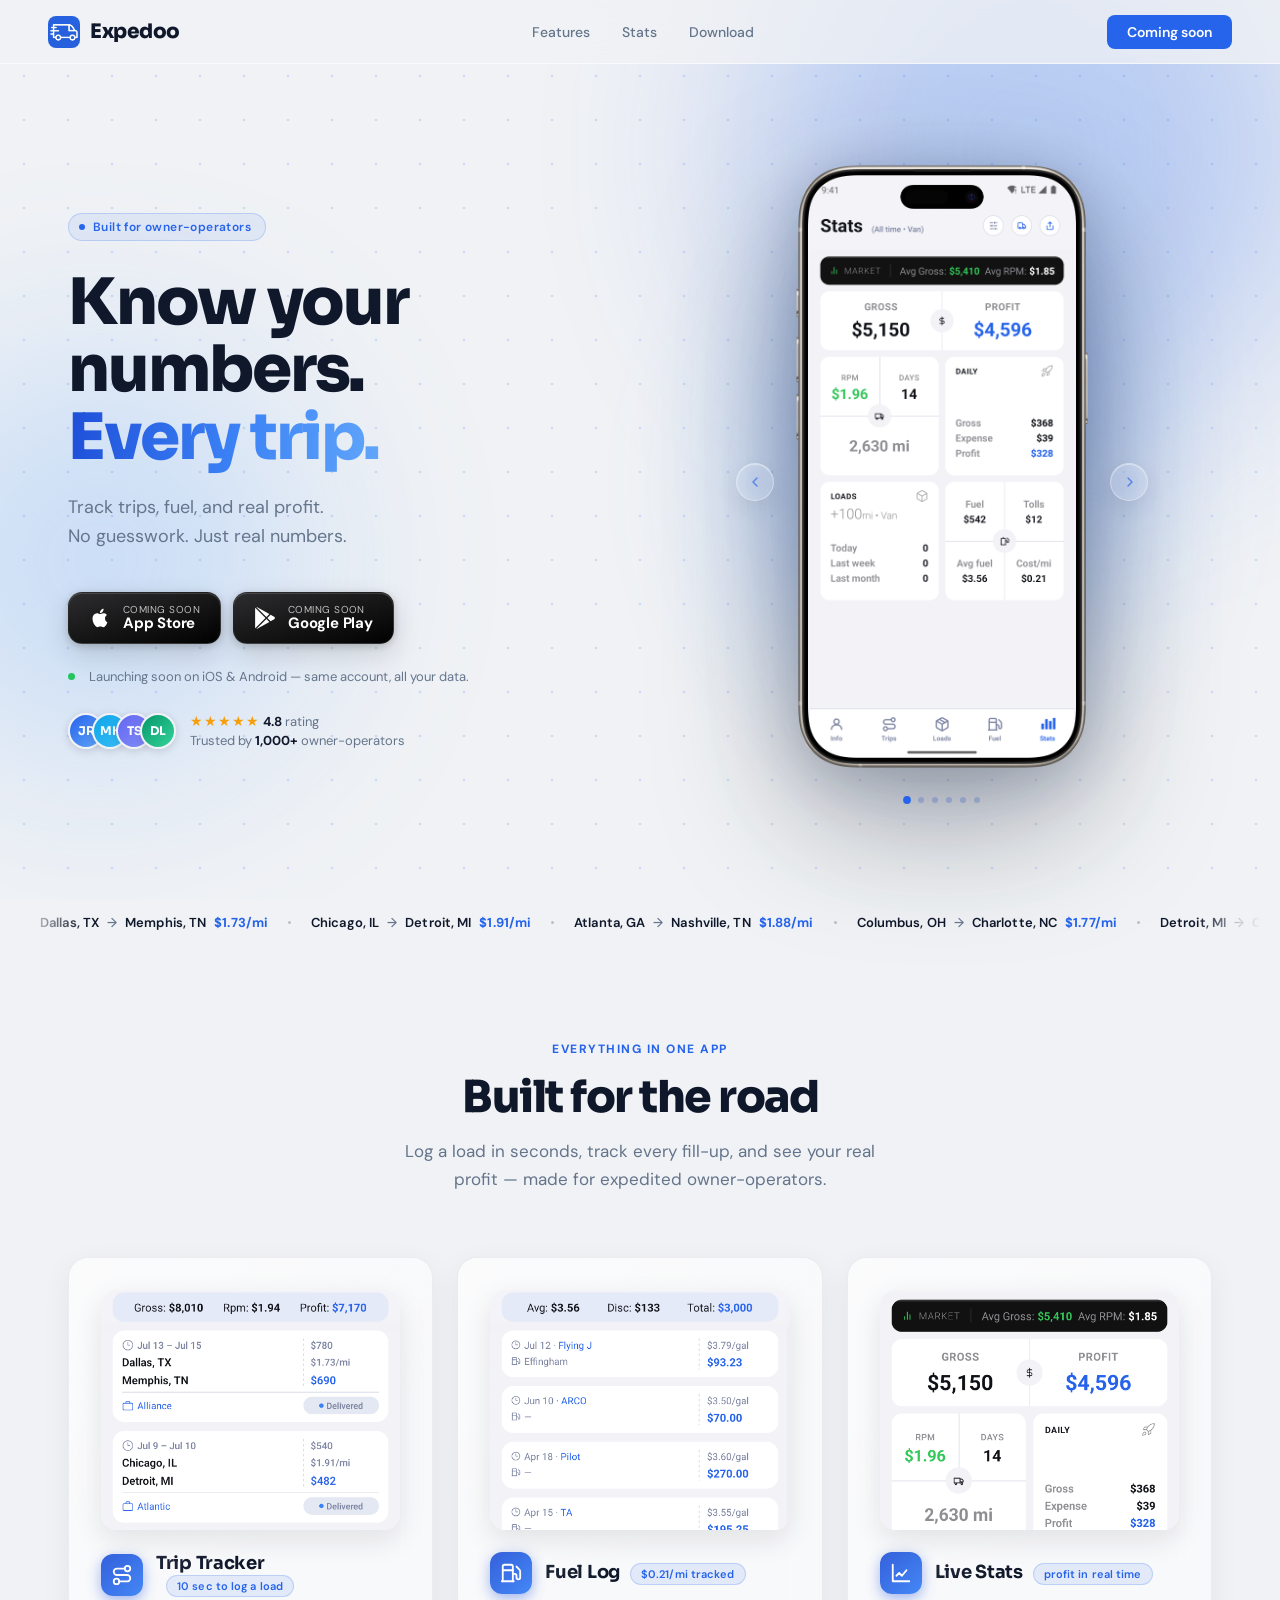
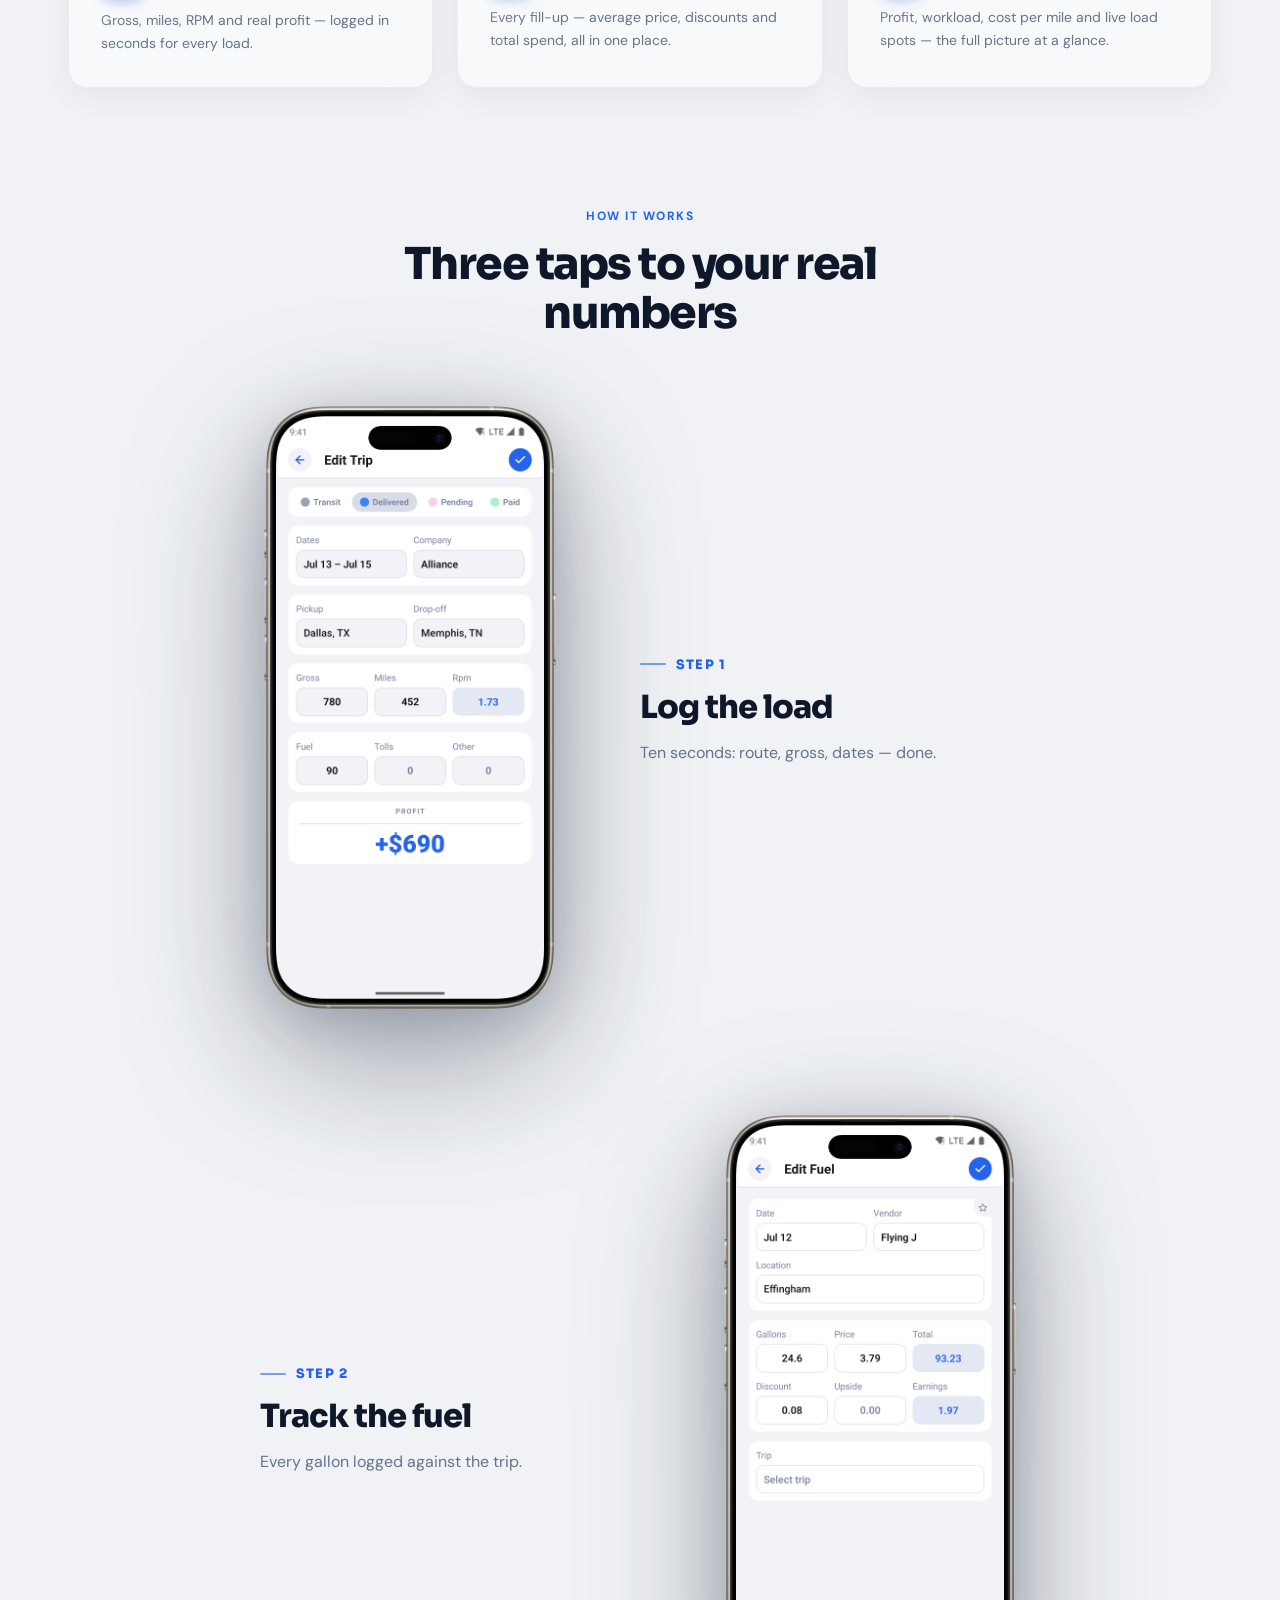
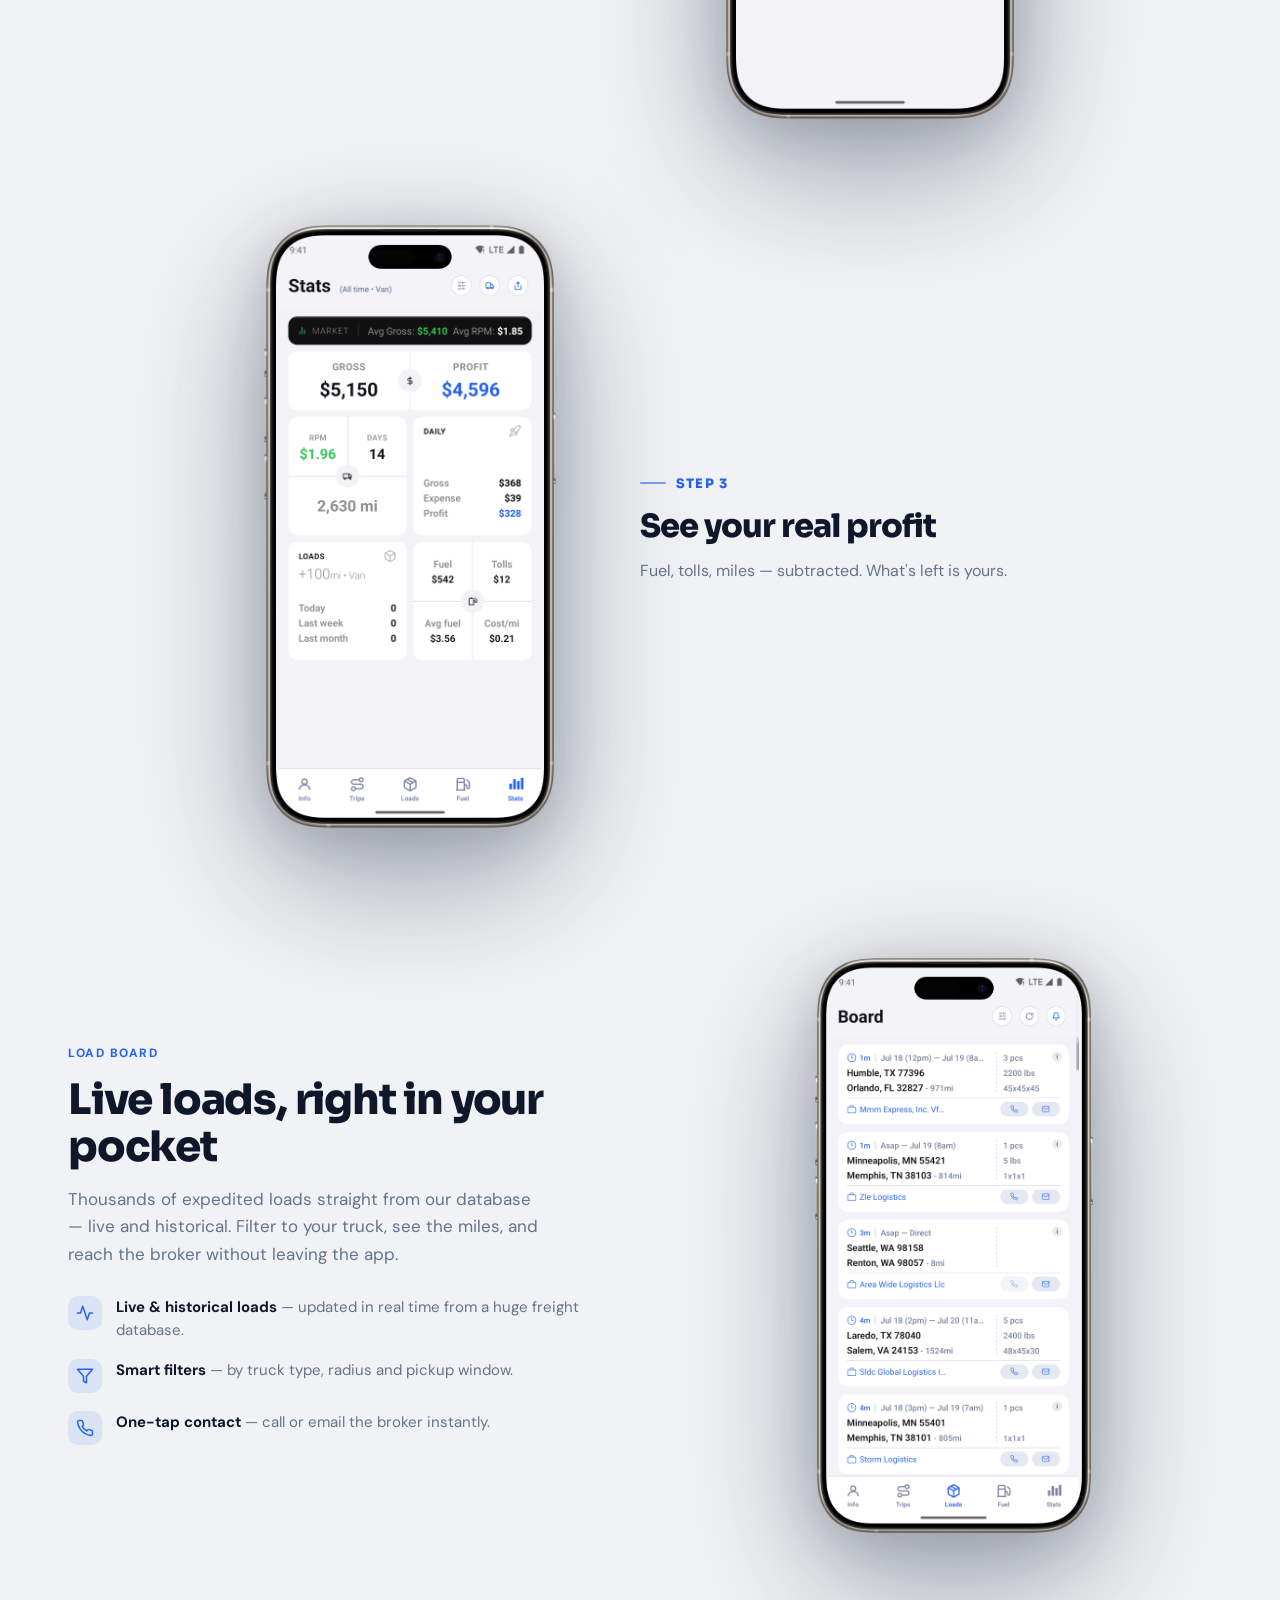
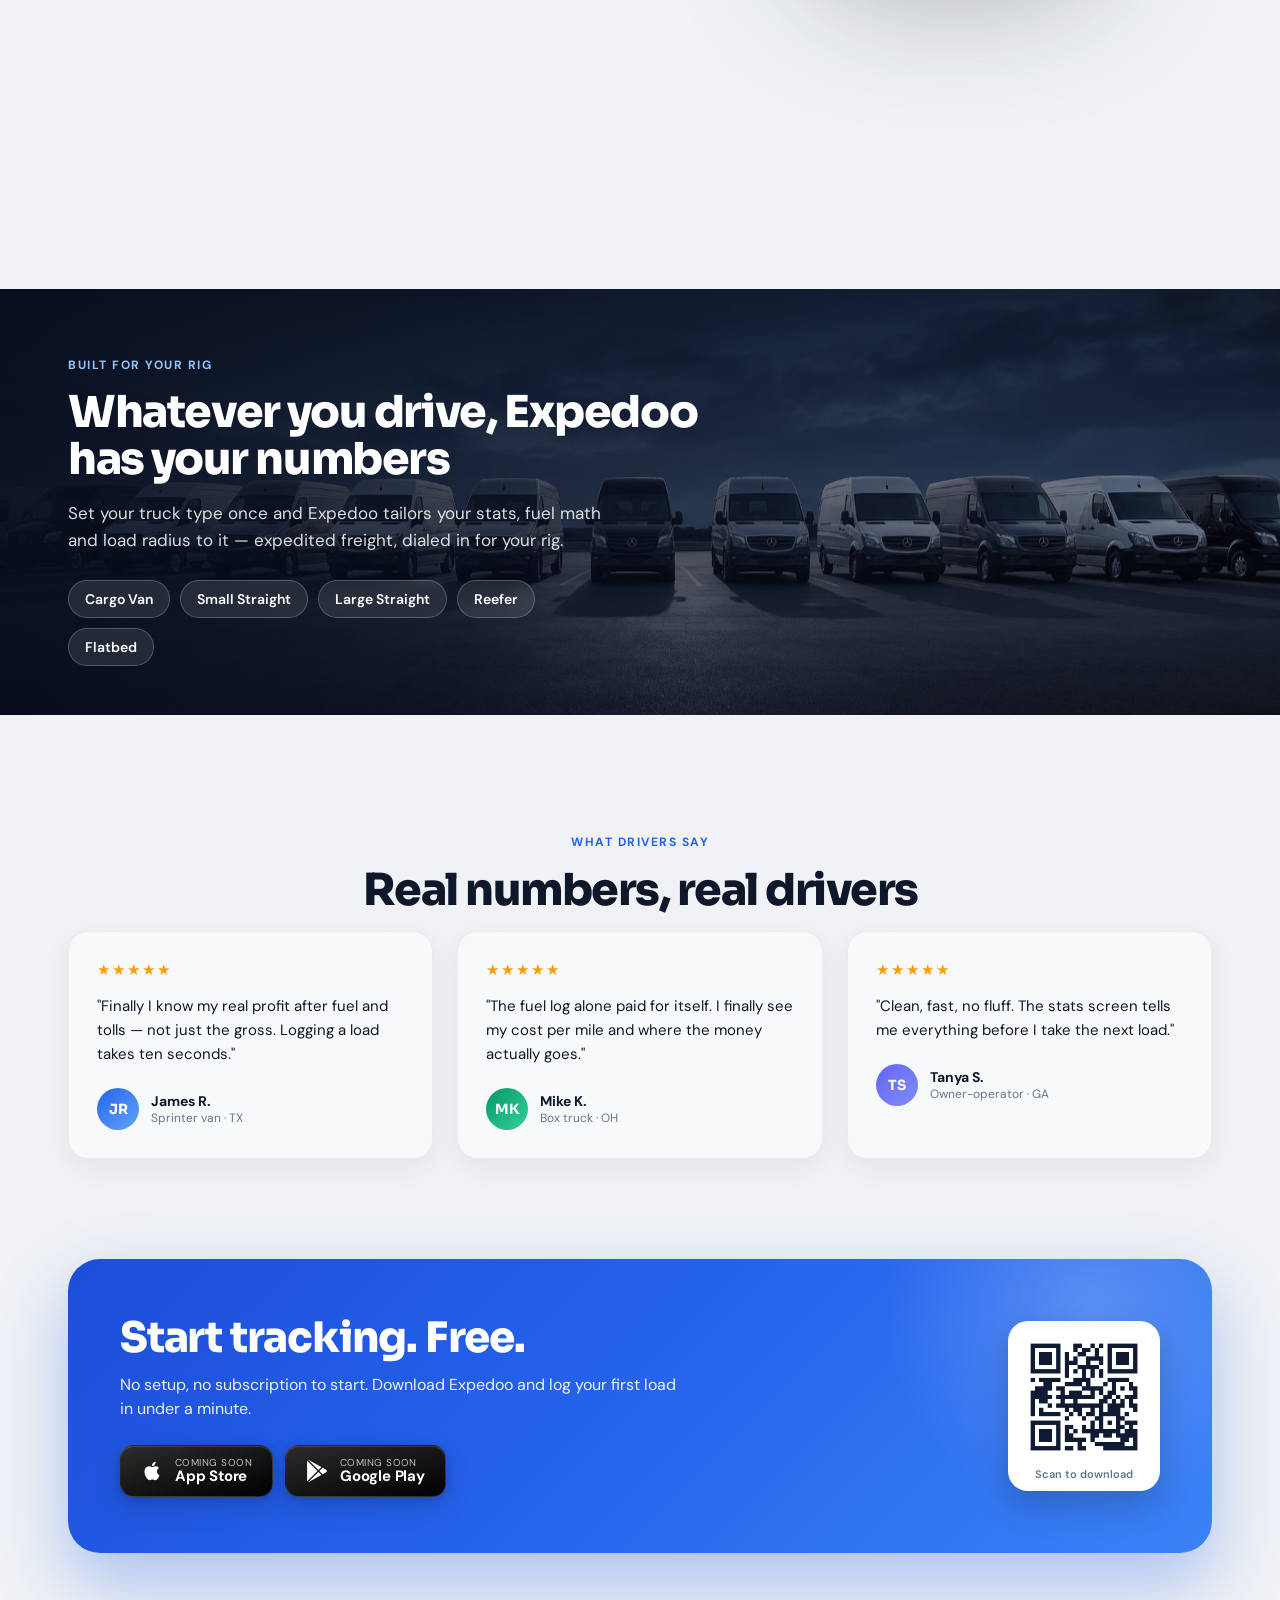
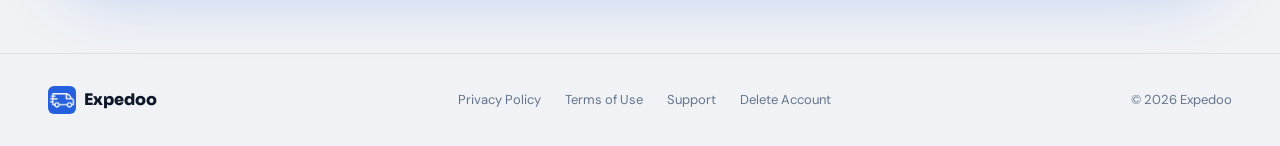
==== commit ef8b2f94: "fix(mockup): навбар не обрезается на телефонах-в-рамке (cover→contain) Co-Authored-By: Claude Opus 4" ====
--- a/index.html
+++ b/index.html
@@ -388,7 +388,7 @@
       top: 2.2%; bottom: 2.2%; left: 2.9%; right: 2.9%;
       border-radius: 34px;
       overflow: hidden;
-      background: #eceef2;
+      background: #f3f3f8;
       z-index: 1;
     }
     /* iOS status bar — masks the baked-in Android bar; the Dynamic Island comes from the frame */
@@ -399,7 +399,7 @@
       z-index: 2;
       display: flex; align-items: center; justify-content: space-between;
       padding: 0 7%;
-      background: #eceef2;
+      background: #f3f3f8;
       pointer-events: none;
     }
     .ios-time {
@@ -415,7 +415,9 @@
     .screen-carousel .c-slide {
       position: absolute; top: 0; left: 0;
       width: 100%; height: 100%;
-      object-fit: cover; object-position: top center;
+      /* contain (не cover): скрин уже стекла (0.450 vs 0.482) → cover резал НИЗ = таб-бар.
+         contain показывает весь экран с навбаром; тонкие боковые поля сливаются с фоном #f3f3f8. */
+      object-fit: contain; object-position: center center;
       opacity: 0; transition: opacity 0.55s ease;
     }
     .screen-carousel .c-slide.active { opacity: 1; }
@@ -858,7 +860,7 @@
     .lb-ic svg { width: 18px; height: 18px; stroke: var(--accent); fill: none; stroke-width: 2; }
     .lb-shot { display: flex; justify-content: center; position: relative; }
     .lb-shot .iphone-shell { width: 286px; }
-    .lb-screen-img { position: absolute; inset: 0; width: 100%; height: 100%; object-fit: cover; object-position: top center; }
+    .lb-screen-img { position: absolute; inset: 0; width: 100%; height: 100%; object-fit: contain; object-position: center center; }
 
     /* ── FLEET BAND (trucks) ── */
     .fleet {
@@ -1307,7 +1309,7 @@
           <div class="hw-step active" data-hw-step="0">
             <div class="hw-step-shot">
               <div class="iphone-shell">
-                <div class="iphone-screen"><img src="mockup/newtrip.png" alt="Log a new trip in Expedoo" style="width:100%;height:100%;object-fit:cover;object-position:top center;"></div>
+                <div class="iphone-screen"><img src="mockup/newtrip.png" alt="Log a new trip in Expedoo" style="width:100%;height:100%;object-fit:contain;object-position:center center;"></div>
                 <img class="frame-img" src="assets/frame16.png" alt="" aria-hidden="true">
               </div>
             </div>
@@ -1320,7 +1322,7 @@
           <div class="hw-step" data-hw-step="1">
             <div class="hw-step-shot">
               <div class="iphone-shell">
-                <div class="iphone-screen"><img src="mockup/newfuel.png" alt="Log fuel in Expedoo" style="width:100%;height:100%;object-fit:cover;object-position:top center;"></div>
+                <div class="iphone-screen"><img src="mockup/newfuel.png" alt="Log fuel in Expedoo" style="width:100%;height:100%;object-fit:contain;object-position:center center;"></div>
                 <img class="frame-img" src="assets/frame16.png" alt="" aria-hidden="true">
               </div>
             </div>
@@ -1333,7 +1335,7 @@
           <div class="hw-step" data-hw-step="2">
             <div class="hw-step-shot">
               <div class="iphone-shell">
-                <div class="iphone-screen"><img src="mockup/stats.png" alt="Real profit stats in Expedoo" style="width:100%;height:100%;object-fit:cover;object-position:top center;"></div>
+                <div class="iphone-screen"><img src="mockup/stats.png" alt="Real profit stats in Expedoo" style="width:100%;height:100%;object-fit:contain;object-position:center center;"></div>
                 <img class="frame-img" src="assets/frame16.png" alt="" aria-hidden="true">
               </div>
             </div>
